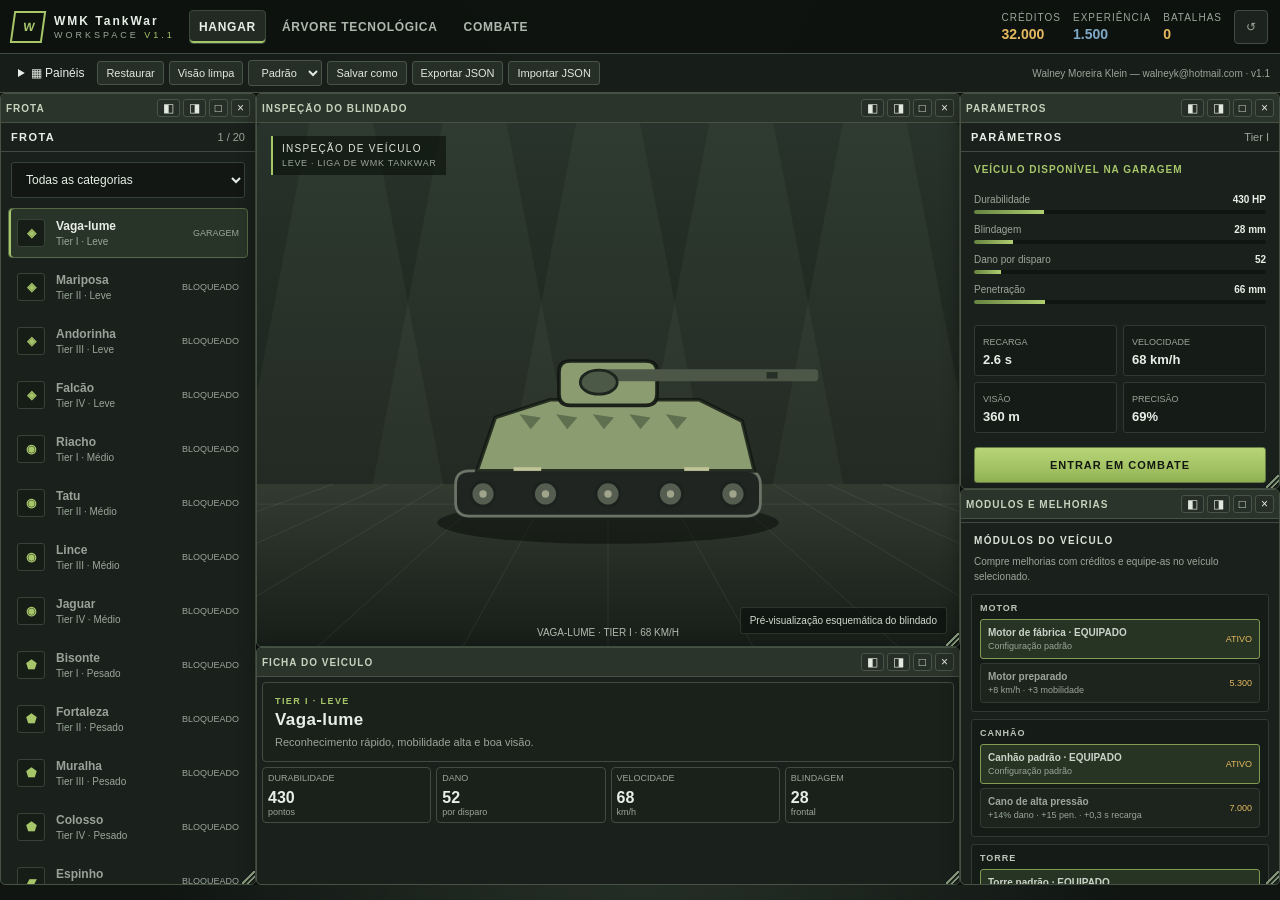
==== index.html @ 03ed795f "feat: publica protótipo Workspace v1.1" ====
<!DOCTYPE html>
<html lang="pt-BR">
<head>
  <meta charset="UTF-8">
  <meta name="viewport" content="width=device-width, initial-scale=1.0">
  <title>WMK TankWar — Blindados</title>

  <style>
    :root {
      --bg: #101512;
      --panel: #191f1b;
      --panel-2: #202823;
      --line: #303a33;
      --text: #e7ede7;
      --muted: #9aa69a;
      --green: #a7c66a;
      --green-dark: #6d8840;
      --gold: #e5b95f;
      --red: #d87565;
      --blue: #7da9c7;
    }

    * { box-sizing: border-box; }

    body {
      margin: 0;
      color: var(--text);
      background:
        radial-gradient(ellipse at 50% -25%, #29342b 0%, transparent 55%),
        var(--bg);
      font-family: Inter, "Segoe UI", Arial, sans-serif;
    }

    button, select { font: inherit; }
    button { color: inherit; }

    .topbar {
      min-height: 66px;
      padding: 0 18px;
      display: flex;
      align-items: center;
      gap: 26px;
      background: rgba(14, 18, 15, .96);
      border-bottom: 1px solid var(--line);
      position: relative;
      z-index: 5;
    }

    .brand {
      display: flex;
      align-items: center;
      gap: 10px;
      min-width: 190px;
    }

    .brand-mark {
      width: 38px;
      height: 38px;
      border: 2px solid var(--green);
      color: var(--green);
      display: grid;
      place-items: center;
      font-weight: 900;
      transform: skew(-8deg);
      letter-spacing: -2px;
    }

    .brand-name { font-weight: 900; letter-spacing: 2px; }
    .brand-sub {
      display: block;
      margin-top: 2px;
      color: var(--muted);
      font-size: 9px;
      letter-spacing: 3px;
    }

    .nav {
      display: flex;
      align-items: center;
      gap: 6px;
    }

    .nav button {
      padding: 11px 14px;
      border: 1px solid transparent;
      border-radius: 4px;
      color: #aeb8ae;
      background: transparent;
      cursor: pointer;
      font-weight: 700;
      font-size: 12px;
      letter-spacing: .7px;
      text-transform: uppercase;
    }

    .nav button:hover,
    .nav button.active {
      color: var(--text);
      background: #222a23;
      border-color: #3b493b;
    }

    .nav button.active { box-shadow: inset 0 -2px var(--green); }

    .wallet {
      display: flex;
      gap: 18px;
      margin-left: auto;
      align-items: center;
    }

    .wallet-item {
      color: var(--muted);
      font-size: 10px;
      letter-spacing: 1px;
      text-transform: uppercase;
    }

    .wallet-item strong {
      display: block;
      margin-top: 3px;
      color: var(--gold);
      font-size: 14px;
      letter-spacing: 0;
    }

    .wallet-item.xp strong { color: var(--blue); }

    .icon-button {
      width: 34px;
      height: 34px;
      border: 1px solid var(--line);
      border-radius: 4px;
      color: var(--muted);
      background: #1c231e;
      cursor: pointer;
    }

    .icon-button:hover { color: var(--text); border-color: var(--green-dark); }

    .page { display: none; }
    .page.active { display: block; }

    .garage-layout {
      display: grid;
      grid-template-columns: 224px minmax(350px, 1fr) 296px;
      gap: 13px;
      padding: 13px;
      min-height: calc(100vh - 66px);
    }

    .panel {
      background: linear-gradient(150deg, rgba(30, 37, 31, .97), rgba(22, 27, 23, .98));
      border: 1px solid var(--line);
      border-radius: 5px;
    }

    .fleet {
      display: flex;
      flex-direction: column;
      min-height: 570px;
      overflow: hidden;
    }

    .panel-heading {
      padding: 14px 14px 12px;
      border-bottom: 1px solid var(--line);
      display: flex;
      align-items: center;
      justify-content: space-between;
    }

    .panel-heading h2,
    .panel-heading h3 {
      margin: 0;
      font-size: 11px;
      letter-spacing: 1.4px;
      text-transform: uppercase;
    }

    .subtle-count { color: var(--muted); font-size: 11px; }

    .filter-wrap { padding: 10px; }

    select {
      width: 100%;
      padding: 9px 10px;
      color: var(--text);
      background: #121713;
      border: 1px solid #39433b;
      border-radius: 3px;
      outline: none;
    }

    .tank-list {
      padding: 0 7px 9px;
      overflow-y: auto;
      flex: 1;
    }

    .vehicle-row {
      width: 100%;
      display: grid;
      grid-template-columns: 31px 1fr auto;
      gap: 8px;
      align-items: center;
      padding: 10px 8px;
      margin-bottom: 4px;
      border: 1px solid transparent;
      border-radius: 4px;
      color: var(--text);
      background: transparent;
      text-align: left;
      cursor: pointer;
    }

    .vehicle-row:hover { background: #232c24; }
    .vehicle-row.selected {
      background: #293428;
      border-color: #566946;
      box-shadow: inset 2px 0 var(--green);
    }

    .vehicle-row.is-locked { color: #9aa199; }

    .vehicle-icon {
      width: 28px;
      height: 28px;
      display: grid;
      place-items: center;
      color: var(--green);
      background: #161d17;
      border: 1px solid #384238;
      border-radius: 3px;
      font-weight: 900;
    }

    .vehicle-row-name { font-size: 12px; font-weight: 800; }
    .vehicle-row-meta { display: block; margin-top: 3px; color: var(--muted); font-size: 10px; }
    .vehicle-row-status { color: var(--muted); font-size: 9px; text-align: right; }

    .hangar-main {
      display: flex;
      flex-direction: column;
      min-width: 0;
      min-height: 650px;
    }

    .page-heading {
      min-height: 39px;
      display: flex;
      align-items: center;
      justify-content: space-between;
      gap: 10px;
      margin-bottom: 8px;
    }

    .page-heading h1 {
      margin: 0;
      font-size: 13px;
      letter-spacing: 1.7px;
      text-transform: uppercase;
    }

    .eyebrow {
      color: var(--muted);
      font-size: 10px;
      letter-spacing: 1.2px;
      text-transform: uppercase;
    }

    .hangar-stage {
      position: relative;
      flex: 1;
      min-height: 385px;
      overflow: hidden;
      border: 1px solid #3a443b;
      border-radius: 5px;
      background:
        radial-gradient(ellipse at 50% 68%, rgba(159, 181, 135, .18), transparent 46%),
        linear-gradient(180deg, #263029, #141a16 78%);
    }

    #hangarCanvas {
      width: 100%;
      height: 100%;
      display: block;
    }

    .stage-label {
      position: absolute;
      left: 14px;
      top: 13px;
      padding: 7px 9px;
      border-left: 2px solid var(--green);
      color: #e1e8de;
      background: rgba(13, 18, 14, .68);
      font-size: 10px;
      letter-spacing: 1.3px;
      text-transform: uppercase;
      pointer-events: none;
    }

    .stage-label span {
      display: block;
      margin-top: 4px;
      color: var(--muted);
      font-size: 9px;
      letter-spacing: .7px;
    }

    .stage-controls {
      position: absolute;
      right: 12px;
      bottom: 12px;
      padding: 7px 9px;
      color: #d2d9d1;
      background: rgba(13, 18, 14, .72);
      border: 1px solid rgba(180, 198, 177, .17);
      border-radius: 3px;
      font-size: 10px;
    }

    .vehicle-summary {
      display: grid;
      grid-template-columns: minmax(190px, 1fr) repeat(4, minmax(75px, 105px));
      gap: 8px;
      align-items: stretch;
      margin-top: 10px;
    }

    .vehicle-title-box {
      padding: 10px 12px;
      background: #1a211b;
      border: 1px solid var(--line);
      border-radius: 4px;
    }

    .vehicle-title-box h2 {
      margin: 3px 0 5px;
      font-size: 22px;
      letter-spacing: .4px;
    }

    .vehicle-title-box p {
      margin: 0;
      color: var(--muted);
      font-size: 11px;
      line-height: 1.4;
    }

    .class-tag {
      color: var(--green);
      font-size: 9px;
      font-weight: 800;
      letter-spacing: 1.4px;
      text-transform: uppercase;
    }

    .quick-stat {
      display: flex;
      flex-direction: column;
      justify-content: center;
      padding: 9px;
      background: #1a211b;
      border: 1px solid var(--line);
      border-radius: 4px;
    }

    .quick-stat span { color: var(--muted); font-size: 9px; text-transform: uppercase; }
    .quick-stat strong { margin-top: 6px; font-size: 16px; }
    .quick-stat em { color: var(--muted); font-size: 9px; font-style: normal; }

    .details-panel {
      min-height: 650px;
      padding-bottom: 12px;
      overflow-y: auto;
    }

    .availability {
      margin: 12px 13px 5px;
      color: var(--green);
      font-size: 10px;
      font-weight: 800;
      letter-spacing: 1px;
      text-transform: uppercase;
    }

    .availability.locked { color: var(--gold); }

    .vehicle-stats { padding: 4px 13px 11px; }

    .stat-row { margin: 10px 0; }
    .stat-row-head {
      display: flex;
      justify-content: space-between;
      gap: 8px;
      margin-bottom: 5px;
      font-size: 10px;
    }

    .stat-row-head span { color: var(--muted); }
    .stat-row-head strong { color: #e8eee7; }

    .stat-track {
      height: 4px;
      background: #101512;
      border-radius: 5px;
      overflow: hidden;
    }

    .stat-track i {
      display: block;
      height: 100%;
      background: linear-gradient(90deg, #668341, #b0ce6f);
    }

    .detail-grid {
      display: grid;
      grid-template-columns: 1fr 1fr;
      gap: 6px;
      padding: 0 13px 14px;
    }

    .detail-chip {
      padding: 8px;
      background: #151b16;
      border: 1px solid #303a32;
      border-radius: 3px;
    }

    .detail-chip span { color: var(--muted); font-size: 9px; text-transform: uppercase; }
    .detail-chip strong { display: block; margin-top: 4px; font-size: 13px; }

    .primary-button, .secondary-button {
      padding: 11px 13px;
      border: 1px solid #687e48;
      border-radius: 3px;
      color: #131810;
      background: linear-gradient(180deg, #b7d577, #93b455);
      cursor: pointer;
      font-weight: 900;
      font-size: 11px;
      letter-spacing: 1px;
      text-transform: uppercase;
    }

    .primary-button:hover { filter: brightness(1.08); }
    .primary-button:disabled {
      border-color: #454c45;
      color: #858d85;
      background: #333a34;
      cursor: not-allowed;
      filter: none;
    }

    .battle-button {
      display: block;
      width: calc(100% - 26px);
      margin: 0 13px 13px;
    }

    .module-heading {
      margin-top: 3px;
      padding: 12px 13px 9px;
      border-top: 1px solid var(--line);
      color: #d9e1d8;
      font-size: 10px;
      font-weight: 900;
      letter-spacing: 1.3px;
      text-transform: uppercase;
    }

    .module-help {
      margin: 0 13px 10px;
      color: var(--muted);
      font-size: 10px;
      line-height: 1.45;
    }

    .module-list { padding: 0 10px; }

    .module-slot {
      padding: 8px;
      margin-bottom: 7px;
      background: #151b16;
      border: 1px solid #303a32;
      border-radius: 3px;
    }

    .module-slot-title {
      margin: 0 0 6px;
      color: #bac6b9;
      font-size: 9px;
      letter-spacing: 1px;
      text-transform: uppercase;
    }

    .module-option {
      width: 100%;
      display: flex;
      align-items: center;
      justify-content: space-between;
      gap: 8px;
      padding: 7px;
      margin-top: 4px;
      color: #cbd4ca;
      background: #1c241d;
      border: 1px solid #313a32;
      border-radius: 3px;
      cursor: pointer;
      text-align: left;
    }

    .module-option:hover { border-color: #697e4e; }
    .module-option.equipped { border-color: #819b53; background: #273323; }
    .module-option.locked { color: #9da69d; }

    .module-option strong { display: block; font-size: 10px; }
    .module-option small { display: block; margin-top: 3px; color: var(--muted); font-size: 9px; }
    .module-price { color: var(--gold); white-space: nowrap; font-size: 9px; }

    .locked-module-note {
      padding: 12px;
      color: var(--muted);
      font-size: 11px;
      line-height: 1.5;
    }

    .tree-page { padding: 18px; }

    .tree-title-row {
      display: flex;
      justify-content: space-between;
      align-items: center;
      gap: 16px;
      margin-bottom: 12px;
    }

    .tree-title-row h1 {
      margin: 0 0 5px;
      font-size: 20px;
      letter-spacing: 1px;
      text-transform: uppercase;
    }

    .tree-title-row p {
      margin: 0;
      color: var(--muted);
      font-size: 11px;
    }

    .tree-filter { width: 205px; }

    .tree-note {
      padding: 10px 12px;
      margin-bottom: 12px;
      color: #bfc9bd;
      background: #1a211b;
      border: 1px solid var(--line);
      border-radius: 4px;
      font-size: 11px;
      line-height: 1.5;
    }

    .tree-scroll { overflow-x: auto; padding-bottom: 10px; }

    .tree-row {
      display: grid;
      grid-template-columns: 145px repeat(4, minmax(170px, 1fr));
      gap: 9px;
      min-width: 900px;
      margin-bottom: 11px;
      align-items: stretch;
    }

    .tree-line-label {
      display: flex;
      flex-direction: column;
      justify-content: center;
      gap: 5px;
      padding: 10px;
      color: var(--green);
      background: #1a211b;
      border: 1px solid var(--line);
      border-radius: 4px;
      font-weight: 900;
      font-size: 11px;
      text-transform: uppercase;
    }

    .tree-line-label small {
      color: var(--muted);
      font-size: 9px;
      font-weight: 500;
      text-transform: none;
    }

    .tree-node {
      min-height: 155px;
      padding: 9px;
      background: linear-gradient(150deg, #202820, #171d18);
      border: 1px solid #39443a;
      border-radius: 4px;
      position: relative;
    }

    .tree-node.owned { border-color: #68844c; }
    .tree-node.researched { border-color: #a0834c; }
    .tree-node.locked { opacity: .77; }

    .node-top {
      display: flex;
      justify-content: space-between;
      color: var(--muted);
      font-size: 9px;
      text-transform: uppercase;
    }

    .node-tier { color: var(--gold); font-weight: 900; }

    .node-preview {
      display: block;
      width: 100%;
      padding: 9px 0 6px;
      border: 0;
      color: var(--text);
      background: transparent;
      text-align: left;
      font-size: 13px;
      font-weight: 900;
      cursor: pointer;
    }

    .node-preview:hover { color: var(--green); }

    .node-stats { color: var(--muted); font-size: 9px; line-height: 1.5; }
    .node-status { margin: 7px 0 5px; color: #b9c1b7; font-size: 9px; }

    .node-action {
      width: 100%;
      padding: 7px 5px;
      color: #d5dfd3;
      background: #293329;
      border: 1px solid #465440;
      border-radius: 3px;
      cursor: pointer;
      font-size: 9px;
      font-weight: 900;
      letter-spacing: .5px;
    }

    .node-action:hover { border-color: var(--green); }
    .node-action:disabled { color: #899188; background: #242a25; border-color: #363d37; cursor: not-allowed; }

    .battle-shell {
      position: relative;
      height: calc(100vh - 66px);
      min-height: 540px;
      overflow: hidden;
      background: #202a22;
    }

    #battleCanvas {
      position: absolute;
      inset: 0;
      width: 100%;
      height: 100%;
      display: block;
      cursor: none;
    }

    .battle-top, .battle-bottom, .mode-selector, .aim-label, .battle-message {
      position: absolute;
      z-index: 2;
      pointer-events: none;
    }

    .battle-top {
      top: 13px;
      left: 13px;
      right: 13px;
      display: flex;
      justify-content: space-between;
      align-items: flex-start;
      gap: 12px;
    }

    .battle-card {
      padding: 10px 12px;
      background: rgba(14, 19, 15, .86);
      border: 1px solid rgba(179, 197, 174, .25);
      border-radius: 4px;
      box-shadow: 0 5px 20px rgba(0,0,0,.2);
    }

    .battle-vehicle-name { font-size: 12px; font-weight: 900; letter-spacing: .8px; }
    .battle-vehicle-meta { margin-top: 4px; color: var(--muted); font-size: 9px; }

    .objective-card {
      color: #e7eee5;
      font-size: 11px;
      font-weight: 800;
    }

    .objective-card span { display: block; margin-top: 4px; color: var(--muted); font-size: 9px; font-weight: 500; }

    .mode-selector {
      top: 14px;
      left: 50%;
      display: flex;
      gap: 4px;
      padding: 4px;
      transform: translateX(-50%);
      background: rgba(14, 19, 15, .86);
      border: 1px solid rgba(179, 197, 174, .25);
      border-radius: 4px;
      pointer-events: auto;
    }

    .mode-button {
      padding: 8px 10px;
      color: #aab4a9;
      background: transparent;
      border: 1px solid transparent;
      border-radius: 3px;
      cursor: pointer;
      font-size: 9px;
      font-weight: 900;
      letter-spacing: .7px;
      text-transform: uppercase;
    }

    .mode-button:hover, .mode-button.active {
      color: var(--text);
      background: #2b352b;
      border-color: #667d4d;
    }

    .mode-button:disabled { opacity: .35; cursor: not-allowed; }

    .leave-button {
      padding: 9px 10px;
      color: #d8dfd7;
      background: rgba(14, 19, 15, .86);
      border: 1px solid rgba(179, 197, 174, .25);
      border-radius: 3px;
      cursor: pointer;
      font-size: 9px;
      font-weight: 900;
      letter-spacing: .6px;
      pointer-events: auto;
    }

    .leave-button:hover { border-color: var(--red); }

    .battle-bottom {
      left: 13px;
      right: 13px;
      bottom: 13px;
      display: grid;
      grid-template-columns: minmax(185px, 270px) minmax(175px, 230px) 1fr;
      gap: 8px;
      align-items: end;
    }

    .hud-box {
      padding: 10px 12px;
      background: rgba(14, 19, 15, .88);
      border: 1px solid rgba(179, 197, 174, .25);
      border-radius: 4px;
    }

    .hud-label {
      display: flex;
      justify-content: space-between;
      margin-bottom: 7px;
      color: #b7c1b5;
      font-size: 9px;
      font-weight: 800;
      letter-spacing: .9px;
      text-transform: uppercase;
    }

    .hud-label strong { color: var(--text); }
    .hud-bar { height: 8px; overflow: hidden; background: #2d352e; border-radius: 5px; }
    .hud-bar i { display: block; height: 100%; width: 100%; background: linear-gradient(90deg, #718f45, #b1d46b); }
    .hud-bar.reload i { background: linear-gradient(90deg, #98733c, #e7bd62); }

    .controls-help {
      justify-self: end;
      max-width: 440px;
      color: #e0e7df;
      background: rgba(14, 19, 15, .72);
      border: 1px solid rgba(179, 197, 174, .2);
      border-radius: 4px;
      padding: 9px 11px;
      font-size: 9px;
      line-height: 1.6;
      text-align: right;
    }

    .controls-help b { color: var(--green); }

    .aim-label {
      left: 50%;
      bottom: 105px;
      transform: translateX(-50%);
      padding: 7px 10px;
      color: #e5ece3;
      background: rgba(14, 19, 15, .68);
      border-radius: 3px;
      font-size: 9px;
      letter-spacing: .6px;
      white-space: nowrap;
    }

    .battle-message {
      top: 82px;
      left: 50%;
      transform: translateX(-50%);
      padding: 8px 12px;
      color: #fff0cf;
      background: rgba(72, 46, 24, .86);
      border: 1px solid rgba(238, 184, 93, .5);
      border-radius: 3px;
      font-size: 11px;
      font-weight: 900;
      opacity: 0;
      transition: opacity .15s;
    }

    .battle-message.visible { opacity: 1; }

    .battle-result {
      position: absolute;
      z-index: 4;
      inset: 0;
      display: none;
      place-items: center;
      background: rgba(6, 9, 7, .72);
    }

    .battle-result.show { display: grid; }

    .result-card {
      width: min(420px, calc(100% - 30px));
      padding: 25px;
      background: linear-gradient(150deg, #242d24, #171d18);
      border: 1px solid #647a4a;
      border-radius: 6px;
      text-align: center;
      box-shadow: 0 20px 80px rgba(0,0,0,.4);
    }

    .result-card h2 { margin: 0 0 8px; font-size: 24px; text-transform: uppercase; }
    .result-card p { color: var(--muted); font-size: 12px; line-height: 1.5; }
    .result-rewards { margin: 15px 0; color: var(--gold); font-size: 13px; font-weight: 900; }
    .result-actions { display: flex; gap: 8px; justify-content: center; }

    .secondary-button {
      color: #dce5d9;
      background: #293329;
      border-color: #4b5c45;
    }

    .secondary-button:hover { border-color: var(--green); }

    .toast {
      position: fixed;
      z-index: 20;
      top: 78px;
      left: 50%;
      transform: translate(-50%, -10px);
      padding: 10px 14px;
      color: #edf3eb;
      background: #263228;
      border: 1px solid #6f884e;
      border-radius: 4px;
      opacity: 0;
      pointer-events: none;
      transition: .2s;
      font-size: 11px;
      box-shadow: 0 8px 30px rgba(0,0,0,.35);
    }

    .toast.show { opacity: 1; transform: translate(-50%, 0); }

    @media (max-width: 1120px) {
      .garage-layout { grid-template-columns: 200px minmax(300px, 1fr) 260px; }
      .vehicle-summary { grid-template-columns: minmax(170px, 1fr) repeat(4, minmax(60px, 78px)); }
    }

    @media (max-width: 900px) {
      .garage-layout { grid-template-columns: 210px minmax(0, 1fr); }
      .details-panel { grid-column: 1 / -1; min-height: auto; }
      .module-list { display: grid; grid-template-columns: repeat(2, minmax(0,1fr)); gap: 5px; }
      .module-slot { margin: 0 0 7px; }
      .hangar-main { min-height: 570px; }
    }

    @media (max-width: 640px) {
      .topbar { flex-wrap: wrap; gap: 8px; padding: 9px 11px; }
      .brand { min-width: 0; margin-right: auto; }
      .wallet { order: 2; width: 100%; justify-content: flex-start; margin: 0; }
      .nav { order: 1; }
      .nav button { padding: 8px; font-size: 9px; }
      .garage-layout { display: flex; flex-direction: column; padding: 8px; }
      .fleet { min-height: 230px; max-height: 275px; }
      .hangar-main { min-height: 520px; }
      .hangar-stage { min-height: 330px; }
      .vehicle-summary { grid-template-columns: repeat(4, 1fr); }
      .vehicle-title-box { grid-column: 1 / -1; }
      .details-panel { min-height: auto; }
      .tree-page { padding: 12px; }
      .tree-title-row { align-items: flex-start; flex-direction: column; }
      .tree-filter { width: 100%; }
      .battle-shell { height: calc(100vh - 112px); min-height: 500px; }
      .battle-top { top: 8px; left: 8px; right: 8px; }
      .battle-card { padding: 7px; }
      .mode-selector { top: 68px; }
      .mode-button { padding: 7px 6px; font-size: 8px; }
      .battle-bottom { left: 8px; right: 8px; bottom: 8px; grid-template-columns: 1fr 1fr; }
      .controls-help { grid-column: 1 / -1; justify-self: stretch; text-align: center; max-width: none; }
      .aim-label { bottom: 132px; font-size: 8px; }
      .objective-card { display: none; }
      .battle-message { top: 112px; }
    }
  
/* WMK Workspace 1.1 */
body{--panel:#202724;--line:#414b43;font-size:12px} .topbar{min-height:54px;gap:12px;padding:0 12px}.brand{min-width:165px}.brand-mark{width:32px;height:32px}.nav button{padding:9px}.wallet{gap:12px}.wmk-tools{display:flex;gap:5px;align-items:center;flex-wrap:wrap;padding:6px 10px;background:#171d19;border-bottom:1px solid #465144;position:relative;z-index:12}.wmk-tools button,.wmk-tools select,.wmk-head button{background:#252e27;color:#e1e8de;border:1px solid #485447;border-radius:3px;padding:5px 8px;font-size:11px;cursor:pointer;width:auto}.wmk-tools button:hover,.wmk-head button:hover{border-color:#a7c66a}.wmk-tools details{position:relative}.wmk-menu{position:absolute;top:100%;left:0;min-width:210px;background:#202822;border:1px solid #56634f;padding:8px;box-shadow:0 8px 25px #0008;z-index:40}.wmk-menu label{display:block;padding:5px;white-space:nowrap}.wmk-tools summary{cursor:pointer;padding:5px 8px}.wmk-credit{margin-left:auto;color:#9aa69a;font-size:10px}.wmk-workspace{position:relative!important;display:block!important;height:calc(100dvh - 108px)!important;min-height:360px!important;padding:0!important;overflow:hidden!important;background:#121814}.wmk-window{position:absolute!important;display:flex!important;flex-direction:column!important;min-width:0!important;min-height:0!important;max-height:none!important;margin:0!important;padding:0!important;transform:none!important;border:1px solid #465344!important;border-radius:5px;background:#1a211c;box-shadow:0 5px 18px #0006;overflow:hidden!important;pointer-events:auto!important;box-sizing:border-box}.wmk-window[hidden]{display:none!important}.wmk-head{flex:0 0 29px;display:flex;align-items:center;gap:3px;padding:3px 5px;background:#2a342b;border-bottom:1px solid #465344;cursor:grab;touch-action:none;user-select:none}.wmk-head strong{flex:1;font-size:10px;letter-spacing:1px;overflow:hidden;white-space:nowrap;text-overflow:ellipsis;color:#c5d3bd}.wmk-head button{padding:1px 5px;font-size:12px}.wmk-content{flex:1;min-height:0;overflow:auto;position:relative}.wmk-content .panel-heading{padding:8px 10px}.wmk-window .hangar-stage{height:100%;min-height:0;border:0}.wmk-window .vehicle-summary{display:flex;flex-wrap:wrap;margin:0;padding:5px;gap:5px}.wmk-window .vehicle-title-box{flex:1 1 100%}.wmk-window .quick-stat{flex:1 1 65px;padding:5px}.wmk-window .vehicle-title-box h2{font-size:17px}.wmk-window .mode-selector{position:static;display:flex;flex-wrap:wrap;transform:none;border:0;padding:4px}.wmk-window .controls-help{text-align:left;max-width:none;border:0}.wmk-window .hud-box,.wmk-window .battle-card{border:0;box-shadow:none}.wmk-grip{position:absolute;right:0;bottom:0;width:13px;height:13px;cursor:nwse-resize;touch-action:none;background:linear-gradient(135deg,transparent 45%,#829477 46%,#829477 55%,transparent 56%,transparent 65%,#829477 66%,#829477 75%,transparent 76%);z-index:2}.wmk-window[data-id=viewport] .wmk-content{overflow:hidden}.battle-shell.wmk-workspace #battleCanvas{z-index:0}.battle-shell .wmk-window{background:#171f19ee}.battle-shell .battle-result{z-index:1000}.battle-shell .battle-message,.battle-shell .aim-label{z-index:900}.wmk-tree-head{padding:8px 12px}.tree-page{padding:10px}.tree-node{min-height:140px}.tree-row{position:relative}.tree-node:not(:last-child):after{content:'›';position:absolute;right:-9px;top:48%;color:#b1cc80;font-weight:bold;z-index:1}.wmk-version{color:#a7c66a;font-size:9px}.wmk-tools input[type=file]{display:none}.wmk-workspace:focus{outline:none}
</style>
</head>

<body>
  <header class="topbar">
    <div class="brand">
      <div class="brand-mark">W</div>
      <div>
        <div class="brand-name">WMK TankWar</div>
        <span class="brand-sub">WORKSPACE <span class="wmk-version">V1.1</span></span>
      </div>
    </div>

    <nav class="nav">
      <button class="active" data-page="garage">Hangar</button>
      <button data-page="tree">Árvore tecnológica</button>
      <button data-page="battle">Combate</button>
    </nav>

    <div class="wallet">
      <div class="wallet-item">Créditos<strong id="creditsValue">0</strong></div>
      <div class="wallet-item xp">Experiência<strong id="xpValue">0</strong></div>
      <div class="wallet-item">Batalhas<strong id="battlesValue">0</strong></div>
      <button class="icon-button" id="resetButton" title="Apagar progresso">↺</button>
    </div>
  </header>

  <div id="toast" class="toast"></div>

  <main>
    <section id="garagePage" class="page active">
      <div class="garage-layout">
        <aside class="panel fleet">
          <div class="panel-heading">
            <h2>Frota</h2>
            <span id="fleetCount" class="subtle-count">0 / 20</span>
          </div>
          <div class="filter-wrap">
            <select id="classFilter">
              <option value="all">Todas as categorias</option>
              <option value="light">Leves</option>
              <option value="medium">Médios</option>
              <option value="heavy">Pesados</option>
              <option value="td">Caça-tanques</option>
              <option value="spg">AAP</option>
            </select>
          </div>
          <div id="tankList" class="tank-list"></div>
        </aside>

        <section class="hangar-main">
          <div class="page-heading">
            <h1>Hangar principal</h1>
            <span class="eyebrow">Base de operações · Liga de WMK TankWar</span>
          </div>

          <div class="hangar-stage">
            <canvas id="hangarCanvas"></canvas>
            <div class="stage-label">
              Inspeção de veículo
              <span id="stageMeta">Modelo de demonstração</span>
            </div>
            <div class="stage-controls">Pré-visualização esquemática do blindado</div>
          </div>

          <div class="vehicle-summary">
            <div class="vehicle-title-box">
              <span id="tankClassTag" class="class-tag">Categoria</span>
              <h2 id="tankName">Veículo</h2>
              <p id="tankDescription"></p>
            </div>
            <div class="quick-stat"><span>Durabilidade</span><strong id="quickHp">—</strong><em>pontos</em></div>
            <div class="quick-stat"><span>Dano</span><strong id="quickDamage">—</strong><em>por disparo</em></div>
            <div class="quick-stat"><span>Velocidade</span><strong id="quickSpeed">—</strong><em>km/h</em></div>
            <div class="quick-stat"><span>Blindagem</span><strong id="quickArmor">—</strong><em>frontal</em></div>
          </div>
        </section>

        <aside class="panel details-panel">
          <div class="panel-heading">
            <h2>Parâmetros</h2>
            <span id="tierBadge" class="subtle-count">Tier I</span>
          </div>

          <div id="availability" class="availability">Na garagem</div>
          <div id="vehicleStats" class="vehicle-stats"></div>
          <div id="detailGrid" class="detail-grid"></div>

          <button id="battleButton" class="primary-button battle-button">Entrar em combate</button>

          <div class="module-heading">Módulos do veículo</div>
          <p class="module-help">Compre melhorias com créditos e equipe-as no veículo selecionado.</p>
          <div id="moduleList" class="module-list"></div>
        </aside>
      </div>
    </section>

    <section id="treePage" class="page">
      <div class="tree-page">
        <div class="tree-title-row">
          <div>
            <h1>Árvore tecnológica</h1>
            <p>Pesquise veículos, compre-os e avance por cada linha de blindados.</p>
          </div>
          <select id="treeFilter" class="tree-filter">
            <option value="all">Todas as categorias</option>
            <option value="light">Leves</option>
            <option value="medium">Médios</option>
            <option value="heavy">Pesados</option>
            <option value="td">Caça-tanques</option>
            <option value="spg">AAP</option>
          </select>
        </div>

        <div class="tree-note">
          Para avançar numa linha, o veículo anterior precisa estar na sua garagem.
          Pesquise com experiência e compre o veículo com créditos. Clique no nome de um tanque para vê-lo no hangar.
        </div>

        <div id="treeGrid" class="tree-scroll"></div>
      </div>
    </section>

    <section id="battlePage" class="page">
      <div class="battle-shell">
        <canvas id="battleCanvas"></canvas>

        <div class="battle-top">
          <div class="battle-card">
            <div id="battleVehicleName" class="battle-vehicle-name">VEÍCULO</div>
            <div id="battleVehicleMeta" class="battle-vehicle-meta">Preparando missão</div>
          </div>

          <div class="mode-selector">
            <button class="mode-button" data-mode="arcade">Arcade</button>
            <button class="mode-button" data-mode="sniper">Telescópica</button>
            <button class="mode-button" data-mode="arty">AAP</button>
          </div>

          <div style="display:flex; gap:8px; align-items:flex-start;">
            <div class="battle-card objective-card">
              <div id="objectiveText">Alvos: 0 / 0</div>
              <span>Destrua os veículos inimigos</span>
            </div>
            <button id="leaveBattle" class="leave-button">Sair da missão</button>
          </div>
        </div>

        <div id="battleMessage" class="battle-message"></div>

        <div id="aimLabel" class="aim-label">Mira arcade</div>

        <div class="battle-bottom">
          <div class="hud-box">
            <div class="hud-label"><span>Integridade do casco</span><strong id="hpText">—</strong></div>
            <div class="hud-bar"><i id="hpFill"></i></div>
          </div>
          <div class="hud-box">
            <div class="hud-label"><span>Recarga</span><strong id="reloadText">PRONTO</strong></div>
            <div class="hud-bar reload"><i id="reloadFill"></i></div>
          </div>
          <div class="controls-help">
            <b>WASD</b> mover · <b>Mouse</b> apontar · <b>Clique / Espaço</b> disparar ·
            <b>1 / 2 / 3</b> alternar mira
          </div>
        </div>

        <div id="battleResult" class="battle-result">
          <div class="result-card">
            <h2 id="resultTitle">Missão concluída</h2>
            <p id="resultText"></p>
            <div id="resultRewards" class="result-rewards"></div>
            <div class="result-actions">
              <button id="resultGarage" class="secondary-button">Voltar ao hangar</button>
              <button id="resultAgain" class="primary-button">Combater novamente</button>
            </div>
          </div>
        </div>
      </div>
    </section>
  </main>

  <script>
    // Dados dos veículos: a lista abaixo é um array JSON válido.
    const TANKS = [
      {"id":"l1","name":"Vaga-lume","nation":"Liga de WMK TankWar","class":"light","tier":1,"prev":null,"price":0,"research":0,"color":"#8b9d70","stats":{"hp":430,"armor":28,"speed":68,"damage":52,"reload":2.6,"pen":66,"view":360,"accuracy":0.31,"turn":62}},
      {"id":"l2","name":"Mariposa","nation":"Liga de WMK TankWar","class":"light","tier":2,"prev":"l1","price":25000,"research":800,"color":"#93a56e","stats":{"hp":560,"armor":39,"speed":70,"damage":78,"reload":3.2,"pen":91,"view":375,"accuracy":0.30,"turn":64}},
      {"id":"l3","name":"Andorinha","nation":"Liga de WMK TankWar","class":"light","tier":3,"prev":"l2","price":61000,"research":2000,"color":"#a1a66d","stats":{"hp":760,"armor":52,"speed":72,"damage":118,"reload":4.0,"pen":128,"view":395,"accuracy":0.29,"turn":65}},
      {"id":"l4","name":"Falcão","nation":"Liga de WMK TankWar","class":"light","tier":4,"prev":"l3","price":116000,"research":4500,"color":"#9caa71","stats":{"hp":980,"armor":68,"speed":74,"damage":165,"reload":4.8,"pen":166,"view":415,"accuracy":0.28,"turn":67}},

      {"id":"m1","name":"Riacho","nation":"Liga de WMK TankWar","class":"medium","tier":1,"prev":null,"price":8500,"research":0,"color":"#82936b","stats":{"hp":500,"armor":42,"speed":55,"damage":68,"reload":3.2,"pen":78,"view":340,"accuracy":0.35,"turn":50}},
      {"id":"m2","name":"Tatu","nation":"Liga de WMK TankWar","class":"medium","tier":2,"prev":"m1","price":27000,"research":800,"color":"#88986c","stats":{"hp":680,"armor":59,"speed":58,"damage":102,"reload":3.9,"pen":112,"view":360,"accuracy":0.33,"turn":49}},
      {"id":"m3","name":"Lince","nation":"Liga de WMK TankWar","class":"medium","tier":3,"prev":"m2","price":64000,"research":2000,"color":"#899b70","stats":{"hp":920,"armor":82,"speed":56,"damage":152,"reload":4.8,"pen":151,"view":382,"accuracy":0.31,"turn":47}},
      {"id":"m4","name":"Jaguar","nation":"Liga de WMK TankWar","class":"medium","tier":4,"prev":"m3","price":121000,"research":4500,"color":"#a09968","stats":{"hp":1190,"armor":108,"speed":58,"damage":208,"reload":5.4,"pen":194,"view":405,"accuracy":0.30,"turn":48}},

      {"id":"h1","name":"Bisonte","nation":"Liga de WMK TankWar","class":"heavy","tier":1,"prev":null,"price":10500,"research":0,"color":"#777d60","stats":{"hp":650,"armor":78,"speed":39,"damage":88,"reload":4.3,"pen":82,"view":315,"accuracy":0.39,"turn":31}},
      {"id":"h2","name":"Fortaleza","nation":"Liga de WMK TankWar","class":"heavy","tier":2,"prev":"h1","price":29000,"research":800,"color":"#737a5e","stats":{"hp":890,"armor":112,"speed":37,"damage":132,"reload":5.1,"pen":119,"view":334,"accuracy":0.38,"turn":29}},
      {"id":"h3","name":"Muralha","nation":"Liga de WMK TankWar","class":"heavy","tier":3,"prev":"h2","price":68000,"research":2000,"color":"#777a5b","stats":{"hp":1230,"armor":151,"speed":34,"damage":190,"reload":6.2,"pen":164,"view":350,"accuracy":0.36,"turn":27}},
      {"id":"h4","name":"Colosso","nation":"Liga de WMK TankWar","class":"heavy","tier":4,"prev":"h3","price":128000,"research":4500,"color":"#777a60","stats":{"hp":1640,"armor":190,"speed":32,"damage":252,"reload":7.0,"pen":215,"view":370,"accuracy":0.35,"turn":26}},

      {"id":"d1","name":"Espinho","nation":"Liga de WMK TankWar","class":"td","tier":1,"prev":null,"price":8000,"research":0,"color":"#73836b","stats":{"hp":470,"armor":48,"speed":49,"damage":112,"reload":5.0,"pen":108,"view":325,"accuracy":0.29,"turn":36}},
      {"id":"d2","name":"Lança","nation":"Liga de WMK TankWar","class":"td","tier":2,"prev":"d1","price":26500,"research":800,"color":"#748267","stats":{"hp":680,"armor":74,"speed":46,"damage":166,"reload":6.2,"pen":151,"view":347,"accuracy":0.27,"turn":33}},
      {"id":"d3","name":"Carrasco","nation":"Liga de WMK TankWar","class":"td","tier":3,"prev":"d2","price":63000,"research":2000,"color":"#6d7b61","stats":{"hp":960,"armor":104,"speed":43,"damage":230,"reload":7.5,"pen":197,"view":367,"accuracy":0.25,"turn":31}},
      {"id":"d4","name":"Sentinela","nation":"Liga de WMK TankWar","class":"td","tier":4,"prev":"d3","price":119000,"research":4500,"color":"#71806a","stats":{"hp":1280,"armor":137,"speed":40,"damage":315,"reload":8.8,"pen":251,"view":390,"accuracy":0.23,"turn":30}},

      {"id":"a1","name":"Gralha","nation":"Liga de WMK TankWar","class":"spg","tier":1,"prev":null,"price":9000,"research":0,"color":"#8b8164","stats":{"hp":440,"armor":18,"speed":43,"damage":215,"reload":11.5,"pen":91,"view":305,"accuracy":0.52,"turn":23}},
      {"id":"a2","name":"Corvo","nation":"Liga de WMK TankWar","class":"spg","tier":2,"prev":"a1","price":27500,"research":800,"color":"#8c8060","stats":{"hp":650,"armor":25,"speed":41,"damage":300,"reload":13.7,"pen":128,"view":324,"accuracy":0.49,"turn":21}},
      {"id":"a3","name":"Trovão","nation":"Liga de WMK TankWar","class":"spg","tier":3,"prev":"a2","price":66000,"research":2000,"color":"#91805d","stats":{"hp":910,"armor":36,"speed":39,"damage":410,"reload":16.0,"pen":174,"view":345,"accuracy":0.46,"turn":19}},
      {"id":"a4","name":"Estrondo","nation":"Liga de WMK TankWar","class":"spg","tier":4,"prev":"a3","price":124000,"research":4500,"color":"#927d58","stats":{"hp":1170,"armor":48,"speed":36,"damage":535,"reload":18.0,"pen":218,"view":365,"accuracy":0.43,"turn":17}}
    ];

    const CLASS_LABELS = {
      light: "Leve",
      medium: "Médio",
      heavy: "Pesado",
      td: "Caça-tanques",
      spg: "AAP · Artilharia autopropulsada"
    };

    const CLASS_ICONS = {
      light: "◈",
      medium: "◉",
      heavy: "⬟",
      td: "▰",
      spg: "⌖"
    };

    const ROLE_TEXT = {
      light: "Reconhecimento rápido, mobilidade alta e boa visão.",
      medium: "Versátil: equilibra mobilidade, blindagem e poder de fogo.",
      heavy: "Blindagem e durabilidade para enfrentar a linha de frente.",
      td: "Caça-tanques: canhão potente e boa precisão à distância.",
      spg: "AAP: use a mira estratégica para atingir alvos pelo mapa."
    };

    const ROMAN = ["","I","II","III","IV","V","VI","VII","VIII","IX","X"];
    const WORLD_W = 2200;
    const WORLD_H = 1500;
    const SAVE_KEY = "WMK TankWar-blindados-save-v1";

    const DEFAULT_STATE = {
      credits: 32000,
      xp: 1500,
      battles: 0,
      wins: 0,
      selectedTank: "l1",
      owned: { l1: true },
      researched: {},
      modulesOwned: {},
      modulesEquipped: {}
    };

    function loadState() {
      try {
        const saved = JSON.parse(localStorage.getItem(SAVE_KEY) || "{}");
        return {
          ...DEFAULT_STATE,
          ...saved,
          owned: { ...DEFAULT_STATE.owned, ...(saved.owned || {}) },
          researched: saved.researched || {},
          modulesOwned: saved.modulesOwned || {},
          modulesEquipped: saved.modulesEquipped || {}
        };
      } catch {
        return { ...DEFAULT_STATE };
      }
    }

    let state = loadState();
    if (!TANKS.some(t => t.id === state.selectedTank)) state.selectedTank = "l1";
    if (!state.owned.l1) state.owned.l1 = true;

    let currentPage = "garage";
    let game = null;
    let loopRunning = false;
    let lastFrame = 0;
    let pressedKeys = {};
    let toastTimer = null;
    let battleMessageTimer = null;

    const $ = id => document.getElementById(id);
    const formatNumber = n => new Intl.NumberFormat("pt-BR").format(Math.round(n));
    const getTank = id => TANKS.find(t => t.id === id);
    const isOwned = id => !!state.owned[id];
    const isResearched = id => !!state.researched[id];

    function saveState() {
      try { localStorage.setItem(SAVE_KEY, JSON.stringify(state)); } catch {}
      renderWallet();
    }

    function notify(message) {
      const el = $("toast");
      el.textContent = message;
      el.classList.add("show");
      clearTimeout(toastTimer);
      toastTimer = setTimeout(() => el.classList.remove("show"), 2300);
    }

    function renderWallet() {
      $("creditsValue").textContent = formatNumber(state.credits);
      $("xpValue").textContent = formatNumber(state.xp);
      $("battlesValue").textContent = formatNumber(state.battles);
    }

    function moduleConfig(tank) {
      const tier = tank.tier;
      return [
        {
          slot: "motor",
          title: "Motor",
          options: [
            { id: "motor-stock", name: "Motor de fábrica", price: 0, detail: "Configuração padrão", effects: {} },
            { id: "motor-tuned", name: "Motor preparado", price: 3500 + tier * 1800, detail: "+8 km/h · +3 mobilidade", effects: { speed: 8, turn: 3 } }
          ]
        },
        {
          slot: "gun",
          title: "Canhão",
          options: [
            { id: "gun-stock", name: "Canhão padrão", price: 0, detail: "Configuração padrão", effects: {} },
            { id: "gun-pressure", name: "Cano de alta pressão", price: 4800 + tier * 2200, detail: "+14% dano · +15 pen. · +0,3 s recarga", effects: { damage: Math.round(tank.stats.damage * .14), pen: 15, reload: .3 } }
          ]
        },
        {
          slot: "turret",
          title: "Torre",
          options: [
            { id: "turret-stock", name: "Torre padrão", price: 0, detail: "Configuração padrão", effects: {} },
            { id: "turret-reinforced", name: "Torre reforçada", price: 4200 + tier * 2300, detail: "+8% HP · +14 blindagem · +15 visão", effects: { hp: Math.round(tank.stats.hp * .08), armor: 14, view: 15 } }
          ]
        },
        {
          slot: "tracks",
          title: "Suspensão",
          options: [
            { id: "tracks-stock", name: "Suspensão padrão", price: 0, detail: "Configuração padrão", effects: {} },
            { id: "tracks-wide", name: "Lagartas reforçadas", price: 3000 + tier * 1600, detail: "+2 km/h · +8 mobilidade", effects: { speed: 2, turn: 8 } }
          ]
        },
        {
          slot: "radio",
          title: "Rádio",
          options: [
            { id: "radio-stock", name: "Rádio padrão", price: 0, detail: "Configuração padrão", effects: {} },
            { id: "radio-long", name: "Rádio de longo alcance", price: 2600 + tier * 1400, detail: "+60 m de visão", effects: { view: 60 } }
          ]
        }
      ];
    }

    function effectiveStats(tank) {
      const result = { ...tank.stats };
      const equipped = state.modulesEquipped[tank.id] || {};

      for (const group of moduleConfig(tank)) {
        const selectedId = equipped[group.slot] || group.options[0].id;
        const option = group.options.find(o => o.id === selectedId) || group.options[0];
        for (const [key, value] of Object.entries(option.effects)) {
          result[key] = (result[key] || 0) + value;
        }
      }

      result.reload = Math.max(1, result.reload);
      return result;
    }

    function renderFleet() {
      const filter = $("classFilter").value;
      const list = TANKS.filter(t => filter === "all" || t.class === filter);
      $("fleetCount").textContent = `${TANKS.filter(t => isOwned(t.id)).length} / ${TANKS.length}`;

      $("tankList").innerHTML = list.map(t => {
        const owned = isOwned(t.id);
        return `
          <button class="vehicle-row ${state.selectedTank === t.id ? "selected" : ""} ${owned ? "" : "is-locked"}" data-tank="${t.id}">
            <span class="vehicle-icon">${CLASS_ICONS[t.class]}</span>
            <span>
              <span class="vehicle-row-name">${t.name}</span>
              <span class="vehicle-row-meta">Tier ${ROMAN[t.tier]} · ${CLASS_LABELS[t.class]}</span>
            </span>
            <span class="vehicle-row-status">${owned ? "GARAGEM" : "BLOQUEADO"}</span>
          </button>
        `;
      }).join("");
    }

    function renderStats(tank, stats) {
      const bars = [
        { label: "Durabilidade", value: `${stats.hp} HP`, pct: stats.hp / 1800 * 100 },
        { label: "Blindagem", value: `${stats.armor} mm`, pct: stats.armor / 210 * 100 },
        { label: "Dano por disparo", value: `${stats.damage}`, pct: stats.damage / 560 * 100 },
        { label: "Penetração", value: `${stats.pen} mm`, pct: stats.pen / 270 * 100 }
      ];

      $("vehicleStats").innerHTML = bars.map(item => `
        <div class="stat-row">
          <div class="stat-row-head"><span>${item.label}</span><strong>${item.value}</strong></div>
          <div class="stat-track"><i style="width:${Math.max(5, Math.min(100, item.pct))}%"></i></div>
        </div>
      `).join("");

      $("detailGrid").innerHTML = `
        <div class="detail-chip"><span>Recarga</span><strong>${stats.reload.toFixed(1)} s</strong></div>
        <div class="detail-chip"><span>Velocidade</span><strong>${stats.speed} km/h</strong></div>
        <div class="detail-chip"><span>Visão</span><strong>${stats.view} m</strong></div>
        <div class="detail-chip"><span>Precisão</span><strong>${Math.round((1 - stats.accuracy) * 100)}%</strong></div>
      `;
    }

    function renderModules(tank) {
      const container = $("moduleList");

      if (!isOwned(tank.id)) {
        container.innerHTML = `<div class="locked-module-note">Pesquise e compre este veículo na árvore tecnológica para instalar módulos.</div>`;
        return;
      }

      const equipped = state.modulesEquipped[tank.id] || {};
      const ownedModules = state.modulesOwned[tank.id] || [];

      container.innerHTML = moduleConfig(tank).map(group => {
        const selected = equipped[group.slot] || group.options[0].id;

        return `
          <div class="module-slot">
            <h4 class="module-slot-title">${group.title}</h4>
            ${group.options.map(option => {
              const owned = option.price === 0 || ownedModules.includes(option.id);
              const isEquipped = selected === option.id;
              return `
                <button class="module-option ${isEquipped ? "equipped" : ""} ${owned ? "" : "locked"}"
                  data-module-slot="${group.slot}" data-module-id="${option.id}">
                  <span>
                    <strong>${option.name}${isEquipped ? " · EQUIPADO" : ""}</strong>
                    <small>${option.detail}</small>
                  </span>
                  <span class="module-price">${owned ? (isEquipped ? "ATIVO" : "EQUIPAR") : formatNumber(option.price)}</span>
                </button>
              `;
            }).join("")}
          </div>
        `;
      }).join("");
    }

    function renderGarage() {
      const tank = getTank(state.selectedTank) || getTank("l1");
      const stats = effectiveStats(tank);
      const owned = isOwned(tank.id);

      $("tankName").textContent = tank.name;
      $("tankClassTag").textContent = `Tier ${ROMAN[tank.tier]} · ${CLASS_LABELS[tank.class]}`;
      $("tankDescription").textContent = ROLE_TEXT[tank.class];
      $("tierBadge").textContent = `Tier ${ROMAN[tank.tier]}`;
      $("stageMeta").textContent = `${CLASS_LABELS[tank.class]} · ${tank.nation}`;

      $("quickHp").textContent = formatNumber(stats.hp);
      $("quickDamage").textContent = formatNumber(stats.damage);
      $("quickSpeed").textContent = stats.speed;
      $("quickArmor").textContent = stats.armor;

      const availability = $("availability");
      availability.textContent = owned ? "Veículo disponível na garagem" : "Pré-visualização · veículo bloqueado";
      availability.classList.toggle("locked", !owned);

      $("battleButton").disabled = !owned;
      $("battleButton").textContent = owned ? "Entrar em combate" : "Veículo não disponível";

      renderStats(tank, stats);
      renderModules(tank);

      if (currentPage === "garage") requestAnimationFrame(drawHangar);
    }

    function canResearch(tank) {
      return !tank.prev || isOwned(tank.prev);
    }

    function renderTree() {
      const filter = $("treeFilter").value;
      const order = ["light", "medium", "heavy", "td", "spg"];
      const groups = order.filter(type => filter === "all" || type === filter);

      $("treeGrid").innerHTML = groups.map(type => {
        const vehicles = TANKS.filter(t => t.class === type).sort((a, b) => a.tier - b.tier);

        return `
          <div class="tree-row">
            <div class="tree-line-label">
              ${CLASS_ICONS[type]} ${CLASS_LABELS[type]}
              <small>Linha da Liga de WMK TankWar</small>
            </div>
            ${vehicles.map(tank => {
              const owned = isOwned(tank.id);
              const researched = isResearched(tank.id);
              const available = canResearch(tank);
              let status = "";
              let action = "";

              if (owned) {
                status = "Já está na sua garagem.";
                action = `<button class="node-action" disabled>NA GARAGEM</button>`;
              } else if (researched) {
                status = "Projeto pesquisado. Pronto para compra.";
                action = `<button class="node-action" data-action="buy" data-id="${tank.id}">COMPRAR · ${formatNumber(tank.price)} CR</button>`;
              } else if (available) {
                status = "Disponível para pesquisa.";
                action = `<button class="node-action" data-action="research" data-id="${tank.id}">PESQUISAR · ${formatNumber(tank.research)} XP</button>`;
              } else {
                const previous = getTank(tank.prev);
                status = `Requer ${previous ? previous.name : "veículo anterior"} na garagem.`;
                action = `<button class="node-action" disabled>BLOQUEADO</button>`;
              }

              return `
                <article class="tree-node ${owned ? "owned" : researched ? "researched" : available ? "" : "locked"}">
                  <div class="node-top"><span class="node-tier">TIER ${ROMAN[tank.tier]}</span><span>${CLASS_ICONS[tank.class]} ${CLASS_LABELS[tank.class]}</span></div>
                  <button class="node-preview" data-preview="${tank.id}">${tank.name}</button>
                  <div class="node-stats">${tank.stats.hp} HP · ${tank.stats.damage} dano · ${tank.stats.speed} km/h</div>
                  <div class="node-status">${status}</div>
                  ${action}
                </article>
              `;
            }).join("")}
          </div>
        `;
      }).join("");
    }

    function renderAll() {
      renderWallet();
      renderFleet();
      renderGarage();
      renderTree();
    }

    function showPage(page) {
      if (page === "battle" && !game) {
        startBattle();
        return;
      }

      currentPage = page;
      document.querySelectorAll(".page").forEach(el => el.classList.remove("active"));
      const pageId = page === "garage" ? "garagePage" : page === "tree" ? "treePage" : "battlePage";
      $(pageId).classList.add("active");

      document.querySelectorAll(".nav button").forEach(button => {
        button.classList.toggle("active", button.dataset.page === page);
      });

      if (page === "garage") renderGarage();
      if (page === "tree") renderTree();
      if (page === "battle" && game) {
        renderBattle();
        startBattleLoop();
      }
    }

    function researchTank(tank) {
      if (isOwned(tank.id) || isResearched(tank.id)) return;
      if (!canResearch(tank)) {
        notify("Compre primeiro o veículo anterior desta linha.");
        return;
      }
      if (state.xp < tank.research) {
        notify(`Experiência insuficiente. Necessário: ${formatNumber(tank.research)} XP.`);
        return;
      }

      state.xp -= tank.research;
      state.researched[tank.id] = true;
      saveState();
      renderAll();
      notify(`${tank.name} pesquisado.`);
    }

    function buyTank(tank) {
      if (!isResearched(tank.id)) {
        notify("Pesquise o veículo antes de comprá-lo.");
        return;
      }
      if (state.credits < tank.price) {
        notify(`Créditos insuficientes. Necessário: ${formatNumber(tank.price)}.`);
        return;
      }

      state.credits -= tank.price;
      state.owned[tank.id] = true;
      state.selectedTank = tank.id;
      saveState();
      renderAll();
      notify(`${tank.name} adicionado à garagem.`);
    }

    function buyOrEquipModule(slot, moduleId) {
      const tank = getTank(state.selectedTank);
      if (!tank || !isOwned(tank.id)) return;

      const group = moduleConfig(tank).find(item => item.slot === slot);
      const option = group && group.options.find(item => item.id === moduleId);
      if (!option) return;

      const owned = state.modulesOwned[tank.id] || [];
      const alreadyOwned = option.price === 0 || owned.includes(option.id);

      if (!alreadyOwned) {
        if (state.credits < option.price) {
          notify("Créditos insuficientes para este módulo.");
          return;
        }
        state.credits -= option.price;
        state.modulesOwned[tank.id] = [...owned, option.id];
        notify(`${option.name} comprado e equipado.`);
      } else {
        notify(`${option.name} equipado.`);
      }

      state.modulesEquipped[tank.id] = {
        ...(state.modulesEquipped[tank.id] || {}),
        [slot]: option.id
      };

      saveState();
      renderGarage();
    }

    function fitCanvas(canvas) {
      const rect = canvas.getBoundingClientRect();
      const dpr = Math.max(1, window.devicePixelRatio || 1);
      const width = Math.max(1, Math.round(rect.width * dpr));
      const height = Math.max(1, Math.round(rect.height * dpr));

      if (canvas.width !== width || canvas.height !== height) {
        canvas.width = width;
        canvas.height = height;
      }

      const ctx = canvas.getContext("2d");
      ctx.setTransform(dpr, 0, 0, dpr, 0, 0);
      return { ctx, w: rect.width, h: rect.height };
    }

    function roundedRect(ctx, x, y, w, h, r) {
      const radius = Math.min(r, Math.abs(w) / 2, Math.abs(h) / 2);
      ctx.beginPath();
      ctx.moveTo(x + radius, y);
      ctx.lineTo(x + w - radius, y);
      ctx.quadraticCurveTo(x + w, y, x + w, y + radius);
      ctx.lineTo(x + w, y + h - radius);
      ctx.quadraticCurveTo(x + w, y + h, x + w - radius, y + h);
      ctx.lineTo(x + radius, y + h);
      ctx.quadraticCurveTo(x, y + h, x, y + h - radius);
      ctx.lineTo(x, y + radius);
      ctx.quadraticCurveTo(x, y, x + radius, y);
      ctx.closePath();
    }

    function drawHangar() {
      const canvas = $("hangarCanvas");
      const { ctx, w, h } = fitCanvas(canvas);
      const tank = getTank(state.selectedTank);
      if (!tank || !w || !h) return;

      const stats = effectiveStats(tank);
      const bg = ctx.createLinearGradient(0, 0, 0, h);
      bg.addColorStop(0, "#28332b");
      bg.addColorStop(.65, "#1b231d");
      bg.addColorStop(1, "#111713");
      ctx.fillStyle = bg;
      ctx.fillRect(0, 0, w, h);

      for (let i = 0; i < 5; i++) {
        const x = w * (.12 + i * .19);
        ctx.fillStyle = "rgba(208, 222, 191, .045)";
        ctx.beginPath();
        ctx.moveTo(x - 32, 0);
        ctx.lineTo(x + 32, 0);
        ctx.lineTo(x + 105, h * .72);
        ctx.lineTo(x - 105, h * .72);
        ctx.closePath();
        ctx.fill();
      }

      const floorY = h * .69;
      const floor = ctx.createLinearGradient(0, floorY, 0, h);
      floor.addColorStop(0, "#333b31");
      floor.addColorStop(1, "#171d18");
      ctx.fillStyle = floor;
      ctx.fillRect(0, floorY, w, h - floorY);

      ctx.strokeStyle = "rgba(201, 211, 192, .09)";
      ctx.lineWidth = 1;
      for (let i = -5; i <= 5; i++) {
        ctx.beginPath();
        ctx.moveTo(w / 2 + i * 55, floorY);
        ctx.lineTo(w / 2 + i * 145, h);
        ctx.stroke();
      }
      ctx.beginPath();
      ctx.moveTo(0, floorY + 20);
      ctx.lineTo(w, floorY + 20);
      ctx.stroke();

      const scale = Math.min(w / 760, h / 390);
      const y = h * .76;

      ctx.save();
      ctx.translate(w / 2, y);
      ctx.scale(scale, scale);

      const length = tank.class === "spg" ? 430 : tank.class === "heavy" ? 420 : tank.class === "light" ? 330 : 380;
      const hullHeight = tank.class === "spg" ? 83 : tank.class === "td" ? 68 : 77;
      const turretWidth = tank.class === "heavy" ? 142 : tank.class === "spg" ? 105 : 118;

      ctx.fillStyle = "rgba(0,0,0,.42)";
      ctx.beginPath();
      ctx.ellipse(0, 2, length * .56, 23, 0, 0, Math.PI * 2);
      ctx.fill();

      // Lagartas
      ctx.fillStyle = "#202522";
      roundedRect(ctx, -length / 2, -54, length, 49, 15);
      ctx.fill();
      ctx.strokeStyle = "#6c7467";
      ctx.lineWidth = 3;
      ctx.stroke();

      // Rodas
      const wheelCount = tank.class === "light" ? 5 : 7;
      for (let i = 0; i < wheelCount; i++) {
        const x = -length * .41 + i * (length * .82 / (wheelCount - 1));
        ctx.fillStyle = "#555d50";
        ctx.beginPath();
        ctx.arc(x, -29, 13, 0, Math.PI * 2);
        ctx.fill();
        ctx.strokeStyle = "#1c211d";
        ctx.lineWidth = 3;
        ctx.stroke();
        ctx.fillStyle = "#a0a48a";
        ctx.beginPath();
        ctx.arc(x, -29, 4, 0, Math.PI * 2);
        ctx.fill();
      }

      // Casco
      ctx.fillStyle = tank.color;
      ctx.beginPath();
      ctx.moveTo(-length * .43, -54);
      ctx.lineTo(-length * .37, -54 - hullHeight * .75);
      ctx.lineTo(-length * .19, -54 - hullHeight);
      ctx.lineTo(length * .30, -54 - hullHeight);
      ctx.lineTo(length * .44, -54 - hullHeight * .70);
      ctx.lineTo(length * .48, -54);
      ctx.closePath();
      ctx.fill();
      ctx.strokeStyle = "rgba(16,22,17,.8)";
      ctx.lineWidth = 4;
      ctx.stroke();

      // Painéis de camuflagem
      ctx.fillStyle = "rgba(34,49,34,.42)";
      for (let i = 0; i < 5; i++) {
        const x = -length * .29 + i * length * .12;
        ctx.beginPath();
        ctx.moveTo(x, -60 - hullHeight * .72);
        ctx.lineTo(x + 23, -61 - hullHeight * .66);
        ctx.lineTo(x + 12, -66 - hullHeight * .43);
        ctx.closePath();
        ctx.fill();
      }

      // Torre e canhão
      ctx.fillStyle = tank.color;
      roundedRect(ctx, -turretWidth * .45, -54 - hullHeight - 42, turretWidth * .9, 48, 12);
      ctx.fill();
      ctx.strokeStyle = "rgba(16,22,17,.9)";
      ctx.lineWidth = 4;
      ctx.stroke();

      ctx.fillStyle = "#4c5748";
      roundedRect(ctx, -10, -54 - hullHeight - 33, length * .72, 13, 4);
      ctx.fill();
      ctx.fillStyle = "#273027";
      ctx.fillRect(length * .52, -54 - hullHeight - 30, 12, 7);

      // Escotilha e detalhes
      ctx.fillStyle = "#4d5947";
      ctx.beginPath();
      ctx.ellipse(-10, -54 - hullHeight - 19, 20, 13, 0, 0, Math.PI * 2);
      ctx.fill();
      ctx.strokeStyle = "#1d251e";
      ctx.lineWidth = 3;
      ctx.stroke();

      ctx.fillStyle = "#c1c398";
      ctx.fillRect(-length * .31, -58, 30, 4);
      ctx.fillRect(length * .25, -58, 27, 4);

      ctx.restore();

      // Indicador visual do veículo
      ctx.fillStyle = "rgba(232, 238, 225, .75)";
      ctx.font = "10px Segoe UI, sans-serif";
      ctx.textAlign = "center";
      ctx.fillText(`${tank.name.toUpperCase()} · TIER ${ROMAN[tank.tier]} · ${stats.speed} KM/H`, w / 2, h - 10);
    }

    // Cenário de batalha: decoração e obstáculos determinísticos.
    function seededRandom(seed) {
      let value = seed >>> 0;
      return () => {
        value = (value * 1664525 + 1013904223) >>> 0;
        return value / 4294967296;
      };
    }

    const mapRandom = seededRandom(1947);
    const decorations = Array.from({ length: 260 }, () => ({
      x: 30 + mapRandom() * (WORLD_W - 60),
      y: 30 + mapRandom() * (WORLD_H - 60),
      size: 2 + mapRandom() * 5,
      alpha: .04 + mapRandom() * .10
    }));

    const obstacles = [];
    for (let i = 0; i < 28; i++) {
      const x = 100 + mapRandom() * (WORLD_W - 200);
      const y = 100 + mapRandom() * (WORLD_H - 200);
      if (Math.hypot(x - WORLD_W / 2, y - WORLD_H / 2) < 250) continue;

      if (i % 3 === 0) {
        obstacles.push({ kind: "building", x, y, w: 85 + mapRandom() * 65, h: 60 + mapRandom() * 55 });
      } else {
        obstacles.push({ kind: "rock", x, y, r: 22 + mapRandom() * 22 });
      }
    }

    function drawMap(ctx) {
      ctx.fillStyle = "#68764f";
      ctx.fillRect(0, 0, WORLD_W, WORLD_H);

      for (const d of decorations) {
        ctx.fillStyle = `rgba(28, 42, 25, ${d.alpha})`;
        ctx.beginPath();
        ctx.arc(d.x, d.y, d.size, 0, Math.PI * 2);
        ctx.fill();
      }

      // Estradas
      ctx.lineCap = "round";
      ctx.strokeStyle = "#444b3d";
      ctx.lineWidth = 118;
      ctx.beginPath();
      ctx.moveTo(-60, WORLD_H * .70);
      ctx.lineTo(WORLD_W + 80, WORLD_H * .34);
      ctx.stroke();

      ctx.beginPath();
      ctx.moveTo(WORLD_W * .48, -80);
      ctx.lineTo(WORLD_W * .61, WORLD_H + 90);
      ctx.stroke();

      ctx.strokeStyle = "#8a8568";
      ctx.lineWidth = 86;
      ctx.beginPath();
      ctx.moveTo(-60, WORLD_H * .70);
      ctx.lineTo(WORLD_W + 80, WORLD_H * .34);
      ctx.stroke();

      ctx.beginPath();
      ctx.moveTo(WORLD_W * .48, -80);
      ctx.lineTo(WORLD_W * .61, WORLD_H + 90);
      ctx.stroke();

      ctx.strokeStyle = "rgba(216, 204, 154, .42)";
      ctx.lineWidth = 3;
      ctx.setLineDash([25, 25]);
      ctx.beginPath();
      ctx.moveTo(-60, WORLD_H * .70);
      ctx.lineTo(WORLD_W + 80, WORLD_H * .34);
      ctx.stroke();
      ctx.setLineDash([]);

      for (const o of obstacles) {
        if (o.kind === "building") {
          ctx.fillStyle = "rgba(0,0,0,.20)";
          ctx.fillRect(o.x + 8, o.y + 9, o.w, o.h);
          ctx.fillStyle = "#615f4d";
          ctx.fillRect(o.x, o.y, o.w, o.h);
          ctx.fillStyle = "#77725a";
          ctx.fillRect(o.x + 7, o.y + 7, o.w - 14, o.h - 14);
          ctx.strokeStyle = "#353a31";
          ctx.lineWidth = 5;
          ctx.strokeRect(o.x, o.y, o.w, o.h);
          ctx.fillStyle = "#34392f";
          for (let wx = o.x + 17; wx < o.x + o.w - 8; wx += 29) {
            ctx.fillRect(wx, o.y + 18, 11, 8);
          }
        } else {
          ctx.fillStyle = "rgba(0,0,0,.18)";
          ctx.beginPath();
          ctx.ellipse(o.x + 5, o.y + 8, o.r * 1.2, o.r * .82, .3, 0, Math.PI * 2);
          ctx.fill();
          ctx.fillStyle = "#626656";
          ctx.beginPath();
          ctx.arc(o.x, o.y, o.r, 0, Math.PI * 2);
          ctx.fill();
          ctx.fillStyle = "#81826d";
          ctx.beginPath();
          ctx.arc(o.x - o.r * .25, o.y - o.r * .25, o.r * .42, 0, Math.PI * 2);
          ctx.fill();
        }
      }

      ctx.strokeStyle = "#b0b78d";
      ctx.lineWidth = 9;
      ctx.strokeRect(0, 0, WORLD_W, WORLD_H);
      ctx.strokeStyle = "#303a2c";
      ctx.lineWidth = 3;
      ctx.strokeRect(0, 0, WORLD_W, WORLD_H);
    }

    function tankSize(tankClass) {
      if (tankClass === "heavy") return { length: 67, width: 39 };
      if (tankClass === "spg") return { length: 64, width: 35 };
      if (tankClass === "td") return { length: 60, width: 35 };
      if (tankClass === "light") return { length: 49, width: 29 };
      return { length: 56, width: 33 };
    }

    function drawWorldTank(ctx, entity, tankClass, color, isPlayer) {
      const { length, width } = tankSize(tankClass);

      ctx.save();
      ctx.translate(entity.x, entity.y);
      ctx.rotate(entity.angle);

      ctx.fillStyle = "#222823";
      roundedRect(ctx, -length * .49, -width * .53, length * .98, width * 1.06, 7);
      ctx.fill();

      ctx.fillStyle = color;
      ctx.beginPath();
      ctx.moveTo(-length * .40, -width * .39);
      ctx.lineTo(-length * .31, -width * .47);
      ctx.lineTo(length * .34, -width * .43);
      ctx.lineTo(length * .45, -width * .20);
      ctx.lineTo(length * .45, width * .20);
      ctx.lineTo(length * .34, width * .43);
      ctx.lineTo(-length * .31, width * .47);
      ctx.lineTo(-length * .40, width * .39);
      ctx.closePath();
      ctx.fill();
      ctx.strokeStyle = isPlayer ? "#d6e6b1" : "#342b27";
      ctx.lineWidth = isPlayer ? 2.5 : 1.5;
      ctx.stroke();

      ctx.fillStyle = "rgba(29,38,29,.55)";
      roundedRect(ctx, -length * .15, -width * .27, length * .47, width * .54, 5);
      ctx.fill();
      ctx.restore();

      ctx.save();
      ctx.translate(entity.x, entity.y);
      ctx.rotate(entity.turretAngle);

      ctx.fillStyle = "#3a4037";
      roundedRect(ctx, 2, -3.5, length * .56, 7, 2);
      ctx.fill();

      ctx.fillStyle = color;
      ctx.beginPath();
      ctx.arc(0, 0, width * .32, 0, Math.PI * 2);
      ctx.fill();
      ctx.strokeStyle = isPlayer ? "#e0edc5" : "#382d29";
      ctx.lineWidth = isPlayer ? 2 : 1.5;
      ctx.stroke();

      ctx.restore();

      if (!isPlayer) {
        const barW = 42;
        const ratio = Math.max(0, entity.hp / entity.maxHp);
        ctx.fillStyle = "rgba(0,0,0,.6)";
        ctx.fillRect(entity.x - barW / 2, entity.y - 34, barW, 5);
        ctx.fillStyle = ratio > .35 ? "#93bb5c" : "#d36b5d";
        ctx.fillRect(entity.x - barW / 2, entity.y - 34, barW * ratio, 5);
      }
    }

    function cameraFor(width, height) {
      if (game && game.mode === "arty") {
        const scale = Math.min((width - 24) / WORLD_W, (height - 40) / WORLD_H);
        return { x: WORLD_W / 2, y: WORLD_H / 2, scale: scale * .98 };
      }

      const scale = game && game.mode === "sniper" ? 1.75 : 1.0;
      return { x: game.player.x, y: game.player.y, scale };
    }

    function mouseWorld(width, height) {
      const cam = cameraFor(width, height);
      const mx = game.mouse.x;
      const my = game.mouse.y;
      return {
        x: Math.max(0, Math.min(WORLD_W, cam.x + (mx - width / 2) / cam.scale)),
        y: Math.max(0, Math.min(WORLD_H, cam.y + (my - height / 2) / cam.scale))
      };
    }

    function dispersionRadius() {
      return (70 + game.stats.accuracy * 85) * (game.aimBloom || 1);
    }

    function drawCrosshair(ctx, width, height, cam) {
      const mx = Math.max(0, Math.min(width, game.mouse.x));
      const my = Math.max(0, Math.min(height, game.mouse.y));
      const color = game.mode === "arty" ? "#f0c46b" : "#e9eee4";

      ctx.save();
      ctx.strokeStyle = color;
      ctx.fillStyle = color;
      ctx.lineWidth = 1.4;

      if (game.mode === "arty") {
        const radius = Math.max(8, dispersionRadius() * cam.scale);
        ctx.beginPath();
        ctx.ellipse(mx, my, radius, radius * .72, 0, 0, Math.PI * 2);
        ctx.stroke();

        ctx.beginPath();
        ctx.moveTo(mx - radius - 8, my);
        ctx.lineTo(mx + radius + 8, my);
        ctx.moveTo(mx, my - radius - 8);
        ctx.lineTo(mx, my + radius + 8);
        ctx.stroke();

        ctx.beginPath();
        ctx.arc(mx, my, 3, 0, Math.PI * 2);
        ctx.fill();
      } else {
        const radius = (10 + game.stats.accuracy * 22) * (game.aimBloom || 1);
        ctx.beginPath();
        ctx.arc(mx, my, radius, 0, Math.PI * 2);
        ctx.stroke();

        ctx.beginPath();
        ctx.moveTo(mx - radius - 12, my);
        ctx.lineTo(mx - 4, my);
        ctx.moveTo(mx + 4, my);
        ctx.lineTo(mx + radius + 12, my);
        ctx.moveTo(mx, my - radius - 12);
        ctx.lineTo(mx, my - 4);
        ctx.moveTo(mx, my + 4);
        ctx.lineTo(mx, my + radius + 12);
        ctx.stroke();

        if (game.mode === "sniper") {
          const scopeR = Math.min(width, height) * .48;
          const gradient = ctx.createRadialGradient(width / 2, height / 2, scopeR * .62, width / 2, height / 2, scopeR);
          gradient.addColorStop(0, "rgba(0,0,0,0)");
          gradient.addColorStop(.72, "rgba(0,0,0,.08)");
          gradient.addColorStop(1, "rgba(0,0,0,.76)");
          ctx.fillStyle = gradient;
          ctx.fillRect(0, 0, width, height);

          ctx.strokeStyle = "rgba(220,230,214,.58)";
          ctx.beginPath();
          ctx.arc(width / 2, height / 2, scopeR, 0, Math.PI * 2);
          ctx.stroke();

          ctx.strokeStyle = "rgba(230,238,225,.46)";
          ctx.beginPath();
          ctx.moveTo(width / 2, 0);
          ctx.lineTo(width / 2, height);
          ctx.moveTo(0, height / 2);
          ctx.lineTo(width, height / 2);
          ctx.stroke();
        }
      }

      ctx.restore();
    }

    function updateBattleHud() {
      if (!game) return;

      const alive = game.enemies.filter(enemy => enemy.alive).length;
      $("battleVehicleName").textContent = `${game.tank.name.toUpperCase()} · TIER ${ROMAN[game.tank.tier]}`;
      $("battleVehicleMeta").textContent = `${CLASS_LABELS[game.tank.class]} · ${game.mode === "arty" ? "Mira estratégica" : game.mode === "sniper" ? "Mira telescópica" : "Mira arcade"}`;
      $("objectiveText").textContent = `Alvos: ${game.kills} / ${game.enemies.length}`;

      const hpRatio = Math.max(0, game.player.hp / game.player.maxHp);
      $("hpFill").style.width = `${hpRatio * 100}%`;
      $("hpFill").style.background = hpRatio < .28
        ? "linear-gradient(90deg,#a73f39,#e77c64)"
        : "linear-gradient(90deg,#718f45,#b1d46b)";
      $("hpText").textContent = `${Math.max(0, Math.ceil(game.player.hp))} / ${game.player.maxHp}`;

      const reloadRatio = Math.max(0, Math.min(1, 1 - game.reload / game.stats.reload));
      $("reloadFill").style.width = `${reloadRatio * 100}%`;
      $("reloadText").textContent = game.reload > 0 ? `${game.reload.toFixed(1)} s` : "PRONTO";

      const aimText = game.mode === "arty"
        ? "AAP · clique no mapa para disparar · elipse = dispersão"
        : game.mode === "sniper"
          ? "MIRA TELESCÓPICA · zoom · clique para disparar"
          : "MIRA ARCADE · WASD move · mouse aponta · clique dispara";

      $("aimLabel").textContent = aimText;

      document.querySelectorAll(".mode-button").forEach(button => {
        button.classList.toggle("active", button.dataset.mode === game.mode);
        button.disabled = button.dataset.mode === "arty" && game.tank.class !== "spg";
      });
    }

    function renderBattle() {
      if (!game) return;

      const canvas = $("battleCanvas");
      const { ctx, w, h } = fitCanvas(canvas);
      if (!w || !h) return;

      const cam = cameraFor(w, h);

      ctx.clearRect(0, 0, w, h);
      ctx.fillStyle = "#273329";
      ctx.fillRect(0, 0, w, h);

      ctx.save();
      ctx.translate(w / 2 - cam.x * cam.scale, h / 2 - cam.y * cam.scale);
      ctx.scale(cam.scale, cam.scale);

      drawMap(ctx);

      if (game.mode === "arty") {
        const aim = mouseWorld(w, h);
        ctx.save();
        ctx.strokeStyle = "rgba(239,196,108,.55)";
        ctx.lineWidth = 2;
        ctx.setLineDash([18, 12]);
        ctx.beginPath();
        ctx.moveTo(game.player.x, game.player.y);
        ctx.lineTo(aim.x, aim.y);
        ctx.stroke();
        ctx.setLineDash([]);
        ctx.restore();
      }

      for (const shell of game.artyShells) {
        const progress = 1 - shell.timer / shell.duration;
        const x = shell.startX + (shell.targetX - shell.startX) * progress;
        const y = shell.startY + (shell.targetY - shell.startY) * progress;
        const height = Math.sin(progress * Math.PI) * 150;

        ctx.fillStyle = "rgba(0,0,0,.28)";
        ctx.beginPath();
        ctx.ellipse(shell.targetX, shell.targetY, 13, 7, 0, 0, Math.PI * 2);
        ctx.fill();

        ctx.fillStyle = "#ffd379";
        ctx.beginPath();
        ctx.arc(x, y - height, 7, 0, Math.PI * 2);
        ctx.fill();
      }

      for (const shell of game.shots) {
        ctx.fillStyle = shell.owner === "player" ? "#ffe299" : "#ee7764";
        ctx.beginPath();
        ctx.arc(shell.x, shell.y, shell.owner === "player" ? 4 : 3.5, 0, Math.PI * 2);
        ctx.fill();
      }

      for (const effect of game.effects) {
        const p = 1 - effect.life / effect.maxLife;
        ctx.save();
        ctx.globalAlpha = Math.max(0, effect.life / effect.maxLife);
        ctx.strokeStyle = effect.color;
        ctx.lineWidth = 3;
        ctx.beginPath();
        ctx.arc(effect.x, effect.y, 10 + p * 34, 0, Math.PI * 2);
        ctx.stroke();
        if (effect.label) {
          ctx.fillStyle = effect.color;
          ctx.font = "bold 14px Segoe UI, sans-serif";
          ctx.textAlign = "center";
          ctx.fillText(effect.label, effect.x, effect.y - 23 - p * 20);
        }
        ctx.restore();
      }

      for (const enemy of game.enemies) {
        if (enemy.alive) drawWorldTank(ctx, enemy, enemy.class, "#aa6154", false);
      }

      drawWorldTank(ctx, game.player, game.tank.class, game.tank.color, true);

      ctx.restore();
      drawCrosshair(ctx, w, h, cam);
      updateBattleHud();
    }

    function isBlocked(x, y, radius = 22) {
      if (x < 35 || y < 35 || x > WORLD_W - 35 || y > WORLD_H - 35) return true;

      for (const o of obstacles) {
        if (o.kind === "building") {
          const closestX = Math.max(o.x, Math.min(x, o.x + o.w));
          const closestY = Math.max(o.y, Math.min(y, o.y + o.h));
          if (Math.hypot(x - closestX, y - closestY) < radius) return true;
        } else if (Math.hypot(x - o.x, y - o.y) < radius + o.r * .7) {
          return true;
        }
      }
      return false;
    }

    function addEffect(x, y, color, label = "") {
      game.effects.push({ x, y, color, label, life: .7, maxLife: .7 });
    }

    function showBattleMessage(message) {
      const el = $("battleMessage");
      el.textContent = message;
      el.classList.add("visible");
      clearTimeout(battleMessageTimer);
      battleMessageTimer = setTimeout(() => el.classList.remove("visible"), 950);
    }

    function firePlayer() {
      if (!game || !game.active || game.reload > 0) return;

      const rect = $("battleCanvas").getBoundingClientRect();
      const width = rect.width;
      const height = rect.height;
      const p = game.player;
      const aim = mouseWorld(width, height);
      const aimAngle = Math.atan2(aim.y - p.y, aim.x - p.x);

      p.turretAngle = aimAngle;
      game.reload = game.stats.reload;

      if (game.tank.class === "spg" && game.mode === "arty") {
        const radius = dispersionRadius();
        const theta = Math.random() * Math.PI * 2;
        const distance = Math.sqrt(Math.random()) * radius;

        game.artyShells.push({
          startX: p.x,
          startY: p.y,
          targetX: Math.max(15, Math.min(WORLD_W - 15, aim.x + Math.cos(theta) * distance)),
          targetY: Math.max(15, Math.min(WORLD_H - 15, aim.y + Math.sin(theta) * distance)),
          timer: 1.25,
          duration: 1.25,
          damage: game.stats.damage,
          pen: game.stats.pen,
          splash: 145
        });
        showBattleMessage("Projétil AAP em trajetória.");
        return;
      }

      const spread = (8 + game.stats.accuracy * 34) * (game.aimBloom || 1);
      const randomAngle = (Math.random() - .5) * spread * .006;
      const angle = aimAngle + randomAngle;
      const startX = p.x + Math.cos(angle) * 28;
      const startY = p.y + Math.sin(angle) * 28;
      const damageScale = game.tank.class === "spg" ? .55 : 1;

      game.shots.push({
        x: startX,
        y: startY,
        vx: Math.cos(angle) * 800,
        vy: Math.sin(angle) * 800,
        owner: "player",
        damage: game.stats.damage * damageScale,
        pen: game.stats.pen,
        life: 2.8
      });
    }

    function damageEnemy(enemy, damage, pen, splashDistance = null, splashRadius = 0) {
      const armor = enemy.armor + Math.random() * 22;
      if (pen >= armor) {
        const dealt = Math.max(1, Math.round(damage * (.82 + Math.random() * .30)));
        enemy.hp -= dealt;
        addEffect(enemy.x, enemy.y, "#f4d081", `-${dealt}`);
        showBattleMessage(`Penetração · ${dealt} de dano`);
      } else if (splashDistance !== null && splashRadius > 0) {
        const factor = Math.max(.12, 1 - splashDistance / splashRadius);
        const dealt = Math.max(8, Math.round(damage * .23 * factor));
        enemy.hp -= dealt;
        addEffect(enemy.x, enemy.y, "#e5a765", `-${dealt}`);
        showBattleMessage(`Dano de explosão · ${dealt}`);
      } else {
        addEffect(enemy.x, enemy.y, "#c9c9ad", "RICOCHETE");
        showBattleMessage("Ricochete · blindagem não penetrada");
      }

      if (enemy.hp <= 0 && enemy.alive) {
        enemy.hp = 0;
        enemy.alive = false;
        game.kills++;
        addEffect(enemy.x, enemy.y, "#f0ad68", "ALVO DESTRUÍDO");
      }
    }

    function damagePlayer(shell) {
      const p = game.player;
      const incomingFrom = Math.atan2(shell.y - p.y, shell.x - p.x);
      let difference = Math.atan2(Math.sin(incomingFrom - p.angle), Math.cos(incomingFrom - p.angle));
      difference = Math.abs(difference);

      let effectiveArmor = game.stats.armor;
      if (difference < Math.PI / 4) effectiveArmor *= 1.28;
      else if (difference > Math.PI * .72) effectiveArmor *= .78;

      if (shell.pen >= effectiveArmor + Math.random() * 24) {
        const dealt = Math.max(8, Math.round(shell.damage * (.8 + Math.random() * .28)));
        p.hp -= dealt;
        addEffect(p.x, p.y, "#e47861", `-${dealt}`);
        showBattleMessage(`Impacto recebido · ${dealt} de dano`);
      } else {
        addEffect(p.x, p.y, "#c9c9ad", "BLINDAGEM");
        showBattleMessage("Seu blindado resistiu ao impacto.");
      }
    }

    function resolveArtyShell(shell) {
      let hits = 0;

      for (const enemy of game.enemies) {
        if (!enemy.alive) continue;
        const distance = Math.hypot(enemy.x - shell.targetX, enemy.y - shell.targetY);
        if (distance <= shell.splash) {
          damageEnemy(enemy, shell.damage, shell.pen, distance, shell.splash);
          hits++;
        }
      }

      addEffect(shell.targetX, shell.targetY, "#ffb760", "IMPACTO");
      if (hits === 0) showBattleMessage("Projétil explodiu. Nenhum inimigo na área.");
    }

    function finishBattle(victory) {
      if (!game || game.finished) return;

      game.finished = true;
      game.active = false;

      const tier = game.tank.tier;
      const creditReward = Math.round((650 + game.kills * 420 + (victory ? 2100 : 0)) * (1 + tier * .12));
      const xpReward = Math.round((100 + game.kills * 75 + (victory ? 380 : 0)) * (1 + tier * .10));

      state.credits += creditReward;
      state.xp += xpReward;
      state.battles++;
      if (victory) state.wins++;

      saveState();
      renderAll();

      $("resultTitle").textContent = victory ? "Vitória" : "Missão encerrada";
      $("resultText").textContent = victory
        ? `Todos os alvos foram destruídos. Veículos eliminados: ${game.kills}.`
        : `O combate terminou. Veículos eliminados: ${game.kills}.`;
      $("resultRewards").textContent = `+${formatNumber(creditReward)} créditos  ·  +${formatNumber(xpReward)} XP`;
      $("battleResult").classList.add("show");
      updateBattleHud();
    }

    function updateGame(dt) {
      if (!game || !game.active) return;

      const p = game.player;
      const keys = pressedKeys;

      game.reload = Math.max(0, game.reload - dt);

      const turn = (keys.d || keys.arrowright ? 1 : 0) - (keys.a || keys.arrowleft ? 1 : 0);
      const forward = (keys.w || keys.arrowup ? 1 : 0) - (keys.s || keys.arrowdown ? 1 : 0);

      if (turn) p.angle += turn * game.stats.turn * .006 * dt;

      const moving = !!(turn || forward);
      if (moving) {
        game.aimBloom = Math.min(1.8, game.aimBloom + dt * .44);
      } else {
        game.aimBloom = Math.max(.72, game.aimBloom - dt * .30);
      }

      if (forward) {
        const reverseScale = forward < 0 ? .48 : 1;
        const distance = game.stats.speed * 1.75 * forward * reverseScale * dt;
        const nx = p.x + Math.cos(p.angle) * distance;
        const ny = p.y + Math.sin(p.angle) * distance;

        if (!isBlocked(nx, ny, 25)) {
          p.x = nx;
          p.y = ny;
        }
      }

      const rect = $("battleCanvas").getBoundingClientRect();
      const aim = mouseWorld(rect.width, rect.height);
      p.turretAngle = Math.atan2(aim.y - p.y, aim.x - p.x);

      for (const enemy of game.enemies) {
        if (!enemy.alive) continue;

        const dx = p.x - enemy.x;
        const dy = p.y - enemy.y;
        const distance = Math.hypot(dx, dy);
        const angle = Math.atan2(dy, dx);
        enemy.turretAngle = angle;

        if (distance > 320) {
          const speed = 25;
          const nx = enemy.x + Math.cos(angle) * speed * dt;
          const ny = enemy.y + Math.sin(angle) * speed * dt;
          if (!isBlocked(nx, ny, 24)) {
            enemy.x = nx;
            enemy.y = ny;
            enemy.angle = angle;
          }
        }

        enemy.cooldown -= dt;
        if (distance < 820 && enemy.cooldown <= 0) {
          const accuracyOffset = (Math.random() - .5) * .12;
          const fireAngle = angle + accuracyOffset;
          game.shots.push({
            x: enemy.x + Math.cos(fireAngle) * 24,
            y: enemy.y + Math.sin(fireAngle) * 24,
            vx: Math.cos(fireAngle) * 400,
            vy: Math.sin(fireAngle) * 400,
            owner: "enemy",
            damage: enemy.damage,
            pen: enemy.pen,
            life: 3.2
          });
          enemy.cooldown = 4.0 + Math.random() * 2.0;
        }
      }

      for (let i = game.shots.length - 1; i >= 0; i--) {
        const shell = game.shots[i];
        shell.x += shell.vx * dt;
        shell.y += shell.vy * dt;
        shell.life -= dt;

        if (shell.owner === "player") {
          const target = game.enemies.find(enemy => enemy.alive && Math.hypot(enemy.x - shell.x, enemy.y - shell.y) < 25);
          if (target) {
            damageEnemy(target, shell.damage, shell.pen);
            shell.life = 0;
          }
        } else if (Math.hypot(p.x - shell.x, p.y - shell.y) < 25) {
          damagePlayer(shell);
          shell.life = 0;
        }

        if (shell.life <= 0 || shell.x < 0 || shell.y < 0 || shell.x > WORLD_W || shell.y > WORLD_H) {
          game.shots.splice(i, 1);
        }
      }

      for (let i = game.artyShells.length - 1; i >= 0; i--) {
        const shell = game.artyShells[i];
        shell.timer -= dt;
        if (shell.timer <= 0) {
          resolveArtyShell(shell);
          game.artyShells.splice(i, 1);
        }
      }

      for (let i = game.effects.length - 1; i >= 0; i--) {
        game.effects[i].life -= dt;
        if (game.effects[i].life <= 0) game.effects.splice(i, 1);
      }

      if (p.hp <= 0) {
        p.hp = 0;
        finishBattle(false);
      } else if (game.enemies.every(enemy => !enemy.alive)) {
        finishBattle(true);
      }
    }

    function startBattleLoop() {
      if (loopRunning) return;
      loopRunning = true;
      lastFrame = performance.now();

      function frame(now) {
        if (!game || !game.active) {
          loopRunning = false;
          return;
        }

        const dt = Math.min(.05, Math.max(0, (now - lastFrame) / 1000));
        lastFrame = now;

        if (currentPage === "battle") {
          updateGame(dt);
          renderBattle();
        }

        requestAnimationFrame(frame);
      }

      requestAnimationFrame(frame);
    }

    function startBattle() {
      const tank = getTank(state.selectedTank);
      if (!tank || !isOwned(tank.id)) {
        notify("Selecione um veículo que esteja na sua garagem.");
        return;
      }

      const stats = effectiveStats(tank);
      const centerX = WORLD_W / 2;
      const centerY = WORLD_H / 2;
      const offsets = [
        { x: 550, y: -230 },
        { x: 620, y: 220 },
        { x: -570, y: 40 },
        { x: -260, y: -560 },
        { x: 190, y: 610 }
      ];

      const enemies = offsets.map((offset, index) => {
        const x = centerX + offset.x;
        const y = centerY + offset.y;
        const angle = Math.atan2(centerY - y, centerX - x);
        const maxHp = Math.round(185 + tank.tier * 48);

        return {
          x, y,
          angle,
          turretAngle: angle,
          hp: maxHp,
          maxHp,
          armor: 25 + tank.tier * 11,
          damage: 20 + tank.tier * 4,
          pen: 56 + tank.tier * 8,
          class: ["light", "medium", "heavy", "td", "light"][index],
          alive: true,
          cooldown: 2 + Math.random() * 2
        };
      });

      const rect = $("battleCanvas").getBoundingClientRect();
      game = {
        tank,
        stats,
        mode: tank.class === "spg" ? "arty" : "arcade",
        active: true,
        finished: false,
        kills: 0,
        player: {
          x: centerX,
          y: centerY,
          angle: -Math.PI / 2,
          turretAngle: -Math.PI / 2,
          hp: stats.hp,
          maxHp: stats.hp
        },
        enemies,
        shots: [],
        artyShells: [],
        effects: [],
        reload: 0,
        aimBloom: 1,
        mouse: { x: rect.width / 2, y: rect.height / 2 }
      };

      pressedKeys = {};
      $("battleResult").classList.remove("show");
      showPage("battle");
      startBattleLoop();
      updateBattleHud();
    }

    function exitBattle() {
      if (game) game.active = false;
      game = null;
      pressedKeys = {};
      $("battleResult").classList.remove("show");
      showPage("garage");
      notify("Você saiu da missão.");
    }

    // Eventos da interface
    document.querySelectorAll(".nav button").forEach(button => {
      button.addEventListener("click", () => showPage(button.dataset.page));
    });

    $("classFilter").addEventListener("change", renderFleet);
    $("treeFilter").addEventListener("change", renderTree);

    $("tankList").addEventListener("click", event => {
      const button = event.target.closest("[data-tank]");
      if (!button) return;
      state.selectedTank = button.dataset.tank;
      saveState();
      renderAll();
    });

    $("treeGrid").addEventListener("click", event => {
      const actionButton = event.target.closest("[data-action]");
      if (actionButton) {
        const tank = getTank(actionButton.dataset.id);
        if (!tank) return;
        if (actionButton.dataset.action === "research") researchTank(tank);
        if (actionButton.dataset.action === "buy") buyTank(tank);
        return;
      }

      const previewButton = event.target.closest("[data-preview]");
      if (previewButton) {
        state.selectedTank = previewButton.dataset.preview;
        saveState();
        renderAll();
        showPage("garage");
      }
    });

    $("moduleList").addEventListener("click", event => {
      const button = event.target.closest("[data-module-id]");
      if (!button) return;
      buyOrEquipModule(button.dataset.moduleSlot, button.dataset.moduleId);
    });

    $("battleButton").addEventListener("click", startBattle);
    $("leaveBattle").addEventListener("click", exitBattle);

    document.querySelectorAll(".mode-button").forEach(button => {
      button.addEventListener("click", () => {
        if (!game || !game.active) return;
        if (button.dataset.mode === "arty" && game.tank.class !== "spg") {
          notify("A mira AAP só está disponível para artilharia autopropulsada.");
          return;
        }
        game.mode = button.dataset.mode;
        renderBattle();
      });
    });

    $("resultGarage").addEventListener("click", exitBattle);
    $("resultAgain").addEventListener("click", startBattle);

    $("resetButton").addEventListener("click", () => {
      if (!confirm("Apagar o progresso salvo e reiniciar a garagem?")) return;
      localStorage.removeItem(SAVE_KEY);
      state = {
        ...DEFAULT_STATE,
        owned: { l1: true },
        researched: {},
        modulesOwned: {},
        modulesEquipped: {}
      };
      game = null;
      renderAll();
      showPage("garage");
      notify("Progresso reiniciado.");
    });

    const battleCanvas = $("battleCanvas");

    battleCanvas.addEventListener("mousemove", event => {
      if (!game) return;
      const rect = battleCanvas.getBoundingClientRect();
      game.mouse.x = event.clientX - rect.left;
      game.mouse.y = event.clientY - rect.top;
    });

    battleCanvas.addEventListener("mousedown", event => {
      if (event.button === 0 && currentPage === "battle") firePlayer();
    });

    battleCanvas.addEventListener("contextmenu", event => event.preventDefault());

    window.addEventListener("keydown", event => {
      if (currentPage !== "battle" || !game || !game.active) return;

      const key = event.key.toLowerCase();
      const controlled = ["w","a","s","d","arrowup","arrowdown","arrowleft","arrowright"," "];

      if (controlled.includes(key)) event.preventDefault();
      pressedKeys[key] = true;

      if (event.repeat) return;
      if (key === " ") firePlayer();
      if (key === "1") game.mode = "arcade";
      if (key === "2") game.mode = "sniper";
      if (key === "3" && game.tank.class === "spg") game.mode = "arty";
      renderBattle();
    });

    window.addEventListener("keyup", event => {
      pressedKeys[event.key.toLowerCase()] = false;
    });

    window.addEventListener("blur", () => { pressedKeys = {}; });

    window.addEventListener("resize", () => {
      requestAnimationFrame(() => {
        if (currentPage === "garage") drawHangar();
        if (currentPage === "battle" && game) renderBattle();
      });
    });

    renderAll();
    requestAnimationFrame(drawHangar);

(() => {
const key='wmk-tankwar-layout-v1'; const work={garage:document.querySelector('.garage-layout'),battle:document.querySelector('.battle-shell')};
const panels={garage:{},battle:{}}; let z=10; let saved={}; try{saved=JSON.parse(localStorage.getItem(key)||'{}')||{}}catch{}; let layouts=saved.layouts||{}; let active=saved.active||'Padrão';
const presets={garage:{fleet:[0,0,.20,1],viewport:[.20,0,.55,.70],summary:[.20,.70,.55,.30],stats:[.75,0,.25,.50],modules:[.75,.50,.25,.50]},battle:{vehicle:[0,0,.22,.13],modes:[.34,0,.32,.13],objective:[.78,0,.22,.18],hp:[0,.85,.23,.15],reload:[.24,.85,.23,.15],help:[.68,.80,.32,.20]}};
const toolbar=document.createElement('div');toolbar.className='wmk-tools';toolbar.innerHTML=`<details><summary>▦ Painéis</summary><div class="wmk-menu" id="wmkPanelMenu"></div></details><button id="wmkDefault">Restaurar</button><button id="wmkClean">Visão limpa</button><select id="wmkLayouts" aria-label="Layouts salvos"></select><button id="wmkSave">Salvar como</button><button id="wmkExport">Exportar JSON</button><button id="wmkImport">Importar JSON</button><input id="wmkFile" type="file" accept=".json"><span class="wmk-credit">Walney Moreira Klein — walneyk@hotmail.com · v1.1</span>`;document.querySelector('.topbar').after(toolbar);
function persist(){try{localStorage.setItem(key,JSON.stringify({active,layouts,current:collect()}))}catch{}}
function repaint(){if(currentPage==='garage')drawHangar();else if(currentPage==='battle'&&game)renderBattle()}
function rect(p,r){p.style.left=(r[0]*100)+'%';p.style.top=(r[1]*100)+'%';p.style.width=(r[2]*100)+'%';p.style.height=(r[3]*100)+'%'}
function collect(){let out={};for(const [page,group] of Object.entries(panels)){out[page]={};for(const [id,p] of Object.entries(group)){out[page][id]={r:['left','top','width','height'].map(k=>parseFloat(p.style[k])/100),hidden:p.hidden}}}return out}
function defaults(){let o={};for(const [page,group] of Object.entries(presets)){o[page]={};for(const [id,r] of Object.entries(group))o[page][id]={r,hidden:false}}return o}
function valid(r){return Array.isArray(r)&&r.length===4&&r.every(Number.isFinite)&&r[0]>=0&&r[1]>=0&&r[2]>0&&r[3]>0&&r[0]+r[2]<=1.001&&r[1]+r[3]<=1.001}
function apply(o){const d=defaults();for(const [page,group] of Object.entries(panels))for(const [id,p] of Object.entries(group)){let v=o?.[page]?.[id];if(!valid(v?.r))v=d[page][id];rect(p,v.r);p.hidden=v.hidden===true;p._restore=null}menu();repaint();persist()}
function add(page,id,title,nodes){let host=work[page],p=document.createElement('section');p.className='wmk-window';p.dataset.id=id;p.innerHTML=`<div class="wmk-head"><strong>${title}</strong><button title="Encaixar à esquerda">◧</button><button title="Encaixar à direita">◨</button><button title="Maximizar ou restaurar">□</button><button title="Fechar painel">×</button></div><div class="wmk-content"></div><div class="wmk-grip" title="Redimensionar"></div>`;for(const n of nodes)if(n)p.querySelector('.wmk-content').append(n);host.append(p);panels[page][id]=p;rect(p,presets[page][id]);let [l,r,m,c]=p.querySelectorAll('button'); // only header buttons come first
const raise=()=>p.style.zIndex=++z;p.addEventListener('pointerdown',raise);l.onclick=()=>{rect(p,[0,0,.35,1]);p._restore=null;repaint();persist()};r.onclick=()=>{rect(p,[.65,0,.35,1]);p._restore=null;repaint();persist()};m.onclick=()=>{if(p._restore){rect(p,p._restore);p._restore=null}else{p._restore=collect()[page][id].r;rect(p,[0,0,1,1]);raise()}repaint();persist()};c.onclick=()=>{p.hidden=true;menu();persist()};
function drag(e,resize){if(e.button!==0||e.target.closest('button'))return;e.preventDefault();raise();let start=collect()[page][id].r;let b=host.getBoundingClientRect(),x=e.clientX,y=e.clientY;let target=e.currentTarget;target.setPointerCapture(e.pointerId);const move=ev=>{let dx=(ev.clientX-x)/b.width,dy=(ev.clientY-y)/b.height;let a=start.slice();if(resize){a[2]=Math.max(Math.min(.12,1-a[0]),Math.min(1-a[0],a[2]+dx));a[3]=Math.max(Math.min(.10,1-a[1]),Math.min(1-a[1],a[3]+dy))}else{a[0]=Math.max(0,Math.min(1-a[2],a[0]+dx));a[1]=Math.max(0,Math.min(1-a[3],a[1]+dy))}rect(p,a);p._restore=null;repaint()};const end=()=>{target.removeEventListener('pointermove',move);target.removeEventListener('pointerup',end);target.removeEventListener('pointercancel',end);persist()};target.addEventListener('pointermove',move);target.addEventListener('pointerup',end);target.addEventListener('pointercancel',end)}p.querySelector('.wmk-head').addEventListener('pointerdown',e=>drag(e,false));p.querySelector('.wmk-grip').addEventListener('pointerdown',e=>drag(e,true));
}
const q=s=>document.querySelector(s);const g=work.garage,b=work.battle;g.classList.add('wmk-workspace');b.classList.add('wmk-workspace');
let fleet=q('.fleet'),hangar=q('.hangar-main'),stats=q('.details-panel');add('garage','fleet','FROTA',[...fleet.children]);add('garage','viewport','INSPEÇÃO DO BLINDADO',[q('.hangar-stage')]);add('garage','summary','FICHA DO VEÍCULO',[q('.vehicle-summary')]);add('garage','stats','PARÂMETROS',[...stats.children].slice(0,5));add('garage','modules','MÓDULOS E MELHORIAS',[...stats.children]);fleet.remove();hangar.remove();stats.remove();
add('battle','vehicle','VEÍCULO',[q('.battle-top .battle-card')]);add('battle','modes','MODOS DE MIRA',[q('.mode-selector')]);add('battle','objective','MISSÃO',[q('.objective-card'),q('#leaveBattle')]);add('battle','hp','INTEGRIDADE',[q('.battle-bottom .hud-box')]);add('battle','reload','RECARGA',[q('.battle-bottom .hud-box')]);add('battle','help','CONTROLES',[q('.controls-help')]);q('.battle-top').remove();q('.battle-bottom').remove();
function menu(){let el=q('#wmkPanelMenu');el.replaceChildren();for(const [id,p] of Object.entries(panels[currentPage]||{})){let l=document.createElement('label'),i=document.createElement('input');i.type='checkbox';i.checked=!p.hidden;i.onchange=()=>{p.hidden=!i.checked;repaint();persist()};l.append(i,' '+p.querySelector('.wmk-head strong').textContent);el.append(l)}if(currentPage==='tree')el.textContent='Árvore tecnológica: área de trabalho integral.'}
function options(){let el=q('#wmkLayouts');el.replaceChildren();for(const name of ['Padrão',...Object.keys(layouts).filter(n=>n!=='Padrão')]){let o=document.createElement('option');o.value=name;o.textContent=name;el.append(o)}el.value=active}
q('#wmkDefault').onclick=()=>{active='Padrão';options();apply(defaults())};q('#wmkClean').onclick=()=>{for(const [id,p] of Object.entries(panels[currentPage]||{}))p.hidden=currentPage==='garage'?id!=='viewport':true;if(currentPage==='garage')rect(panels.garage.viewport,[0,0,1,1]);menu();repaint();persist()};q('#wmkSave').onclick=()=>{let n=prompt('Nome do layout personalizado:');if(!n||!n.trim()||n.trim()==='Padrão')return;active=n.trim().slice(0,60);layouts[active]=collect();options();persist()};q('#wmkLayouts').onchange=e=>{active=e.target.value;apply(active==='Padrão'?defaults():layouts[active])};q('#wmkExport').onclick=()=>{let a=document.createElement('a');let url=URL.createObjectURL(new Blob([JSON.stringify({version:1,layout:collect()},null,2)],{type:'application/json'}));a.href=url;a.download='wmk-tankwar-layout.json';a.click();setTimeout(()=>URL.revokeObjectURL(url),1000)};q('#wmkImport').onclick=()=>q('#wmkFile').click();q('#wmkFile').onchange=async e=>{try{let v=JSON.parse(await e.target.files[0].text());if(v.version!==1||!v.layout||!Object.values(v.layout).length)throw Error();for(const [page,group] of Object.entries(v.layout))for(const [id,x] of Object.entries(group))if(!panels[page]?.[id]||!valid(x.r))throw Error();apply(v.layout);notify('Layout importado.')}catch{notify('Arquivo de layout inválido.')}e.target.value=''};
const original=showPage;showPage=function(page){original(page);menu()};options();apply(saved.current||defaults());
new ResizeObserver(()=>{if(currentPage==='garage'&&!panels.garage.viewport.hidden)drawHangar()}).observe(panels.garage.viewport);
})();

  </script>
</body>
</html>
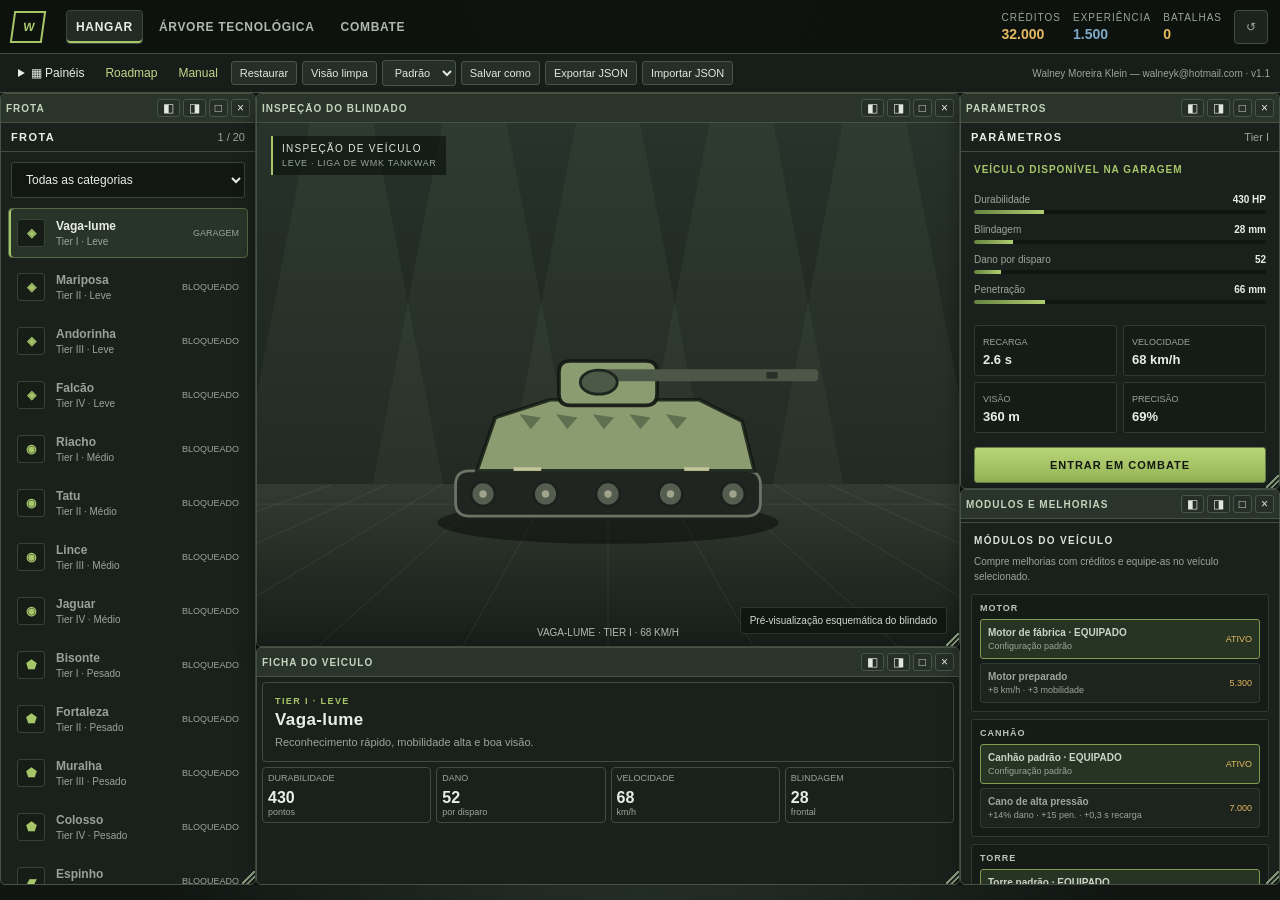
==== commit 338b9e6e: "feat: aplica identidade visual oficial WMK TankWar" ====
--- a/index.html
+++ b/index.html
@@ -929,6 +929,7 @@
   
 /* WMK Workspace 1.1 */
 body{--panel:#202724;--line:#414b43;font-size:12px} .topbar{min-height:54px;gap:12px;padding:0 12px}.brand{min-width:165px}.brand-mark{width:32px;height:32px}.nav button{padding:9px}.wallet{gap:12px}.wmk-tools{display:flex;gap:5px;align-items:center;flex-wrap:wrap;padding:6px 10px;background:#171d19;border-bottom:1px solid #465144;position:relative;z-index:12}.wmk-tools button,.wmk-tools select,.wmk-head button{background:#252e27;color:#e1e8de;border:1px solid #485447;border-radius:3px;padding:5px 8px;font-size:11px;cursor:pointer;width:auto}.wmk-tools button:hover,.wmk-head button:hover{border-color:#a7c66a}.wmk-tools details{position:relative}.wmk-menu{position:absolute;top:100%;left:0;min-width:210px;background:#202822;border:1px solid #56634f;padding:8px;box-shadow:0 8px 25px #0008;z-index:40}.wmk-menu label{display:block;padding:5px;white-space:nowrap}.wmk-tools summary{cursor:pointer;padding:5px 8px}.wmk-credit{margin-left:auto;color:#9aa69a;font-size:10px}.wmk-workspace{position:relative!important;display:block!important;height:calc(100dvh - 108px)!important;min-height:360px!important;padding:0!important;overflow:hidden!important;background:#121814}.wmk-window{position:absolute!important;display:flex!important;flex-direction:column!important;min-width:0!important;min-height:0!important;max-height:none!important;margin:0!important;padding:0!important;transform:none!important;border:1px solid #465344!important;border-radius:5px;background:#1a211c;box-shadow:0 5px 18px #0006;overflow:hidden!important;pointer-events:auto!important;box-sizing:border-box}.wmk-window[hidden]{display:none!important}.wmk-head{flex:0 0 29px;display:flex;align-items:center;gap:3px;padding:3px 5px;background:#2a342b;border-bottom:1px solid #465344;cursor:grab;touch-action:none;user-select:none}.wmk-head strong{flex:1;font-size:10px;letter-spacing:1px;overflow:hidden;white-space:nowrap;text-overflow:ellipsis;color:#c5d3bd}.wmk-head button{padding:1px 5px;font-size:12px}.wmk-content{flex:1;min-height:0;overflow:auto;position:relative}.wmk-content .panel-heading{padding:8px 10px}.wmk-window .hangar-stage{height:100%;min-height:0;border:0}.wmk-window .vehicle-summary{display:flex;flex-wrap:wrap;margin:0;padding:5px;gap:5px}.wmk-window .vehicle-title-box{flex:1 1 100%}.wmk-window .quick-stat{flex:1 1 65px;padding:5px}.wmk-window .vehicle-title-box h2{font-size:17px}.wmk-window .mode-selector{position:static;display:flex;flex-wrap:wrap;transform:none;border:0;padding:4px}.wmk-window .controls-help{text-align:left;max-width:none;border:0}.wmk-window .hud-box,.wmk-window .battle-card{border:0;box-shadow:none}.wmk-grip{position:absolute;right:0;bottom:0;width:13px;height:13px;cursor:nwse-resize;touch-action:none;background:linear-gradient(135deg,transparent 45%,#829477 46%,#829477 55%,transparent 56%,transparent 65%,#829477 66%,#829477 75%,transparent 76%);z-index:2}.wmk-window[data-id=viewport] .wmk-content{overflow:hidden}.battle-shell.wmk-workspace #battleCanvas{z-index:0}.battle-shell .wmk-window{background:#171f19ee}.battle-shell .battle-result{z-index:1000}.battle-shell .battle-message,.battle-shell .aim-label{z-index:900}.wmk-tree-head{padding:8px 12px}.tree-page{padding:10px}.tree-node{min-height:140px}.tree-row{position:relative}.tree-node:not(:last-child):after{content:'›';position:absolute;right:-9px;top:48%;color:#b1cc80;font-weight:bold;z-index:1}.wmk-version{color:#a7c66a;font-size:9px}.wmk-tools input[type=file]{display:none}.wmk-workspace:focus{outline:none}
+.wmk-logo{width:164px;height:46px;object-fit:contain;display:block}.brand{min-width:0!important}.brand-name,.brand-sub{display:none}.wmk-docs{color:#c6d58a;text-decoration:none;padding:4px 8px}
 </style>
 </head>
 
@@ -2653,7 +2654,7 @@
 const key='wmk-tankwar-layout-v1'; const work={garage:document.querySelector('.garage-layout'),battle:document.querySelector('.battle-shell')};
 const panels={garage:{},battle:{}}; let z=10; let saved={}; try{saved=JSON.parse(localStorage.getItem(key)||'{}')||{}}catch{}; let layouts=saved.layouts||{}; let active=saved.active||'Padrão';
 const presets={garage:{fleet:[0,0,.20,1],viewport:[.20,0,.55,.70],summary:[.20,.70,.55,.30],stats:[.75,0,.25,.50],modules:[.75,.50,.25,.50]},battle:{vehicle:[0,0,.22,.13],modes:[.34,0,.32,.13],objective:[.78,0,.22,.18],hp:[0,.85,.23,.15],reload:[.24,.85,.23,.15],help:[.68,.80,.32,.20]}};
-const toolbar=document.createElement('div');toolbar.className='wmk-tools';toolbar.innerHTML=`<details><summary>▦ Painéis</summary><div class="wmk-menu" id="wmkPanelMenu"></div></details><button id="wmkDefault">Restaurar</button><button id="wmkClean">Visão limpa</button><select id="wmkLayouts" aria-label="Layouts salvos"></select><button id="wmkSave">Salvar como</button><button id="wmkExport">Exportar JSON</button><button id="wmkImport">Importar JSON</button><input id="wmkFile" type="file" accept=".json"><span class="wmk-credit">Walney Moreira Klein — walneyk@hotmail.com · v1.1</span>`;document.querySelector('.topbar').after(toolbar);
+const toolbar=document.createElement('div');toolbar.className='wmk-tools';toolbar.innerHTML=`<details><summary>▦ Painéis</summary><div class="wmk-menu" id="wmkPanelMenu"></div></details><a class="wmk-docs" href="roadmap.html" target="_blank" rel="noopener">Roadmap</a><a class="wmk-docs" href="manuais/manual.html" target="_blank" rel="noopener">Manual</a><button id="wmkDefault">Restaurar</button><button id="wmkClean">Visão limpa</button><select id="wmkLayouts" aria-label="Layouts salvos"></select><button id="wmkSave">Salvar como</button><button id="wmkExport">Exportar JSON</button><button id="wmkImport">Importar JSON</button><input id="wmkFile" type="file" accept=".json"><span class="wmk-credit">Walney Moreira Klein — walneyk@hotmail.com · v1.1</span>`;document.querySelector('.topbar').after(toolbar);
 function persist(){try{localStorage.setItem(key,JSON.stringify({active,layouts,current:collect()}))}catch{}}
 function repaint(){if(currentPage==='garage')drawHangar();else if(currentPage==='battle'&&game)renderBattle()}
 function rect(p,r){p.style.left=(r[0]*100)+'%';p.style.top=(r[1]*100)+'%';p.style.width=(r[2]*100)+'%';p.style.height=(r[3]*100)+'%'}
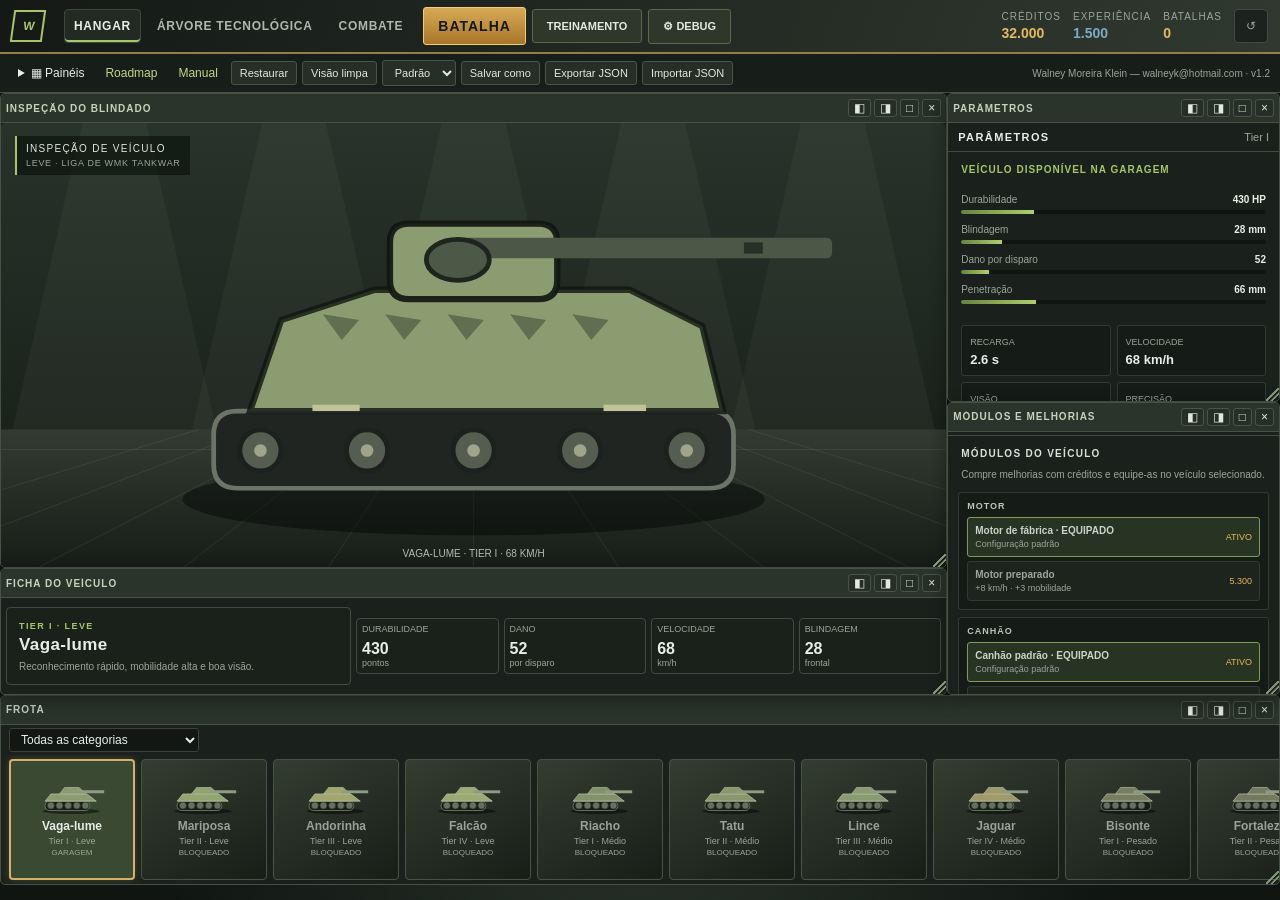
==== commit f8e543bf: "feat: v1.2 hangar com carrossel, árvore visual, debug e campo de treinamento" ====
--- a/index.html
+++ b/index.html
@@ -930,6 +930,9 @@
 /* WMK Workspace 1.1 */
 body{--panel:#202724;--line:#414b43;font-size:12px} .topbar{min-height:54px;gap:12px;padding:0 12px}.brand{min-width:165px}.brand-mark{width:32px;height:32px}.nav button{padding:9px}.wallet{gap:12px}.wmk-tools{display:flex;gap:5px;align-items:center;flex-wrap:wrap;padding:6px 10px;background:#171d19;border-bottom:1px solid #465144;position:relative;z-index:12}.wmk-tools button,.wmk-tools select,.wmk-head button{background:#252e27;color:#e1e8de;border:1px solid #485447;border-radius:3px;padding:5px 8px;font-size:11px;cursor:pointer;width:auto}.wmk-tools button:hover,.wmk-head button:hover{border-color:#a7c66a}.wmk-tools details{position:relative}.wmk-menu{position:absolute;top:100%;left:0;min-width:210px;background:#202822;border:1px solid #56634f;padding:8px;box-shadow:0 8px 25px #0008;z-index:40}.wmk-menu label{display:block;padding:5px;white-space:nowrap}.wmk-tools summary{cursor:pointer;padding:5px 8px}.wmk-credit{margin-left:auto;color:#9aa69a;font-size:10px}.wmk-workspace{position:relative!important;display:block!important;height:calc(100dvh - 108px)!important;min-height:360px!important;padding:0!important;overflow:hidden!important;background:#121814}.wmk-window{position:absolute!important;display:flex!important;flex-direction:column!important;min-width:0!important;min-height:0!important;max-height:none!important;margin:0!important;padding:0!important;transform:none!important;border:1px solid #465344!important;border-radius:5px;background:#1a211c;box-shadow:0 5px 18px #0006;overflow:hidden!important;pointer-events:auto!important;box-sizing:border-box}.wmk-window[hidden]{display:none!important}.wmk-head{flex:0 0 29px;display:flex;align-items:center;gap:3px;padding:3px 5px;background:#2a342b;border-bottom:1px solid #465344;cursor:grab;touch-action:none;user-select:none}.wmk-head strong{flex:1;font-size:10px;letter-spacing:1px;overflow:hidden;white-space:nowrap;text-overflow:ellipsis;color:#c5d3bd}.wmk-head button{padding:1px 5px;font-size:12px}.wmk-content{flex:1;min-height:0;overflow:auto;position:relative}.wmk-content .panel-heading{padding:8px 10px}.wmk-window .hangar-stage{height:100%;min-height:0;border:0}.wmk-window .vehicle-summary{display:flex;flex-wrap:wrap;margin:0;padding:5px;gap:5px}.wmk-window .vehicle-title-box{flex:1 1 100%}.wmk-window .quick-stat{flex:1 1 65px;padding:5px}.wmk-window .vehicle-title-box h2{font-size:17px}.wmk-window .mode-selector{position:static;display:flex;flex-wrap:wrap;transform:none;border:0;padding:4px}.wmk-window .controls-help{text-align:left;max-width:none;border:0}.wmk-window .hud-box,.wmk-window .battle-card{border:0;box-shadow:none}.wmk-grip{position:absolute;right:0;bottom:0;width:13px;height:13px;cursor:nwse-resize;touch-action:none;background:linear-gradient(135deg,transparent 45%,#829477 46%,#829477 55%,transparent 56%,transparent 65%,#829477 66%,#829477 75%,transparent 76%);z-index:2}.wmk-window[data-id=viewport] .wmk-content{overflow:hidden}.battle-shell.wmk-workspace #battleCanvas{z-index:0}.battle-shell .wmk-window{background:#171f19ee}.battle-shell .battle-result{z-index:1000}.battle-shell .battle-message,.battle-shell .aim-label{z-index:900}.wmk-tree-head{padding:8px 12px}.tree-page{padding:10px}.tree-node{min-height:140px}.tree-row{position:relative}.tree-node:not(:last-child):after{content:'›';position:absolute;right:-9px;top:48%;color:#b1cc80;font-weight:bold;z-index:1}.wmk-version{color:#a7c66a;font-size:9px}.wmk-tools input[type=file]{display:none}.wmk-workspace:focus{outline:none}
 .wmk-logo{width:164px;height:46px;object-fit:contain;display:block}.brand{min-width:0!important}.brand-name,.brand-sub{display:none}.wmk-docs{color:#c6d58a;text-decoration:none;padding:4px 8px}
+
+.topbar{background:linear-gradient(110deg,#141916,#30392f);border-bottom:2px solid #917e49;flex-wrap:wrap;gap:10px}.wmk-command{display:flex;gap:6px;align-items:center}.wmk-command button{padding:10px 14px;background:#2d382b;color:#e5e9de;border:1px solid #58694e;border-radius:3px;font-weight:800;font-size:11px;cursor:pointer}.wmk-command #wmkBattleTop{background:linear-gradient(#d7aa55,#a87528);color:#151810;border-color:#f1cd79;font-size:14px;letter-spacing:1px}.wmk-command button:disabled{opacity:.45;cursor:not-allowed}.wmk-window[data-id=fleet] .wmk-content{display:flex;flex-direction:column;overflow:hidden}.wmk-window[data-id=fleet] .panel-heading{display:none}.wmk-window[data-id=fleet] .filter-wrap{padding:3px 8px}.wmk-window[data-id=fleet] select{width:190px;padding:3px 7px}.wmk-window[data-id=fleet] .tank-list{display:flex;gap:6px;overflow-x:auto;overflow-y:hidden;min-height:0;padding:4px 8px}.wmk-window[data-id=fleet] .vehicle-row{display:flex;flex-direction:column;justify-content:center;gap:2px;flex:0 0 126px;min-height:80px;background:linear-gradient(150deg,#343d31,#171e18);border:1px solid #455542;text-align:center;padding:3px;margin:0}.wmk-window[data-id=fleet] .vehicle-row.selected{border:2px solid #d4b16b;background:#3a4932;box-shadow:0 0 10px #bfa25d44}.wmk-window[data-id=fleet] .vehicle-icon{width:85px;height:36px;background:none;border:none}.vehicle-icon svg,.node-preview svg{width:100%;height:100%;display:block}.wmk-window[data-id=fleet] .vehicle-row-meta{font-size:9px}.wmk-window[data-id=fleet] .vehicle-row-status{font-size:8px}.wmk-window[data-id=summary] .vehicle-summary{flex-wrap:nowrap;align-items:center;height:100%}.wmk-window[data-id=summary] .vehicle-title-box{flex:2 1 200px}.wmk-window[data-id=summary] .quick-stat{flex:1 1 70px}.wmk-window[data-id=summary] .vehicle-title-box p{font-size:10px}.wmk-window[data-id=viewport] .stage-controls{display:none}.tree-page{background:radial-gradient(ellipse at top,#30382b,#111713);min-height:70vh}.nation-strip{display:flex;gap:12px;align-items:center;margin:10px 0;color:#aeb8a5}.nation-strip button{background:#3e4c34;border:1px solid #9ba86c;padding:8px 14px;color:#e5ebdc}.tree-tiers{color:#e7c47b;font-weight:800;text-align:center;align-items:center;padding:10px 0}.tree-node{min-height:155px}.node-preview{display:flex;align-items:center;gap:8px;padding:2px 0}.node-preview svg{width:80px;height:42px;flex:none}.node-preview span{font-size:12px}.tree-node:not(:last-child):after{content:"➜";right:-12px;z-index:2;color:#d5b56a}.tree-node.owned{background:linear-gradient(130deg,#34452e,#1b261a)}.tree-node.researched{background:linear-gradient(130deg,#493c24,#24271e)}.wmk-debug{width:min(580px,94vw);background:#1d261e;color:#e6eddf;border:1px solid #ac9560;border-radius:6px;padding:20px;box-shadow:0 20px 70px #000a}.wmk-debug::backdrop{background:#000a}.wmk-debug header{display:flex;justify-content:space-between;align-items:center;color:#e7c47c}.wmk-debug p{font-size:12px;color:#b6c2b2}.wmk-debug label{display:flex;justify-content:space-between;margin:10px 0;align-items:center}.wmk-debug input{background:#101611;color:#eee;padding:7px;border:1px solid #53614d}.wmk-debug button{background:#34432e;border:1px solid #677a54;color:#e7eddf;padding:9px;cursor:pointer}.dbg-actions{display:grid;grid-template-columns:1fr 1fr;gap:6px}.wmk-debug output{display:block;padding-top:10px;color:#e6c781}
+
 </style>
 </head>
 
@@ -1044,7 +1047,7 @@
           </select>
         </div>
 
-        <div class="tree-note">
+        <div class="nation-strip"><strong>NAÇÕES</strong><button type="button" class="nation-active">Liga WMK · 20 veículos</button><span>Outras nações em desenvolvimento</span></div><div class="tree-note">
           Para avançar numa linha, o veículo anterior precisa estar na sua garagem.
           Pesquise com experiência e compre o veículo com créditos. Clique no nome de um tanque para vê-lo no hangar.
         </div>
@@ -1297,6 +1300,10 @@
       return result;
     }
 
+    function tankThumb(t) {
+      const long=t.class==="spg"?52:t.class==="heavy"?49:42;
+      return '<svg viewBox="0 0 100 50" aria-hidden="true"><ellipse cx="48" cy="42" rx="40" ry="4" fill="#0007"/><rect x="12" y="28" width="'+(long+20)+'" height="13" rx="6" fill="#161c17" stroke="#829078"/>'+Array.from({length:5},(_,i)=>'<circle cx="'+(20+i*12)+'" cy="34" r="5" fill="#65715e" stroke="#252c25"/>').join("")+'<path d="M12 28 L20 18 H70 L83 28 Z" fill="'+t.color+'" stroke="#bbc4aa"/><path d="M32 18 L39 9 H59 L69 18 Z" fill="'+t.color+'" stroke="#aab69a"/><path d="M57 13 H94 V17 H57Z" fill="#8f9c84"/></svg>';
+    }
     function renderFleet() {
       const filter = $("classFilter").value;
       const list = TANKS.filter(t => filter === "all" || t.class === filter);
@@ -1306,7 +1313,7 @@
         const owned = isOwned(t.id);
         return `
           <button class="vehicle-row ${state.selectedTank === t.id ? "selected" : ""} ${owned ? "" : "is-locked"}" data-tank="${t.id}">
-            <span class="vehicle-icon">${CLASS_ICONS[t.class]}</span>
+            <span class="vehicle-icon">${tankThumb(t)}</span>
             <span>
               <span class="vehicle-row-name">${t.name}</span>
               <span class="vehicle-row-meta">Tier ${ROMAN[t.tier]} · ${CLASS_LABELS[t.class]}</span>
@@ -1398,6 +1405,8 @@
 
       $("battleButton").disabled = !owned;
       $("battleButton").textContent = owned ? "Entrar em combate" : "Veículo não disponível";
+      if ($("wmkBattleTop")) $("wmkBattleTop").disabled = !owned;
+      if ($("wmkTrainTop")) $("wmkTrainTop").disabled = !owned;
 
       renderStats(tank, stats);
       renderModules(tank);
@@ -1414,14 +1423,14 @@
       const order = ["light", "medium", "heavy", "td", "spg"];
       const groups = order.filter(type => filter === "all" || type === filter);
 
-      $("treeGrid").innerHTML = groups.map(type => {
+      $("treeGrid").innerHTML = `<div class="tree-row tree-tiers"><div>CLASSE</div>${[1,2,3,4].map(i=>`<div>TIER ${ROMAN[i]}</div>`).join("")}</div>` + groups.map(type => {
         const vehicles = TANKS.filter(t => t.class === type).sort((a, b) => a.tier - b.tier);
 
         return `
           <div class="tree-row">
             <div class="tree-line-label">
               ${CLASS_ICONS[type]} ${CLASS_LABELS[type]}
-              <small>Linha da Liga de WMK TankWar</small>
+              <small>Linha da Liga WMK</small>
             </div>
             ${vehicles.map(tank => {
               const owned = isOwned(tank.id);
@@ -1448,7 +1457,7 @@
               return `
                 <article class="tree-node ${owned ? "owned" : researched ? "researched" : available ? "" : "locked"}">
                   <div class="node-top"><span class="node-tier">TIER ${ROMAN[tank.tier]}</span><span>${CLASS_ICONS[tank.class]} ${CLASS_LABELS[tank.class]}</span></div>
-                  <button class="node-preview" data-preview="${tank.id}">${tank.name}</button>
+                  <button class="node-preview" data-preview="${tank.id}">${tankThumb(tank)}<span>${tank.name}</span></button>
                   <div class="node-stats">${tank.stats.hp} HP · ${tank.stats.damage} dano · ${tank.stats.speed} km/h</div>
                   <div class="node-status">${status}</div>
                   ${action}
@@ -1635,8 +1644,8 @@
       ctx.lineTo(w, floorY + 20);
       ctx.stroke();
 
-      const scale = Math.min(w / 760, h / 390);
-      const y = h * .76;
+      const scale = Math.min(w / 600, h / 235);
+      const y = h * .84;
 
       ctx.save();
       ctx.translate(w / 2, y);
@@ -1769,7 +1778,26 @@
       }
     }
 
+    const trainingObstacles = [
+      {kind:"building",x:330,y:940,w:170,h:90},{kind:"building",x:590,y:1130,w:130,h:90},
+      {kind:"building",x:1500,y:940,w:170,h:90},{kind:"building",x:1750,y:1130,w:130,h:90},
+      {kind:"rock",x:410,y:700,r:35},{kind:"rock",x:1780,y:700,r:35}
+    ];
+    function makeTrainingTargets(){
+      return [25,45,75,110,160].map((armor,i)=>({x:700+i*200,y:480,angle:Math.PI/2,turretAngle:Math.PI/2,hp:300,maxHp:300,armor,damage:0,pen:0,class:["light","medium","heavy","td","spg"][i],alive:true,cooldown:999,passive:true}));
+    }
     function drawMap(ctx) {
+      if(game?.training){
+        ctx.fillStyle="#646e50";ctx.fillRect(0,0,WORLD_W,WORLD_H);
+        ctx.fillStyle="#777b64";ctx.fillRect(580,320,1040,820);
+        ctx.strokeStyle="#c2bc8a";ctx.lineWidth=3;
+        for(let x=600;x<=1600;x+=200){ctx.beginPath();ctx.moveTo(x,330);ctx.lineTo(x,1130);ctx.stroke()}
+        for(let y=350;y<=1150;y+=100){ctx.setLineDash([16,15]);ctx.beginPath();ctx.moveTo(590,y);ctx.lineTo(1610,y);ctx.stroke()}ctx.setLineDash([]);
+        ctx.font="bold 24px Segoe UI";ctx.textAlign="center";ctx.fillStyle="#e9e4ba";ctx.fillText("CAMPO DE TREINAMENTO WMK",1100,280);ctx.fillText("LINHA DE ALVOS",1100,410);ctx.fillText("ÁREA DE MANOBRAS",1100,1240);
+        for(const o of trainingObstacles){ctx.fillStyle="#414b3c";if(o.kind==="building"){ctx.fillRect(o.x,o.y,o.w,o.h);ctx.strokeRect(o.x,o.y,o.w,o.h)}else{ctx.beginPath();ctx.arc(o.x,o.y,o.r,0,Math.PI*2);ctx.fill()}}
+        ctx.strokeStyle="#d6ce96";ctx.lineWidth=7;ctx.strokeRect(4,4,WORLD_W-8,WORLD_H-8);
+        return;
+      }
       ctx.fillStyle = "#68764f";
       ctx.fillRect(0, 0, WORLD_W, WORLD_H);
 
@@ -1815,7 +1843,7 @@
       ctx.stroke();
       ctx.setLineDash([]);
 
-      for (const o of obstacles) {
+      for (const o of (game?.training ? trainingObstacles : obstacles)) {
         if (o.kind === "building") {
           ctx.fillStyle = "rgba(0,0,0,.20)";
           ctx.fillRect(o.x + 8, o.y + 9, o.w, o.h);
@@ -2022,7 +2050,7 @@
       const alive = game.enemies.filter(enemy => enemy.alive).length;
       $("battleVehicleName").textContent = `${game.tank.name.toUpperCase()} · TIER ${ROMAN[game.tank.tier]}`;
       $("battleVehicleMeta").textContent = `${CLASS_LABELS[game.tank.class]} · ${game.mode === "arty" ? "Mira estratégica" : game.mode === "sniper" ? "Mira telescópica" : "Mira arcade"}`;
-      $("objectiveText").textContent = `Alvos: ${game.kills} / ${game.enemies.length}`;
+      $("objectiveText").textContent = `${game.training ? "Treino · " : ""}Alvos: ${game.kills} / ${game.enemies.length}`;
 
       const hpRatio = Math.max(0, game.player.hp / game.player.maxHp);
       $("hpFill").style.width = `${hpRatio * 100}%`;
@@ -2138,7 +2166,7 @@
     function isBlocked(x, y, radius = 22) {
       if (x < 35 || y < 35 || x > WORLD_W - 35 || y > WORLD_H - 35) return true;
 
-      for (const o of obstacles) {
+      for (const o of (game?.training ? trainingObstacles : obstacles)) {
         if (o.kind === "building") {
           const closestX = Math.max(o.x, Math.min(x, o.x + o.w));
           const closestY = Math.max(o.y, Math.min(y, o.y + o.h));
@@ -2341,7 +2369,7 @@
       p.turretAngle = Math.atan2(aim.y - p.y, aim.x - p.x);
 
       for (const enemy of game.enemies) {
-        if (!enemy.alive) continue;
+        if (!enemy.alive || enemy.passive) continue;
 
         const dx = p.x - enemy.x;
         const dy = p.y - enemy.y;
@@ -2414,6 +2442,7 @@
         if (game.effects[i].life <= 0) game.effects.splice(i, 1);
       }
 
+      if (game.training) return;
       if (p.hp <= 0) {
         p.hp = 0;
         finishBattle(false);
@@ -2447,7 +2476,8 @@
       requestAnimationFrame(frame);
     }
 
-    function startBattle() {
+    function startBattle(training = false) {
+      training = training === true;
       const tank = getTank(state.selectedTank);
       if (!tank || !isOwned(tank.id)) {
         notify("Selecione um veículo que esteja na sua garagem.");
@@ -2488,6 +2518,7 @@
 
       const rect = $("battleCanvas").getBoundingClientRect();
       game = {
+        training,
         tank,
         stats,
         mode: tank.class === "spg" ? "arty" : "arcade",
@@ -2496,13 +2527,13 @@
         kills: 0,
         player: {
           x: centerX,
-          y: centerY,
+          y: training ? 1050 : centerY,
           angle: -Math.PI / 2,
           turretAngle: -Math.PI / 2,
           hp: stats.hp,
           maxHp: stats.hp
         },
-        enemies,
+        enemies: training ? makeTrainingTargets() : enemies,
         shots: [],
         artyShells: [],
         effects: [],
@@ -2620,6 +2651,7 @@
     window.addEventListener("keydown", event => {
       if (currentPage !== "battle" || !game || !game.active) return;
 
+      if (event.target.closest("input,select,textarea,button,dialog,[contenteditable]")) return;
       const key = event.key.toLowerCase();
       const controlled = ["w","a","s","d","arrowup","arrowdown","arrowleft","arrowright"," "];
 
@@ -2651,10 +2683,10 @@
     requestAnimationFrame(drawHangar);
 
 (() => {
-const key='wmk-tankwar-layout-v1'; const work={garage:document.querySelector('.garage-layout'),battle:document.querySelector('.battle-shell')};
+const key='wmk-tankwar-layout-v2'; const work={garage:document.querySelector('.garage-layout'),battle:document.querySelector('.battle-shell')};
 const panels={garage:{},battle:{}}; let z=10; let saved={}; try{saved=JSON.parse(localStorage.getItem(key)||'{}')||{}}catch{}; let layouts=saved.layouts||{}; let active=saved.active||'Padrão';
-const presets={garage:{fleet:[0,0,.20,1],viewport:[.20,0,.55,.70],summary:[.20,.70,.55,.30],stats:[.75,0,.25,.50],modules:[.75,.50,.25,.50]},battle:{vehicle:[0,0,.22,.13],modes:[.34,0,.32,.13],objective:[.78,0,.22,.18],hp:[0,.85,.23,.15],reload:[.24,.85,.23,.15],help:[.68,.80,.32,.20]}};
-const toolbar=document.createElement('div');toolbar.className='wmk-tools';toolbar.innerHTML=`<details><summary>▦ Painéis</summary><div class="wmk-menu" id="wmkPanelMenu"></div></details><a class="wmk-docs" href="roadmap.html" target="_blank" rel="noopener">Roadmap</a><a class="wmk-docs" href="manuais/manual.html" target="_blank" rel="noopener">Manual</a><button id="wmkDefault">Restaurar</button><button id="wmkClean">Visão limpa</button><select id="wmkLayouts" aria-label="Layouts salvos"></select><button id="wmkSave">Salvar como</button><button id="wmkExport">Exportar JSON</button><button id="wmkImport">Importar JSON</button><input id="wmkFile" type="file" accept=".json"><span class="wmk-credit">Walney Moreira Klein — walneyk@hotmail.com · v1.1</span>`;document.querySelector('.topbar').after(toolbar);
+const presets={garage:{fleet:[0,.76,1,.24],viewport:[0,0,.74,.60],summary:[0,.60,.74,.16],stats:[.74,0,.26,.39],modules:[.74,.39,.26,.37]},battle:{vehicle:[0,0,.22,.13],modes:[.34,0,.32,.13],objective:[.78,0,.22,.18],hp:[0,.85,.23,.15],reload:[.24,.85,.23,.15],help:[.68,.80,.32,.20]}};
+const toolbar=document.createElement('div');toolbar.className='wmk-tools';toolbar.innerHTML=`<details><summary>▦ Painéis</summary><div class="wmk-menu" id="wmkPanelMenu"></div></details><a class="wmk-docs" href="roadmap.html" target="_blank" rel="noopener">Roadmap</a><a class="wmk-docs" href="manuais/manual.html" target="_blank" rel="noopener">Manual</a><button id="wmkDefault">Restaurar</button><button id="wmkClean">Visão limpa</button><select id="wmkLayouts" aria-label="Layouts salvos"></select><button id="wmkSave">Salvar como</button><button id="wmkExport">Exportar JSON</button><button id="wmkImport">Importar JSON</button><input id="wmkFile" type="file" accept=".json"><span class="wmk-credit">Walney Moreira Klein — walneyk@hotmail.com · v1.2</span>`;document.querySelector('.topbar').after(toolbar);
 function persist(){try{localStorage.setItem(key,JSON.stringify({active,layouts,current:collect()}))}catch{}}
 function repaint(){if(currentPage==='garage')drawHangar();else if(currentPage==='battle'&&game)renderBattle()}
 function rect(p,r){p.style.left=(r[0]*100)+'%';p.style.top=(r[1]*100)+'%';p.style.width=(r[2]*100)+'%';p.style.height=(r[3]*100)+'%'}
@@ -2676,6 +2708,36 @@
 new ResizeObserver(()=>{if(currentPage==='garage'&&!panels.garage.viewport.hidden)drawHangar()}).observe(panels.garage.viewport);
 })();
 
+
+(() => {
+ const top=document.querySelector(".topbar"), nav=document.querySelector(".nav");
+ const actions=document.createElement("div");actions.className="wmk-command";
+ actions.innerHTML='<button id="wmkBattleTop">BATALHA</button><button id="wmkTrainTop">TREINAMENTO</button><button id="wmkDebugTop" title="Ferramentas de desenvolvimento">⚙ DEBUG</button>';
+ nav.after(actions);
+ const d=document.createElement("dialog");d.className="wmk-debug";d.innerHTML='<form method="dialog"><header><strong>WMK · DEBUG / SANDBOX</strong><button value="close" aria-label="Fechar">×</button></header></form><p>Ferramentas locais de desenvolvimento. Alterações econômicas são salvas no perfil atual. Treinamento não concede recompensas.</p><label>Créditos W$ <input id="dbgCredits" type="number" min="0" max="1000000000" value="100000"></label><label>Experiência XP <input id="dbgXp" type="number" min="0" max="1000000000" value="10000"></label><div class="dbg-actions"><button id="dbgAdd">Adicionar recursos</button><button id="dbgSet">Definir saldo</button><button id="dbgSelected">Desbloquear selecionado e predecessores</button><button id="dbgAll">Desbloquear os 20 veículos</button><button id="dbgModules">Liberar módulos do selecionado</button><button id="dbgRepair">Treino: reparar e recarregar</button><button id="dbgTargets">Treino: restaurar alvos</button><button id="dbgRestart">Reiniciar treinamento</button></div><output id="dbgStatus"></output>';
+ document.body.append(d);
+ const say=m=>{$("dbgStatus").textContent=m;notify(m)};
+ const commit=m=>{saveState();renderAll();say(m)};
+ const amount=id=>{const n=$(id).valueAsNumber;return Number.isSafeInteger(n)&&n>=0&&n<=1e9?n:null};
+ function funds(set){let c=amount("dbgCredits"),x=amount("dbgXp");if(c===null||x===null)return say("Informe valores inteiros entre 0 e 1 bilhão.");state.credits=set?c:Math.min(1e9,state.credits+c);state.xp=set?x:Math.min(1e9,state.xp+x);commit("Recursos atualizados.")}
+ function unlock(t){const visited=new Set();while(t&&!visited.has(t.id)){visited.add(t.id);state.owned[t.id]=true;state.researched[t.id]=true;t=getTank(t.prev)}}
+ $("dbgAdd").onclick=()=>funds(false);$("dbgSet").onclick=()=>funds(true);
+ $("dbgSelected").onclick=()=>{unlock(getTank(state.selectedTank));commit("Veículo e predecessores liberados.")};
+ $("dbgAll").onclick=()=>{if(!confirm("Liberar todos os veículos neste perfil?"))return;TANKS.forEach(unlock);commit("Todos os blindados liberados.")};
+ $("dbgModules").onclick=()=>{const t=getTank(state.selectedTank);if(!t)return;unlock(t);state.modulesOwned[t.id]=moduleConfig(t).flatMap(g=>g.options.map(o=>o.id));commit("Módulos liberados para "+t.name+".")};
+ $("dbgRepair").onclick=()=>{if(!game?.training)return say("Entre no campo de treinamento.");game.player.hp=game.player.maxHp;game.reload=0;updateBattleHud();say("Reparado e recarregado.")};
+ $("dbgTargets").onclick=()=>{if(!game?.training)return say("Entre no campo de treinamento.");game.enemies=makeTrainingTargets();game.kills=0;game.shots=[];game.artyShells=[];updateBattleHud();say("Alvos restaurados.")};
+ function launch(train){if(game?.active&&!confirm("Encerrar a sessão atual e iniciar outra?"))return;startBattle(train)}
+ $("dbgRestart").onclick=()=>{d.close();launch(true)};
+ $("wmkBattleTop").onclick=()=>launch(false);$("wmkTrainTop").onclick=()=>launch(true);
+ $("wmkDebugTop").onclick=()=>{pressedKeys={};d.showModal()};
+ d.addEventListener("close",()=>{pressedKeys={}});
+ const origUpdate=updateGame;updateGame=function(dt){if(d.open)return;origUpdate(dt)};
+ const origFire=firePlayer;firePlayer=function(){if(!d.open)origFire()};
+ const origRender=renderGarage;renderGarage=function(){origRender();const t=getTank(state.selectedTank);$("wmkBattleTop").disabled=!isOwned(t.id);$("wmkTrainTop").disabled=!isOwned(t.id)};
+ renderGarage();
+})();
+
   </script>
 </body>
 </html>
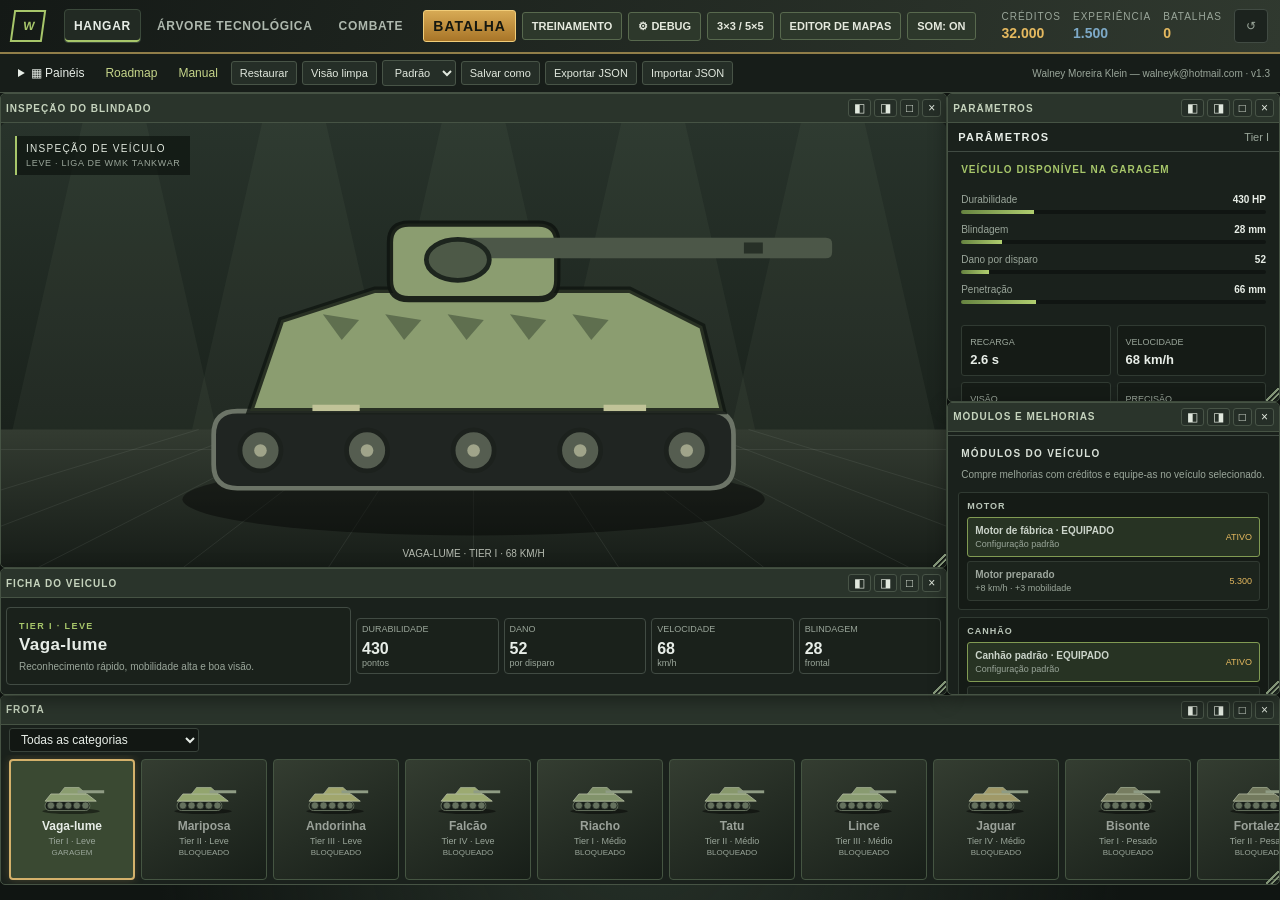
==== commit df206946: "feat: ativa versão modular v1.3" ====
--- a/index.html
+++ b/index.html
@@ -5,935 +5,7 @@
   <meta name="viewport" content="width=device-width, initial-scale=1.0">
   <title>WMK TankWar — Blindados</title>
 
-  <style>
-    :root {
-      --bg: #101512;
-      --panel: #191f1b;
-      --panel-2: #202823;
-      --line: #303a33;
-      --text: #e7ede7;
-      --muted: #9aa69a;
-      --green: #a7c66a;
-      --green-dark: #6d8840;
-      --gold: #e5b95f;
-      --red: #d87565;
-      --blue: #7da9c7;
-    }
-
-    * { box-sizing: border-box; }
-
-    body {
-      margin: 0;
-      color: var(--text);
-      background:
-        radial-gradient(ellipse at 50% -25%, #29342b 0%, transparent 55%),
-        var(--bg);
-      font-family: Inter, "Segoe UI", Arial, sans-serif;
-    }
-
-    button, select { font: inherit; }
-    button { color: inherit; }
-
-    .topbar {
-      min-height: 66px;
-      padding: 0 18px;
-      display: flex;
-      align-items: center;
-      gap: 26px;
-      background: rgba(14, 18, 15, .96);
-      border-bottom: 1px solid var(--line);
-      position: relative;
-      z-index: 5;
-    }
-
-    .brand {
-      display: flex;
-      align-items: center;
-      gap: 10px;
-      min-width: 190px;
-    }
-
-    .brand-mark {
-      width: 38px;
-      height: 38px;
-      border: 2px solid var(--green);
-      color: var(--green);
-      display: grid;
-      place-items: center;
-      font-weight: 900;
-      transform: skew(-8deg);
-      letter-spacing: -2px;
-    }
-
-    .brand-name { font-weight: 900; letter-spacing: 2px; }
-    .brand-sub {
-      display: block;
-      margin-top: 2px;
-      color: var(--muted);
-      font-size: 9px;
-      letter-spacing: 3px;
-    }
-
-    .nav {
-      display: flex;
-      align-items: center;
-      gap: 6px;
-    }
-
-    .nav button {
-      padding: 11px 14px;
-      border: 1px solid transparent;
-      border-radius: 4px;
-      color: #aeb8ae;
-      background: transparent;
-      cursor: pointer;
-      font-weight: 700;
-      font-size: 12px;
-      letter-spacing: .7px;
-      text-transform: uppercase;
-    }
-
-    .nav button:hover,
-    .nav button.active {
-      color: var(--text);
-      background: #222a23;
-      border-color: #3b493b;
-    }
-
-    .nav button.active { box-shadow: inset 0 -2px var(--green); }
-
-    .wallet {
-      display: flex;
-      gap: 18px;
-      margin-left: auto;
-      align-items: center;
-    }
-
-    .wallet-item {
-      color: var(--muted);
-      font-size: 10px;
-      letter-spacing: 1px;
-      text-transform: uppercase;
-    }
-
-    .wallet-item strong {
-      display: block;
-      margin-top: 3px;
-      color: var(--gold);
-      font-size: 14px;
-      letter-spacing: 0;
-    }
-
-    .wallet-item.xp strong { color: var(--blue); }
-
-    .icon-button {
-      width: 34px;
-      height: 34px;
-      border: 1px solid var(--line);
-      border-radius: 4px;
-      color: var(--muted);
-      background: #1c231e;
-      cursor: pointer;
-    }
-
-    .icon-button:hover { color: var(--text); border-color: var(--green-dark); }
-
-    .page { display: none; }
-    .page.active { display: block; }
-
-    .garage-layout {
-      display: grid;
-      grid-template-columns: 224px minmax(350px, 1fr) 296px;
-      gap: 13px;
-      padding: 13px;
-      min-height: calc(100vh - 66px);
-    }
-
-    .panel {
-      background: linear-gradient(150deg, rgba(30, 37, 31, .97), rgba(22, 27, 23, .98));
-      border: 1px solid var(--line);
-      border-radius: 5px;
-    }
-
-    .fleet {
-      display: flex;
-      flex-direction: column;
-      min-height: 570px;
-      overflow: hidden;
-    }
-
-    .panel-heading {
-      padding: 14px 14px 12px;
-      border-bottom: 1px solid var(--line);
-      display: flex;
-      align-items: center;
-      justify-content: space-between;
-    }
-
-    .panel-heading h2,
-    .panel-heading h3 {
-      margin: 0;
-      font-size: 11px;
-      letter-spacing: 1.4px;
-      text-transform: uppercase;
-    }
-
-    .subtle-count { color: var(--muted); font-size: 11px; }
-
-    .filter-wrap { padding: 10px; }
-
-    select {
-      width: 100%;
-      padding: 9px 10px;
-      color: var(--text);
-      background: #121713;
-      border: 1px solid #39433b;
-      border-radius: 3px;
-      outline: none;
-    }
-
-    .tank-list {
-      padding: 0 7px 9px;
-      overflow-y: auto;
-      flex: 1;
-    }
-
-    .vehicle-row {
-      width: 100%;
-      display: grid;
-      grid-template-columns: 31px 1fr auto;
-      gap: 8px;
-      align-items: center;
-      padding: 10px 8px;
-      margin-bottom: 4px;
-      border: 1px solid transparent;
-      border-radius: 4px;
-      color: var(--text);
-      background: transparent;
-      text-align: left;
-      cursor: pointer;
-    }
-
-    .vehicle-row:hover { background: #232c24; }
-    .vehicle-row.selected {
-      background: #293428;
-      border-color: #566946;
-      box-shadow: inset 2px 0 var(--green);
-    }
-
-    .vehicle-row.is-locked { color: #9aa199; }
-
-    .vehicle-icon {
-      width: 28px;
-      height: 28px;
-      display: grid;
-      place-items: center;
-      color: var(--green);
-      background: #161d17;
-      border: 1px solid #384238;
-      border-radius: 3px;
-      font-weight: 900;
-    }
-
-    .vehicle-row-name { font-size: 12px; font-weight: 800; }
-    .vehicle-row-meta { display: block; margin-top: 3px; color: var(--muted); font-size: 10px; }
-    .vehicle-row-status { color: var(--muted); font-size: 9px; text-align: right; }
-
-    .hangar-main {
-      display: flex;
-      flex-direction: column;
-      min-width: 0;
-      min-height: 650px;
-    }
-
-    .page-heading {
-      min-height: 39px;
-      display: flex;
-      align-items: center;
-      justify-content: space-between;
-      gap: 10px;
-      margin-bottom: 8px;
-    }
-
-    .page-heading h1 {
-      margin: 0;
-      font-size: 13px;
-      letter-spacing: 1.7px;
-      text-transform: uppercase;
-    }
-
-    .eyebrow {
-      color: var(--muted);
-      font-size: 10px;
-      letter-spacing: 1.2px;
-      text-transform: uppercase;
-    }
-
-    .hangar-stage {
-      position: relative;
-      flex: 1;
-      min-height: 385px;
-      overflow: hidden;
-      border: 1px solid #3a443b;
-      border-radius: 5px;
-      background:
-        radial-gradient(ellipse at 50% 68%, rgba(159, 181, 135, .18), transparent 46%),
-        linear-gradient(180deg, #263029, #141a16 78%);
-    }
-
-    #hangarCanvas {
-      width: 100%;
-      height: 100%;
-      display: block;
-    }
-
-    .stage-label {
-      position: absolute;
-      left: 14px;
-      top: 13px;
-      padding: 7px 9px;
-      border-left: 2px solid var(--green);
-      color: #e1e8de;
-      background: rgba(13, 18, 14, .68);
-      font-size: 10px;
-      letter-spacing: 1.3px;
-      text-transform: uppercase;
-      pointer-events: none;
-    }
-
-    .stage-label span {
-      display: block;
-      margin-top: 4px;
-      color: var(--muted);
-      font-size: 9px;
-      letter-spacing: .7px;
-    }
-
-    .stage-controls {
-      position: absolute;
-      right: 12px;
-      bottom: 12px;
-      padding: 7px 9px;
-      color: #d2d9d1;
-      background: rgba(13, 18, 14, .72);
-      border: 1px solid rgba(180, 198, 177, .17);
-      border-radius: 3px;
-      font-size: 10px;
-    }
-
-    .vehicle-summary {
-      display: grid;
-      grid-template-columns: minmax(190px, 1fr) repeat(4, minmax(75px, 105px));
-      gap: 8px;
-      align-items: stretch;
-      margin-top: 10px;
-    }
-
-    .vehicle-title-box {
-      padding: 10px 12px;
-      background: #1a211b;
-      border: 1px solid var(--line);
-      border-radius: 4px;
-    }
-
-    .vehicle-title-box h2 {
-      margin: 3px 0 5px;
-      font-size: 22px;
-      letter-spacing: .4px;
-    }
-
-    .vehicle-title-box p {
-      margin: 0;
-      color: var(--muted);
-      font-size: 11px;
-      line-height: 1.4;
-    }
-
-    .class-tag {
-      color: var(--green);
-      font-size: 9px;
-      font-weight: 800;
-      letter-spacing: 1.4px;
-      text-transform: uppercase;
-    }
-
-    .quick-stat {
-      display: flex;
-      flex-direction: column;
-      justify-content: center;
-      padding: 9px;
-      background: #1a211b;
-      border: 1px solid var(--line);
-      border-radius: 4px;
-    }
-
-    .quick-stat span { color: var(--muted); font-size: 9px; text-transform: uppercase; }
-    .quick-stat strong { margin-top: 6px; font-size: 16px; }
-    .quick-stat em { color: var(--muted); font-size: 9px; font-style: normal; }
-
-    .details-panel {
-      min-height: 650px;
-      padding-bottom: 12px;
-      overflow-y: auto;
-    }
-
-    .availability {
-      margin: 12px 13px 5px;
-      color: var(--green);
-      font-size: 10px;
-      font-weight: 800;
-      letter-spacing: 1px;
-      text-transform: uppercase;
-    }
-
-    .availability.locked { color: var(--gold); }
-
-    .vehicle-stats { padding: 4px 13px 11px; }
-
-    .stat-row { margin: 10px 0; }
-    .stat-row-head {
-      display: flex;
-      justify-content: space-between;
-      gap: 8px;
-      margin-bottom: 5px;
-      font-size: 10px;
-    }
-
-    .stat-row-head span { color: var(--muted); }
-    .stat-row-head strong { color: #e8eee7; }
-
-    .stat-track {
-      height: 4px;
-      background: #101512;
-      border-radius: 5px;
-      overflow: hidden;
-    }
-
-    .stat-track i {
-      display: block;
-      height: 100%;
-      background: linear-gradient(90deg, #668341, #b0ce6f);
-    }
-
-    .detail-grid {
-      display: grid;
-      grid-template-columns: 1fr 1fr;
-      gap: 6px;
-      padding: 0 13px 14px;
-    }
-
-    .detail-chip {
-      padding: 8px;
-      background: #151b16;
-      border: 1px solid #303a32;
-      border-radius: 3px;
-    }
-
-    .detail-chip span { color: var(--muted); font-size: 9px; text-transform: uppercase; }
-    .detail-chip strong { display: block; margin-top: 4px; font-size: 13px; }
-
-    .primary-button, .secondary-button {
-      padding: 11px 13px;
-      border: 1px solid #687e48;
-      border-radius: 3px;
-      color: #131810;
-      background: linear-gradient(180deg, #b7d577, #93b455);
-      cursor: pointer;
-      font-weight: 900;
-      font-size: 11px;
-      letter-spacing: 1px;
-      text-transform: uppercase;
-    }
-
-    .primary-button:hover { filter: brightness(1.08); }
-    .primary-button:disabled {
-      border-color: #454c45;
-      color: #858d85;
-      background: #333a34;
-      cursor: not-allowed;
-      filter: none;
-    }
-
-    .battle-button {
-      display: block;
-      width: calc(100% - 26px);
-      margin: 0 13px 13px;
-    }
-
-    .module-heading {
-      margin-top: 3px;
-      padding: 12px 13px 9px;
-      border-top: 1px solid var(--line);
-      color: #d9e1d8;
-      font-size: 10px;
-      font-weight: 900;
-      letter-spacing: 1.3px;
-      text-transform: uppercase;
-    }
-
-    .module-help {
-      margin: 0 13px 10px;
-      color: var(--muted);
-      font-size: 10px;
-      line-height: 1.45;
-    }
-
-    .module-list { padding: 0 10px; }
-
-    .module-slot {
-      padding: 8px;
-      margin-bottom: 7px;
-      background: #151b16;
-      border: 1px solid #303a32;
-      border-radius: 3px;
-    }
-
-    .module-slot-title {
-      margin: 0 0 6px;
-      color: #bac6b9;
-      font-size: 9px;
-      letter-spacing: 1px;
-      text-transform: uppercase;
-    }
-
-    .module-option {
-      width: 100%;
-      display: flex;
-      align-items: center;
-      justify-content: space-between;
-      gap: 8px;
-      padding: 7px;
-      margin-top: 4px;
-      color: #cbd4ca;
-      background: #1c241d;
-      border: 1px solid #313a32;
-      border-radius: 3px;
-      cursor: pointer;
-      text-align: left;
-    }
-
-    .module-option:hover { border-color: #697e4e; }
-    .module-option.equipped { border-color: #819b53; background: #273323; }
-    .module-option.locked { color: #9da69d; }
-
-    .module-option strong { display: block; font-size: 10px; }
-    .module-option small { display: block; margin-top: 3px; color: var(--muted); font-size: 9px; }
-    .module-price { color: var(--gold); white-space: nowrap; font-size: 9px; }
-
-    .locked-module-note {
-      padding: 12px;
-      color: var(--muted);
-      font-size: 11px;
-      line-height: 1.5;
-    }
-
-    .tree-page { padding: 18px; }
-
-    .tree-title-row {
-      display: flex;
-      justify-content: space-between;
-      align-items: center;
-      gap: 16px;
-      margin-bottom: 12px;
-    }
-
-    .tree-title-row h1 {
-      margin: 0 0 5px;
-      font-size: 20px;
-      letter-spacing: 1px;
-      text-transform: uppercase;
-    }
-
-    .tree-title-row p {
-      margin: 0;
-      color: var(--muted);
-      font-size: 11px;
-    }
-
-    .tree-filter { width: 205px; }
-
-    .tree-note {
-      padding: 10px 12px;
-      margin-bottom: 12px;
-      color: #bfc9bd;
-      background: #1a211b;
-      border: 1px solid var(--line);
-      border-radius: 4px;
-      font-size: 11px;
-      line-height: 1.5;
-    }
-
-    .tree-scroll { overflow-x: auto; padding-bottom: 10px; }
-
-    .tree-row {
-      display: grid;
-      grid-template-columns: 145px repeat(4, minmax(170px, 1fr));
-      gap: 9px;
-      min-width: 900px;
-      margin-bottom: 11px;
-      align-items: stretch;
-    }
-
-    .tree-line-label {
-      display: flex;
-      flex-direction: column;
-      justify-content: center;
-      gap: 5px;
-      padding: 10px;
-      color: var(--green);
-      background: #1a211b;
-      border: 1px solid var(--line);
-      border-radius: 4px;
-      font-weight: 900;
-      font-size: 11px;
-      text-transform: uppercase;
-    }
-
-    .tree-line-label small {
-      color: var(--muted);
-      font-size: 9px;
-      font-weight: 500;
-      text-transform: none;
-    }
-
-    .tree-node {
-      min-height: 155px;
-      padding: 9px;
-      background: linear-gradient(150deg, #202820, #171d18);
-      border: 1px solid #39443a;
-      border-radius: 4px;
-      position: relative;
-    }
-
-    .tree-node.owned { border-color: #68844c; }
-    .tree-node.researched { border-color: #a0834c; }
-    .tree-node.locked { opacity: .77; }
-
-    .node-top {
-      display: flex;
-      justify-content: space-between;
-      color: var(--muted);
-      font-size: 9px;
-      text-transform: uppercase;
-    }
-
-    .node-tier { color: var(--gold); font-weight: 900; }
-
-    .node-preview {
-      display: block;
-      width: 100%;
-      padding: 9px 0 6px;
-      border: 0;
-      color: var(--text);
-      background: transparent;
-      text-align: left;
-      font-size: 13px;
-      font-weight: 900;
-      cursor: pointer;
-    }
-
-    .node-preview:hover { color: var(--green); }
-
-    .node-stats { color: var(--muted); font-size: 9px; line-height: 1.5; }
-    .node-status { margin: 7px 0 5px; color: #b9c1b7; font-size: 9px; }
-
-    .node-action {
-      width: 100%;
-      padding: 7px 5px;
-      color: #d5dfd3;
-      background: #293329;
-      border: 1px solid #465440;
-      border-radius: 3px;
-      cursor: pointer;
-      font-size: 9px;
-      font-weight: 900;
-      letter-spacing: .5px;
-    }
-
-    .node-action:hover { border-color: var(--green); }
-    .node-action:disabled { color: #899188; background: #242a25; border-color: #363d37; cursor: not-allowed; }
-
-    .battle-shell {
-      position: relative;
-      height: calc(100vh - 66px);
-      min-height: 540px;
-      overflow: hidden;
-      background: #202a22;
-    }
-
-    #battleCanvas {
-      position: absolute;
-      inset: 0;
-      width: 100%;
-      height: 100%;
-      display: block;
-      cursor: none;
-    }
-
-    .battle-top, .battle-bottom, .mode-selector, .aim-label, .battle-message {
-      position: absolute;
-      z-index: 2;
-      pointer-events: none;
-    }
-
-    .battle-top {
-      top: 13px;
-      left: 13px;
-      right: 13px;
-      display: flex;
-      justify-content: space-between;
-      align-items: flex-start;
-      gap: 12px;
-    }
-
-    .battle-card {
-      padding: 10px 12px;
-      background: rgba(14, 19, 15, .86);
-      border: 1px solid rgba(179, 197, 174, .25);
-      border-radius: 4px;
-      box-shadow: 0 5px 20px rgba(0,0,0,.2);
-    }
-
-    .battle-vehicle-name { font-size: 12px; font-weight: 900; letter-spacing: .8px; }
-    .battle-vehicle-meta { margin-top: 4px; color: var(--muted); font-size: 9px; }
-
-    .objective-card {
-      color: #e7eee5;
-      font-size: 11px;
-      font-weight: 800;
-    }
-
-    .objective-card span { display: block; margin-top: 4px; color: var(--muted); font-size: 9px; font-weight: 500; }
-
-    .mode-selector {
-      top: 14px;
-      left: 50%;
-      display: flex;
-      gap: 4px;
-      padding: 4px;
-      transform: translateX(-50%);
-      background: rgba(14, 19, 15, .86);
-      border: 1px solid rgba(179, 197, 174, .25);
-      border-radius: 4px;
-      pointer-events: auto;
-    }
-
-    .mode-button {
-      padding: 8px 10px;
-      color: #aab4a9;
-      background: transparent;
-      border: 1px solid transparent;
-      border-radius: 3px;
-      cursor: pointer;
-      font-size: 9px;
-      font-weight: 900;
-      letter-spacing: .7px;
-      text-transform: uppercase;
-    }
-
-    .mode-button:hover, .mode-button.active {
-      color: var(--text);
-      background: #2b352b;
-      border-color: #667d4d;
-    }
-
-    .mode-button:disabled { opacity: .35; cursor: not-allowed; }
-
-    .leave-button {
-      padding: 9px 10px;
-      color: #d8dfd7;
-      background: rgba(14, 19, 15, .86);
-      border: 1px solid rgba(179, 197, 174, .25);
-      border-radius: 3px;
-      cursor: pointer;
-      font-size: 9px;
-      font-weight: 900;
-      letter-spacing: .6px;
-      pointer-events: auto;
-    }
-
-    .leave-button:hover { border-color: var(--red); }
-
-    .battle-bottom {
-      left: 13px;
-      right: 13px;
-      bottom: 13px;
-      display: grid;
-      grid-template-columns: minmax(185px, 270px) minmax(175px, 230px) 1fr;
-      gap: 8px;
-      align-items: end;
-    }
-
-    .hud-box {
-      padding: 10px 12px;
-      background: rgba(14, 19, 15, .88);
-      border: 1px solid rgba(179, 197, 174, .25);
-      border-radius: 4px;
-    }
-
-    .hud-label {
-      display: flex;
-      justify-content: space-between;
-      margin-bottom: 7px;
-      color: #b7c1b5;
-      font-size: 9px;
-      font-weight: 800;
-      letter-spacing: .9px;
-      text-transform: uppercase;
-    }
-
-    .hud-label strong { color: var(--text); }
-    .hud-bar { height: 8px; overflow: hidden; background: #2d352e; border-radius: 5px; }
-    .hud-bar i { display: block; height: 100%; width: 100%; background: linear-gradient(90deg, #718f45, #b1d46b); }
-    .hud-bar.reload i { background: linear-gradient(90deg, #98733c, #e7bd62); }
-
-    .controls-help {
-      justify-self: end;
-      max-width: 440px;
-      color: #e0e7df;
-      background: rgba(14, 19, 15, .72);
-      border: 1px solid rgba(179, 197, 174, .2);
-      border-radius: 4px;
-      padding: 9px 11px;
-      font-size: 9px;
-      line-height: 1.6;
-      text-align: right;
-    }
-
-    .controls-help b { color: var(--green); }
-
-    .aim-label {
-      left: 50%;
-      bottom: 105px;
-      transform: translateX(-50%);
-      padding: 7px 10px;
-      color: #e5ece3;
-      background: rgba(14, 19, 15, .68);
-      border-radius: 3px;
-      font-size: 9px;
-      letter-spacing: .6px;
-      white-space: nowrap;
-    }
-
-    .battle-message {
-      top: 82px;
-      left: 50%;
-      transform: translateX(-50%);
-      padding: 8px 12px;
-      color: #fff0cf;
-      background: rgba(72, 46, 24, .86);
-      border: 1px solid rgba(238, 184, 93, .5);
-      border-radius: 3px;
-      font-size: 11px;
-      font-weight: 900;
-      opacity: 0;
-      transition: opacity .15s;
-    }
-
-    .battle-message.visible { opacity: 1; }
-
-    .battle-result {
-      position: absolute;
-      z-index: 4;
-      inset: 0;
-      display: none;
-      place-items: center;
-      background: rgba(6, 9, 7, .72);
-    }
-
-    .battle-result.show { display: grid; }
-
-    .result-card {
-      width: min(420px, calc(100% - 30px));
-      padding: 25px;
-      background: linear-gradient(150deg, #242d24, #171d18);
-      border: 1px solid #647a4a;
-      border-radius: 6px;
-      text-align: center;
-      box-shadow: 0 20px 80px rgba(0,0,0,.4);
-    }
-
-    .result-card h2 { margin: 0 0 8px; font-size: 24px; text-transform: uppercase; }
-    .result-card p { color: var(--muted); font-size: 12px; line-height: 1.5; }
-    .result-rewards { margin: 15px 0; color: var(--gold); font-size: 13px; font-weight: 900; }
-    .result-actions { display: flex; gap: 8px; justify-content: center; }
-
-    .secondary-button {
-      color: #dce5d9;
-      background: #293329;
-      border-color: #4b5c45;
-    }
-
-    .secondary-button:hover { border-color: var(--green); }
-
-    .toast {
-      position: fixed;
-      z-index: 20;
-      top: 78px;
-      left: 50%;
-      transform: translate(-50%, -10px);
-      padding: 10px 14px;
-      color: #edf3eb;
-      background: #263228;
-      border: 1px solid #6f884e;
-      border-radius: 4px;
-      opacity: 0;
-      pointer-events: none;
-      transition: .2s;
-      font-size: 11px;
-      box-shadow: 0 8px 30px rgba(0,0,0,.35);
-    }
-
-    .toast.show { opacity: 1; transform: translate(-50%, 0); }
-
-    @media (max-width: 1120px) {
-      .garage-layout { grid-template-columns: 200px minmax(300px, 1fr) 260px; }
-      .vehicle-summary { grid-template-columns: minmax(170px, 1fr) repeat(4, minmax(60px, 78px)); }
-    }
-
-    @media (max-width: 900px) {
-      .garage-layout { grid-template-columns: 210px minmax(0, 1fr); }
-      .details-panel { grid-column: 1 / -1; min-height: auto; }
-      .module-list { display: grid; grid-template-columns: repeat(2, minmax(0,1fr)); gap: 5px; }
-      .module-slot { margin: 0 0 7px; }
-      .hangar-main { min-height: 570px; }
-    }
-
-    @media (max-width: 640px) {
-      .topbar { flex-wrap: wrap; gap: 8px; padding: 9px 11px; }
-      .brand { min-width: 0; margin-right: auto; }
-      .wallet { order: 2; width: 100%; justify-content: flex-start; margin: 0; }
-      .nav { order: 1; }
-      .nav button { padding: 8px; font-size: 9px; }
-      .garage-layout { display: flex; flex-direction: column; padding: 8px; }
-      .fleet { min-height: 230px; max-height: 275px; }
-      .hangar-main { min-height: 520px; }
-      .hangar-stage { min-height: 330px; }
-      .vehicle-summary { grid-template-columns: repeat(4, 1fr); }
-      .vehicle-title-box { grid-column: 1 / -1; }
-      .details-panel { min-height: auto; }
-      .tree-page { padding: 12px; }
-      .tree-title-row { align-items: flex-start; flex-direction: column; }
-      .tree-filter { width: 100%; }
-      .battle-shell { height: calc(100vh - 112px); min-height: 500px; }
-      .battle-top { top: 8px; left: 8px; right: 8px; }
-      .battle-card { padding: 7px; }
-      .mode-selector { top: 68px; }
-      .mode-button { padding: 7px 6px; font-size: 8px; }
-      .battle-bottom { left: 8px; right: 8px; bottom: 8px; grid-template-columns: 1fr 1fr; }
-      .controls-help { grid-column: 1 / -1; justify-self: stretch; text-align: center; max-width: none; }
-      .aim-label { bottom: 132px; font-size: 8px; }
-      .objective-card { display: none; }
-      .battle-message { top: 112px; }
-    }
-  
-/* WMK Workspace 1.1 */
-body{--panel:#202724;--line:#414b43;font-size:12px} .topbar{min-height:54px;gap:12px;padding:0 12px}.brand{min-width:165px}.brand-mark{width:32px;height:32px}.nav button{padding:9px}.wallet{gap:12px}.wmk-tools{display:flex;gap:5px;align-items:center;flex-wrap:wrap;padding:6px 10px;background:#171d19;border-bottom:1px solid #465144;position:relative;z-index:12}.wmk-tools button,.wmk-tools select,.wmk-head button{background:#252e27;color:#e1e8de;border:1px solid #485447;border-radius:3px;padding:5px 8px;font-size:11px;cursor:pointer;width:auto}.wmk-tools button:hover,.wmk-head button:hover{border-color:#a7c66a}.wmk-tools details{position:relative}.wmk-menu{position:absolute;top:100%;left:0;min-width:210px;background:#202822;border:1px solid #56634f;padding:8px;box-shadow:0 8px 25px #0008;z-index:40}.wmk-menu label{display:block;padding:5px;white-space:nowrap}.wmk-tools summary{cursor:pointer;padding:5px 8px}.wmk-credit{margin-left:auto;color:#9aa69a;font-size:10px}.wmk-workspace{position:relative!important;display:block!important;height:calc(100dvh - 108px)!important;min-height:360px!important;padding:0!important;overflow:hidden!important;background:#121814}.wmk-window{position:absolute!important;display:flex!important;flex-direction:column!important;min-width:0!important;min-height:0!important;max-height:none!important;margin:0!important;padding:0!important;transform:none!important;border:1px solid #465344!important;border-radius:5px;background:#1a211c;box-shadow:0 5px 18px #0006;overflow:hidden!important;pointer-events:auto!important;box-sizing:border-box}.wmk-window[hidden]{display:none!important}.wmk-head{flex:0 0 29px;display:flex;align-items:center;gap:3px;padding:3px 5px;background:#2a342b;border-bottom:1px solid #465344;cursor:grab;touch-action:none;user-select:none}.wmk-head strong{flex:1;font-size:10px;letter-spacing:1px;overflow:hidden;white-space:nowrap;text-overflow:ellipsis;color:#c5d3bd}.wmk-head button{padding:1px 5px;font-size:12px}.wmk-content{flex:1;min-height:0;overflow:auto;position:relative}.wmk-content .panel-heading{padding:8px 10px}.wmk-window .hangar-stage{height:100%;min-height:0;border:0}.wmk-window .vehicle-summary{display:flex;flex-wrap:wrap;margin:0;padding:5px;gap:5px}.wmk-window .vehicle-title-box{flex:1 1 100%}.wmk-window .quick-stat{flex:1 1 65px;padding:5px}.wmk-window .vehicle-title-box h2{font-size:17px}.wmk-window .mode-selector{position:static;display:flex;flex-wrap:wrap;transform:none;border:0;padding:4px}.wmk-window .controls-help{text-align:left;max-width:none;border:0}.wmk-window .hud-box,.wmk-window .battle-card{border:0;box-shadow:none}.wmk-grip{position:absolute;right:0;bottom:0;width:13px;height:13px;cursor:nwse-resize;touch-action:none;background:linear-gradient(135deg,transparent 45%,#829477 46%,#829477 55%,transparent 56%,transparent 65%,#829477 66%,#829477 75%,transparent 76%);z-index:2}.wmk-window[data-id=viewport] .wmk-content{overflow:hidden}.battle-shell.wmk-workspace #battleCanvas{z-index:0}.battle-shell .wmk-window{background:#171f19ee}.battle-shell .battle-result{z-index:1000}.battle-shell .battle-message,.battle-shell .aim-label{z-index:900}.wmk-tree-head{padding:8px 12px}.tree-page{padding:10px}.tree-node{min-height:140px}.tree-row{position:relative}.tree-node:not(:last-child):after{content:'›';position:absolute;right:-9px;top:48%;color:#b1cc80;font-weight:bold;z-index:1}.wmk-version{color:#a7c66a;font-size:9px}.wmk-tools input[type=file]{display:none}.wmk-workspace:focus{outline:none}
-.wmk-logo{width:164px;height:46px;object-fit:contain;display:block}.brand{min-width:0!important}.brand-name,.brand-sub{display:none}.wmk-docs{color:#c6d58a;text-decoration:none;padding:4px 8px}
-
-.topbar{background:linear-gradient(110deg,#141916,#30392f);border-bottom:2px solid #917e49;flex-wrap:wrap;gap:10px}.wmk-command{display:flex;gap:6px;align-items:center}.wmk-command button{padding:10px 14px;background:#2d382b;color:#e5e9de;border:1px solid #58694e;border-radius:3px;font-weight:800;font-size:11px;cursor:pointer}.wmk-command #wmkBattleTop{background:linear-gradient(#d7aa55,#a87528);color:#151810;border-color:#f1cd79;font-size:14px;letter-spacing:1px}.wmk-command button:disabled{opacity:.45;cursor:not-allowed}.wmk-window[data-id=fleet] .wmk-content{display:flex;flex-direction:column;overflow:hidden}.wmk-window[data-id=fleet] .panel-heading{display:none}.wmk-window[data-id=fleet] .filter-wrap{padding:3px 8px}.wmk-window[data-id=fleet] select{width:190px;padding:3px 7px}.wmk-window[data-id=fleet] .tank-list{display:flex;gap:6px;overflow-x:auto;overflow-y:hidden;min-height:0;padding:4px 8px}.wmk-window[data-id=fleet] .vehicle-row{display:flex;flex-direction:column;justify-content:center;gap:2px;flex:0 0 126px;min-height:80px;background:linear-gradient(150deg,#343d31,#171e18);border:1px solid #455542;text-align:center;padding:3px;margin:0}.wmk-window[data-id=fleet] .vehicle-row.selected{border:2px solid #d4b16b;background:#3a4932;box-shadow:0 0 10px #bfa25d44}.wmk-window[data-id=fleet] .vehicle-icon{width:85px;height:36px;background:none;border:none}.vehicle-icon svg,.node-preview svg{width:100%;height:100%;display:block}.wmk-window[data-id=fleet] .vehicle-row-meta{font-size:9px}.wmk-window[data-id=fleet] .vehicle-row-status{font-size:8px}.wmk-window[data-id=summary] .vehicle-summary{flex-wrap:nowrap;align-items:center;height:100%}.wmk-window[data-id=summary] .vehicle-title-box{flex:2 1 200px}.wmk-window[data-id=summary] .quick-stat{flex:1 1 70px}.wmk-window[data-id=summary] .vehicle-title-box p{font-size:10px}.wmk-window[data-id=viewport] .stage-controls{display:none}.tree-page{background:radial-gradient(ellipse at top,#30382b,#111713);min-height:70vh}.nation-strip{display:flex;gap:12px;align-items:center;margin:10px 0;color:#aeb8a5}.nation-strip button{background:#3e4c34;border:1px solid #9ba86c;padding:8px 14px;color:#e5ebdc}.tree-tiers{color:#e7c47b;font-weight:800;text-align:center;align-items:center;padding:10px 0}.tree-node{min-height:155px}.node-preview{display:flex;align-items:center;gap:8px;padding:2px 0}.node-preview svg{width:80px;height:42px;flex:none}.node-preview span{font-size:12px}.tree-node:not(:last-child):after{content:"➜";right:-12px;z-index:2;color:#d5b56a}.tree-node.owned{background:linear-gradient(130deg,#34452e,#1b261a)}.tree-node.researched{background:linear-gradient(130deg,#493c24,#24271e)}.wmk-debug{width:min(580px,94vw);background:#1d261e;color:#e6eddf;border:1px solid #ac9560;border-radius:6px;padding:20px;box-shadow:0 20px 70px #000a}.wmk-debug::backdrop{background:#000a}.wmk-debug header{display:flex;justify-content:space-between;align-items:center;color:#e7c47c}.wmk-debug p{font-size:12px;color:#b6c2b2}.wmk-debug label{display:flex;justify-content:space-between;margin:10px 0;align-items:center}.wmk-debug input{background:#101611;color:#eee;padding:7px;border:1px solid #53614d}.wmk-debug button{background:#34432e;border:1px solid #677a54;color:#e7eddf;padding:9px;cursor:pointer}.dbg-actions{display:grid;grid-template-columns:1fr 1fr;gap:6px}.wmk-debug output{display:block;padding-top:10px;color:#e6c781}
-
-</style>
+  <link rel="stylesheet" href="css/game.css">
 </head>
 
 <body>
@@ -1115,1629 +187,9 @@
     </section>
   </main>
 
-  <script>
-    // Dados dos veículos: a lista abaixo é um array JSON válido.
-    const TANKS = [
-      {"id":"l1","name":"Vaga-lume","nation":"Liga de WMK TankWar","class":"light","tier":1,"prev":null,"price":0,"research":0,"color":"#8b9d70","stats":{"hp":430,"armor":28,"speed":68,"damage":52,"reload":2.6,"pen":66,"view":360,"accuracy":0.31,"turn":62}},
-      {"id":"l2","name":"Mariposa","nation":"Liga de WMK TankWar","class":"light","tier":2,"prev":"l1","price":25000,"research":800,"color":"#93a56e","stats":{"hp":560,"armor":39,"speed":70,"damage":78,"reload":3.2,"pen":91,"view":375,"accuracy":0.30,"turn":64}},
-      {"id":"l3","name":"Andorinha","nation":"Liga de WMK TankWar","class":"light","tier":3,"prev":"l2","price":61000,"research":2000,"color":"#a1a66d","stats":{"hp":760,"armor":52,"speed":72,"damage":118,"reload":4.0,"pen":128,"view":395,"accuracy":0.29,"turn":65}},
-      {"id":"l4","name":"Falcão","nation":"Liga de WMK TankWar","class":"light","tier":4,"prev":"l3","price":116000,"research":4500,"color":"#9caa71","stats":{"hp":980,"armor":68,"speed":74,"damage":165,"reload":4.8,"pen":166,"view":415,"accuracy":0.28,"turn":67}},
-
-      {"id":"m1","name":"Riacho","nation":"Liga de WMK TankWar","class":"medium","tier":1,"prev":null,"price":8500,"research":0,"color":"#82936b","stats":{"hp":500,"armor":42,"speed":55,"damage":68,"reload":3.2,"pen":78,"view":340,"accuracy":0.35,"turn":50}},
-      {"id":"m2","name":"Tatu","nation":"Liga de WMK TankWar","class":"medium","tier":2,"prev":"m1","price":27000,"research":800,"color":"#88986c","stats":{"hp":680,"armor":59,"speed":58,"damage":102,"reload":3.9,"pen":112,"view":360,"accuracy":0.33,"turn":49}},
-      {"id":"m3","name":"Lince","nation":"Liga de WMK TankWar","class":"medium","tier":3,"prev":"m2","price":64000,"research":2000,"color":"#899b70","stats":{"hp":920,"armor":82,"speed":56,"damage":152,"reload":4.8,"pen":151,"view":382,"accuracy":0.31,"turn":47}},
-      {"id":"m4","name":"Jaguar","nation":"Liga de WMK TankWar","class":"medium","tier":4,"prev":"m3","price":121000,"research":4500,"color":"#a09968","stats":{"hp":1190,"armor":108,"speed":58,"damage":208,"reload":5.4,"pen":194,"view":405,"accuracy":0.30,"turn":48}},
-
-      {"id":"h1","name":"Bisonte","nation":"Liga de WMK TankWar","class":"heavy","tier":1,"prev":null,"price":10500,"research":0,"color":"#777d60","stats":{"hp":650,"armor":78,"speed":39,"damage":88,"reload":4.3,"pen":82,"view":315,"accuracy":0.39,"turn":31}},
-      {"id":"h2","name":"Fortaleza","nation":"Liga de WMK TankWar","class":"heavy","tier":2,"prev":"h1","price":29000,"research":800,"color":"#737a5e","stats":{"hp":890,"armor":112,"speed":37,"damage":132,"reload":5.1,"pen":119,"view":334,"accuracy":0.38,"turn":29}},
-      {"id":"h3","name":"Muralha","nation":"Liga de WMK TankWar","class":"heavy","tier":3,"prev":"h2","price":68000,"research":2000,"color":"#777a5b","stats":{"hp":1230,"armor":151,"speed":34,"damage":190,"reload":6.2,"pen":164,"view":350,"accuracy":0.36,"turn":27}},
-      {"id":"h4","name":"Colosso","nation":"Liga de WMK TankWar","class":"heavy","tier":4,"prev":"h3","price":128000,"research":4500,"color":"#777a60","stats":{"hp":1640,"armor":190,"speed":32,"damage":252,"reload":7.0,"pen":215,"view":370,"accuracy":0.35,"turn":26}},
-
-      {"id":"d1","name":"Espinho","nation":"Liga de WMK TankWar","class":"td","tier":1,"prev":null,"price":8000,"research":0,"color":"#73836b","stats":{"hp":470,"armor":48,"speed":49,"damage":112,"reload":5.0,"pen":108,"view":325,"accuracy":0.29,"turn":36}},
-      {"id":"d2","name":"Lança","nation":"Liga de WMK TankWar","class":"td","tier":2,"prev":"d1","price":26500,"research":800,"color":"#748267","stats":{"hp":680,"armor":74,"speed":46,"damage":166,"reload":6.2,"pen":151,"view":347,"accuracy":0.27,"turn":33}},
-      {"id":"d3","name":"Carrasco","nation":"Liga de WMK TankWar","class":"td","tier":3,"prev":"d2","price":63000,"research":2000,"color":"#6d7b61","stats":{"hp":960,"armor":104,"speed":43,"damage":230,"reload":7.5,"pen":197,"view":367,"accuracy":0.25,"turn":31}},
-      {"id":"d4","name":"Sentinela","nation":"Liga de WMK TankWar","class":"td","tier":4,"prev":"d3","price":119000,"research":4500,"color":"#71806a","stats":{"hp":1280,"armor":137,"speed":40,"damage":315,"reload":8.8,"pen":251,"view":390,"accuracy":0.23,"turn":30}},
-
-      {"id":"a1","name":"Gralha","nation":"Liga de WMK TankWar","class":"spg","tier":1,"prev":null,"price":9000,"research":0,"color":"#8b8164","stats":{"hp":440,"armor":18,"speed":43,"damage":215,"reload":11.5,"pen":91,"view":305,"accuracy":0.52,"turn":23}},
-      {"id":"a2","name":"Corvo","nation":"Liga de WMK TankWar","class":"spg","tier":2,"prev":"a1","price":27500,"research":800,"color":"#8c8060","stats":{"hp":650,"armor":25,"speed":41,"damage":300,"reload":13.7,"pen":128,"view":324,"accuracy":0.49,"turn":21}},
-      {"id":"a3","name":"Trovão","nation":"Liga de WMK TankWar","class":"spg","tier":3,"prev":"a2","price":66000,"research":2000,"color":"#91805d","stats":{"hp":910,"armor":36,"speed":39,"damage":410,"reload":16.0,"pen":174,"view":345,"accuracy":0.46,"turn":19}},
-      {"id":"a4","name":"Estrondo","nation":"Liga de WMK TankWar","class":"spg","tier":4,"prev":"a3","price":124000,"research":4500,"color":"#927d58","stats":{"hp":1170,"armor":48,"speed":36,"damage":535,"reload":18.0,"pen":218,"view":365,"accuracy":0.43,"turn":17}}
-    ];
-
-    const CLASS_LABELS = {
-      light: "Leve",
-      medium: "Médio",
-      heavy: "Pesado",
-      td: "Caça-tanques",
-      spg: "AAP · Artilharia autopropulsada"
-    };
-
-    const CLASS_ICONS = {
-      light: "◈",
-      medium: "◉",
-      heavy: "⬟",
-      td: "▰",
-      spg: "⌖"
-    };
-
-    const ROLE_TEXT = {
-      light: "Reconhecimento rápido, mobilidade alta e boa visão.",
-      medium: "Versátil: equilibra mobilidade, blindagem e poder de fogo.",
-      heavy: "Blindagem e durabilidade para enfrentar a linha de frente.",
-      td: "Caça-tanques: canhão potente e boa precisão à distância.",
-      spg: "AAP: use a mira estratégica para atingir alvos pelo mapa."
-    };
-
-    const ROMAN = ["","I","II","III","IV","V","VI","VII","VIII","IX","X"];
-    const WORLD_W = 2200;
-    const WORLD_H = 1500;
-    const SAVE_KEY = "WMK TankWar-blindados-save-v1";
-
-    const DEFAULT_STATE = {
-      credits: 32000,
-      xp: 1500,
-      battles: 0,
-      wins: 0,
-      selectedTank: "l1",
-      owned: { l1: true },
-      researched: {},
-      modulesOwned: {},
-      modulesEquipped: {}
-    };
-
-    function loadState() {
-      try {
-        const saved = JSON.parse(localStorage.getItem(SAVE_KEY) || "{}");
-        return {
-          ...DEFAULT_STATE,
-          ...saved,
-          owned: { ...DEFAULT_STATE.owned, ...(saved.owned || {}) },
-          researched: saved.researched || {},
-          modulesOwned: saved.modulesOwned || {},
-          modulesEquipped: saved.modulesEquipped || {}
-        };
-      } catch {
-        return { ...DEFAULT_STATE };
-      }
-    }
-
-    let state = loadState();
-    if (!TANKS.some(t => t.id === state.selectedTank)) state.selectedTank = "l1";
-    if (!state.owned.l1) state.owned.l1 = true;
-
-    let currentPage = "garage";
-    let game = null;
-    let loopRunning = false;
-    let lastFrame = 0;
-    let pressedKeys = {};
-    let toastTimer = null;
-    let battleMessageTimer = null;
-
-    const $ = id => document.getElementById(id);
-    const formatNumber = n => new Intl.NumberFormat("pt-BR").format(Math.round(n));
-    const getTank = id => TANKS.find(t => t.id === id);
-    const isOwned = id => !!state.owned[id];
-    const isResearched = id => !!state.researched[id];
-
-    function saveState() {
-      try { localStorage.setItem(SAVE_KEY, JSON.stringify(state)); } catch {}
-      renderWallet();
-    }
-
-    function notify(message) {
-      const el = $("toast");
-      el.textContent = message;
-      el.classList.add("show");
-      clearTimeout(toastTimer);
-      toastTimer = setTimeout(() => el.classList.remove("show"), 2300);
-    }
-
-    function renderWallet() {
-      $("creditsValue").textContent = formatNumber(state.credits);
-      $("xpValue").textContent = formatNumber(state.xp);
-      $("battlesValue").textContent = formatNumber(state.battles);
-    }
-
-    function moduleConfig(tank) {
-      const tier = tank.tier;
-      return [
-        {
-          slot: "motor",
-          title: "Motor",
-          options: [
-            { id: "motor-stock", name: "Motor de fábrica", price: 0, detail: "Configuração padrão", effects: {} },
-            { id: "motor-tuned", name: "Motor preparado", price: 3500 + tier * 1800, detail: "+8 km/h · +3 mobilidade", effects: { speed: 8, turn: 3 } }
-          ]
-        },
-        {
-          slot: "gun",
-          title: "Canhão",
-          options: [
-            { id: "gun-stock", name: "Canhão padrão", price: 0, detail: "Configuração padrão", effects: {} },
-            { id: "gun-pressure", name: "Cano de alta pressão", price: 4800 + tier * 2200, detail: "+14% dano · +15 pen. · +0,3 s recarga", effects: { damage: Math.round(tank.stats.damage * .14), pen: 15, reload: .3 } }
-          ]
-        },
-        {
-          slot: "turret",
-          title: "Torre",
-          options: [
-            { id: "turret-stock", name: "Torre padrão", price: 0, detail: "Configuração padrão", effects: {} },
-            { id: "turret-reinforced", name: "Torre reforçada", price: 4200 + tier * 2300, detail: "+8% HP · +14 blindagem · +15 visão", effects: { hp: Math.round(tank.stats.hp * .08), armor: 14, view: 15 } }
-          ]
-        },
-        {
-          slot: "tracks",
-          title: "Suspensão",
-          options: [
-            { id: "tracks-stock", name: "Suspensão padrão", price: 0, detail: "Configuração padrão", effects: {} },
-            { id: "tracks-wide", name: "Lagartas reforçadas", price: 3000 + tier * 1600, detail: "+2 km/h · +8 mobilidade", effects: { speed: 2, turn: 8 } }
-          ]
-        },
-        {
-          slot: "radio",
-          title: "Rádio",
-          options: [
-            { id: "radio-stock", name: "Rádio padrão", price: 0, detail: "Configuração padrão", effects: {} },
-            { id: "radio-long", name: "Rádio de longo alcance", price: 2600 + tier * 1400, detail: "+60 m de visão", effects: { view: 60 } }
-          ]
-        }
-      ];
-    }
-
-    function effectiveStats(tank) {
-      const result = { ...tank.stats };
-      const equipped = state.modulesEquipped[tank.id] || {};
-
-      for (const group of moduleConfig(tank)) {
-        const selectedId = equipped[group.slot] || group.options[0].id;
-        const option = group.options.find(o => o.id === selectedId) || group.options[0];
-        for (const [key, value] of Object.entries(option.effects)) {
-          result[key] = (result[key] || 0) + value;
-        }
-      }
-
-      result.reload = Math.max(1, result.reload);
-      return result;
-    }
-
-    function tankThumb(t) {
-      const long=t.class==="spg"?52:t.class==="heavy"?49:42;
-      return '<svg viewBox="0 0 100 50" aria-hidden="true"><ellipse cx="48" cy="42" rx="40" ry="4" fill="#0007"/><rect x="12" y="28" width="'+(long+20)+'" height="13" rx="6" fill="#161c17" stroke="#829078"/>'+Array.from({length:5},(_,i)=>'<circle cx="'+(20+i*12)+'" cy="34" r="5" fill="#65715e" stroke="#252c25"/>').join("")+'<path d="M12 28 L20 18 H70 L83 28 Z" fill="'+t.color+'" stroke="#bbc4aa"/><path d="M32 18 L39 9 H59 L69 18 Z" fill="'+t.color+'" stroke="#aab69a"/><path d="M57 13 H94 V17 H57Z" fill="#8f9c84"/></svg>';
-    }
-    function renderFleet() {
-      const filter = $("classFilter").value;
-      const list = TANKS.filter(t => filter === "all" || t.class === filter);
-      $("fleetCount").textContent = `${TANKS.filter(t => isOwned(t.id)).length} / ${TANKS.length}`;
-
-      $("tankList").innerHTML = list.map(t => {
-        const owned = isOwned(t.id);
-        return `
-          <button class="vehicle-row ${state.selectedTank === t.id ? "selected" : ""} ${owned ? "" : "is-locked"}" data-tank="${t.id}">
-            <span class="vehicle-icon">${tankThumb(t)}</span>
-            <span>
-              <span class="vehicle-row-name">${t.name}</span>
-              <span class="vehicle-row-meta">Tier ${ROMAN[t.tier]} · ${CLASS_LABELS[t.class]}</span>
-            </span>
-            <span class="vehicle-row-status">${owned ? "GARAGEM" : "BLOQUEADO"}</span>
-          </button>
-        `;
-      }).join("");
-    }
-
-    function renderStats(tank, stats) {
-      const bars = [
-        { label: "Durabilidade", value: `${stats.hp} HP`, pct: stats.hp / 1800 * 100 },
-        { label: "Blindagem", value: `${stats.armor} mm`, pct: stats.armor / 210 * 100 },
-        { label: "Dano por disparo", value: `${stats.damage}`, pct: stats.damage / 560 * 100 },
-        { label: "Penetração", value: `${stats.pen} mm`, pct: stats.pen / 270 * 100 }
-      ];
-
-      $("vehicleStats").innerHTML = bars.map(item => `
-        <div class="stat-row">
-          <div class="stat-row-head"><span>${item.label}</span><strong>${item.value}</strong></div>
-          <div class="stat-track"><i style="width:${Math.max(5, Math.min(100, item.pct))}%"></i></div>
-        </div>
-      `).join("");
-
-      $("detailGrid").innerHTML = `
-        <div class="detail-chip"><span>Recarga</span><strong>${stats.reload.toFixed(1)} s</strong></div>
-        <div class="detail-chip"><span>Velocidade</span><strong>${stats.speed} km/h</strong></div>
-        <div class="detail-chip"><span>Visão</span><strong>${stats.view} m</strong></div>
-        <div class="detail-chip"><span>Precisão</span><strong>${Math.round((1 - stats.accuracy) * 100)}%</strong></div>
-      `;
-    }
-
-    function renderModules(tank) {
-      const container = $("moduleList");
-
-      if (!isOwned(tank.id)) {
-        container.innerHTML = `<div class="locked-module-note">Pesquise e compre este veículo na árvore tecnológica para instalar módulos.</div>`;
-        return;
-      }
-
-      const equipped = state.modulesEquipped[tank.id] || {};
-      const ownedModules = state.modulesOwned[tank.id] || [];
-
-      container.innerHTML = moduleConfig(tank).map(group => {
-        const selected = equipped[group.slot] || group.options[0].id;
-
-        return `
-          <div class="module-slot">
-            <h4 class="module-slot-title">${group.title}</h4>
-            ${group.options.map(option => {
-              const owned = option.price === 0 || ownedModules.includes(option.id);
-              const isEquipped = selected === option.id;
-              return `
-                <button class="module-option ${isEquipped ? "equipped" : ""} ${owned ? "" : "locked"}"
-                  data-module-slot="${group.slot}" data-module-id="${option.id}">
-                  <span>
-                    <strong>${option.name}${isEquipped ? " · EQUIPADO" : ""}</strong>
-                    <small>${option.detail}</small>
-                  </span>
-                  <span class="module-price">${owned ? (isEquipped ? "ATIVO" : "EQUIPAR") : formatNumber(option.price)}</span>
-                </button>
-              `;
-            }).join("")}
-          </div>
-        `;
-      }).join("");
-    }
-
-    function renderGarage() {
-      const tank = getTank(state.selectedTank) || getTank("l1");
-      const stats = effectiveStats(tank);
-      const owned = isOwned(tank.id);
-
-      $("tankName").textContent = tank.name;
-      $("tankClassTag").textContent = `Tier ${ROMAN[tank.tier]} · ${CLASS_LABELS[tank.class]}`;
-      $("tankDescription").textContent = ROLE_TEXT[tank.class];
-      $("tierBadge").textContent = `Tier ${ROMAN[tank.tier]}`;
-      $("stageMeta").textContent = `${CLASS_LABELS[tank.class]} · ${tank.nation}`;
-
-      $("quickHp").textContent = formatNumber(stats.hp);
-      $("quickDamage").textContent = formatNumber(stats.damage);
-      $("quickSpeed").textContent = stats.speed;
-      $("quickArmor").textContent = stats.armor;
-
-      const availability = $("availability");
-      availability.textContent = owned ? "Veículo disponível na garagem" : "Pré-visualização · veículo bloqueado";
-      availability.classList.toggle("locked", !owned);
-
-      $("battleButton").disabled = !owned;
-      $("battleButton").textContent = owned ? "Entrar em combate" : "Veículo não disponível";
-      if ($("wmkBattleTop")) $("wmkBattleTop").disabled = !owned;
-      if ($("wmkTrainTop")) $("wmkTrainTop").disabled = !owned;
-
-      renderStats(tank, stats);
-      renderModules(tank);
-
-      if (currentPage === "garage") requestAnimationFrame(drawHangar);
-    }
-
-    function canResearch(tank) {
-      return !tank.prev || isOwned(tank.prev);
-    }
-
-    function renderTree() {
-      const filter = $("treeFilter").value;
-      const order = ["light", "medium", "heavy", "td", "spg"];
-      const groups = order.filter(type => filter === "all" || type === filter);
-
-      $("treeGrid").innerHTML = `<div class="tree-row tree-tiers"><div>CLASSE</div>${[1,2,3,4].map(i=>`<div>TIER ${ROMAN[i]}</div>`).join("")}</div>` + groups.map(type => {
-        const vehicles = TANKS.filter(t => t.class === type).sort((a, b) => a.tier - b.tier);
-
-        return `
-          <div class="tree-row">
-            <div class="tree-line-label">
-              ${CLASS_ICONS[type]} ${CLASS_LABELS[type]}
-              <small>Linha da Liga WMK</small>
-            </div>
-            ${vehicles.map(tank => {
-              const owned = isOwned(tank.id);
-              const researched = isResearched(tank.id);
-              const available = canResearch(tank);
-              let status = "";
-              let action = "";
-
-              if (owned) {
-                status = "Já está na sua garagem.";
-                action = `<button class="node-action" disabled>NA GARAGEM</button>`;
-              } else if (researched) {
-                status = "Projeto pesquisado. Pronto para compra.";
-                action = `<button class="node-action" data-action="buy" data-id="${tank.id}">COMPRAR · ${formatNumber(tank.price)} CR</button>`;
-              } else if (available) {
-                status = "Disponível para pesquisa.";
-                action = `<button class="node-action" data-action="research" data-id="${tank.id}">PESQUISAR · ${formatNumber(tank.research)} XP</button>`;
-              } else {
-                const previous = getTank(tank.prev);
-                status = `Requer ${previous ? previous.name : "veículo anterior"} na garagem.`;
-                action = `<button class="node-action" disabled>BLOQUEADO</button>`;
-              }
-
-              return `
-                <article class="tree-node ${owned ? "owned" : researched ? "researched" : available ? "" : "locked"}">
-                  <div class="node-top"><span class="node-tier">TIER ${ROMAN[tank.tier]}</span><span>${CLASS_ICONS[tank.class]} ${CLASS_LABELS[tank.class]}</span></div>
-                  <button class="node-preview" data-preview="${tank.id}">${tankThumb(tank)}<span>${tank.name}</span></button>
-                  <div class="node-stats">${tank.stats.hp} HP · ${tank.stats.damage} dano · ${tank.stats.speed} km/h</div>
-                  <div class="node-status">${status}</div>
-                  ${action}
-                </article>
-              `;
-            }).join("")}
-          </div>
-        `;
-      }).join("");
-    }
-
-    function renderAll() {
-      renderWallet();
-      renderFleet();
-      renderGarage();
-      renderTree();
-    }
-
-    function showPage(page) {
-      if (page === "battle" && !game) {
-        startBattle();
-        return;
-      }
-
-      currentPage = page;
-      document.querySelectorAll(".page").forEach(el => el.classList.remove("active"));
-      const pageId = page === "garage" ? "garagePage" : page === "tree" ? "treePage" : "battlePage";
-      $(pageId).classList.add("active");
-
-      document.querySelectorAll(".nav button").forEach(button => {
-        button.classList.toggle("active", button.dataset.page === page);
-      });
-
-      if (page === "garage") renderGarage();
-      if (page === "tree") renderTree();
-      if (page === "battle" && game) {
-        renderBattle();
-        startBattleLoop();
-      }
-    }
-
-    function researchTank(tank) {
-      if (isOwned(tank.id) || isResearched(tank.id)) return;
-      if (!canResearch(tank)) {
-        notify("Compre primeiro o veículo anterior desta linha.");
-        return;
-      }
-      if (state.xp < tank.research) {
-        notify(`Experiência insuficiente. Necessário: ${formatNumber(tank.research)} XP.`);
-        return;
-      }
-
-      state.xp -= tank.research;
-      state.researched[tank.id] = true;
-      saveState();
-      renderAll();
-      notify(`${tank.name} pesquisado.`);
-    }
-
-    function buyTank(tank) {
-      if (!isResearched(tank.id)) {
-        notify("Pesquise o veículo antes de comprá-lo.");
-        return;
-      }
-      if (state.credits < tank.price) {
-        notify(`Créditos insuficientes. Necessário: ${formatNumber(tank.price)}.`);
-        return;
-      }
-
-      state.credits -= tank.price;
-      state.owned[tank.id] = true;
-      state.selectedTank = tank.id;
-      saveState();
-      renderAll();
-      notify(`${tank.name} adicionado à garagem.`);
-    }
-
-    function buyOrEquipModule(slot, moduleId) {
-      const tank = getTank(state.selectedTank);
-      if (!tank || !isOwned(tank.id)) return;
-
-      const group = moduleConfig(tank).find(item => item.slot === slot);
-      const option = group && group.options.find(item => item.id === moduleId);
-      if (!option) return;
-
-      const owned = state.modulesOwned[tank.id] || [];
-      const alreadyOwned = option.price === 0 || owned.includes(option.id);
-
-      if (!alreadyOwned) {
-        if (state.credits < option.price) {
-          notify("Créditos insuficientes para este módulo.");
-          return;
-        }
-        state.credits -= option.price;
-        state.modulesOwned[tank.id] = [...owned, option.id];
-        notify(`${option.name} comprado e equipado.`);
-      } else {
-        notify(`${option.name} equipado.`);
-      }
-
-      state.modulesEquipped[tank.id] = {
-        ...(state.modulesEquipped[tank.id] || {}),
-        [slot]: option.id
-      };
-
-      saveState();
-      renderGarage();
-    }
-
-    function fitCanvas(canvas) {
-      const rect = canvas.getBoundingClientRect();
-      const dpr = Math.max(1, window.devicePixelRatio || 1);
-      const width = Math.max(1, Math.round(rect.width * dpr));
-      const height = Math.max(1, Math.round(rect.height * dpr));
-
-      if (canvas.width !== width || canvas.height !== height) {
-        canvas.width = width;
-        canvas.height = height;
-      }
-
-      const ctx = canvas.getContext("2d");
-      ctx.setTransform(dpr, 0, 0, dpr, 0, 0);
-      return { ctx, w: rect.width, h: rect.height };
-    }
-
-    function roundedRect(ctx, x, y, w, h, r) {
-      const radius = Math.min(r, Math.abs(w) / 2, Math.abs(h) / 2);
-      ctx.beginPath();
-      ctx.moveTo(x + radius, y);
-      ctx.lineTo(x + w - radius, y);
-      ctx.quadraticCurveTo(x + w, y, x + w, y + radius);
-      ctx.lineTo(x + w, y + h - radius);
-      ctx.quadraticCurveTo(x + w, y + h, x + w - radius, y + h);
-      ctx.lineTo(x + radius, y + h);
-      ctx.quadraticCurveTo(x, y + h, x, y + h - radius);
-      ctx.lineTo(x, y + radius);
-      ctx.quadraticCurveTo(x, y, x + radius, y);
-      ctx.closePath();
-    }
-
-    function drawHangar() {
-      const canvas = $("hangarCanvas");
-      const { ctx, w, h } = fitCanvas(canvas);
-      const tank = getTank(state.selectedTank);
-      if (!tank || !w || !h) return;
-
-      const stats = effectiveStats(tank);
-      const bg = ctx.createLinearGradient(0, 0, 0, h);
-      bg.addColorStop(0, "#28332b");
-      bg.addColorStop(.65, "#1b231d");
-      bg.addColorStop(1, "#111713");
-      ctx.fillStyle = bg;
-      ctx.fillRect(0, 0, w, h);
-
-      for (let i = 0; i < 5; i++) {
-        const x = w * (.12 + i * .19);
-        ctx.fillStyle = "rgba(208, 222, 191, .045)";
-        ctx.beginPath();
-        ctx.moveTo(x - 32, 0);
-        ctx.lineTo(x + 32, 0);
-        ctx.lineTo(x + 105, h * .72);
-        ctx.lineTo(x - 105, h * .72);
-        ctx.closePath();
-        ctx.fill();
-      }
-
-      const floorY = h * .69;
-      const floor = ctx.createLinearGradient(0, floorY, 0, h);
-      floor.addColorStop(0, "#333b31");
-      floor.addColorStop(1, "#171d18");
-      ctx.fillStyle = floor;
-      ctx.fillRect(0, floorY, w, h - floorY);
-
-      ctx.strokeStyle = "rgba(201, 211, 192, .09)";
-      ctx.lineWidth = 1;
-      for (let i = -5; i <= 5; i++) {
-        ctx.beginPath();
-        ctx.moveTo(w / 2 + i * 55, floorY);
-        ctx.lineTo(w / 2 + i * 145, h);
-        ctx.stroke();
-      }
-      ctx.beginPath();
-      ctx.moveTo(0, floorY + 20);
-      ctx.lineTo(w, floorY + 20);
-      ctx.stroke();
-
-      const scale = Math.min(w / 600, h / 235);
-      const y = h * .84;
-
-      ctx.save();
-      ctx.translate(w / 2, y);
-      ctx.scale(scale, scale);
-
-      const length = tank.class === "spg" ? 430 : tank.class === "heavy" ? 420 : tank.class === "light" ? 330 : 380;
-      const hullHeight = tank.class === "spg" ? 83 : tank.class === "td" ? 68 : 77;
-      const turretWidth = tank.class === "heavy" ? 142 : tank.class === "spg" ? 105 : 118;
-
-      ctx.fillStyle = "rgba(0,0,0,.42)";
-      ctx.beginPath();
-      ctx.ellipse(0, 2, length * .56, 23, 0, 0, Math.PI * 2);
-      ctx.fill();
-
-      // Lagartas
-      ctx.fillStyle = "#202522";
-      roundedRect(ctx, -length / 2, -54, length, 49, 15);
-      ctx.fill();
-      ctx.strokeStyle = "#6c7467";
-      ctx.lineWidth = 3;
-      ctx.stroke();
-
-      // Rodas
-      const wheelCount = tank.class === "light" ? 5 : 7;
-      for (let i = 0; i < wheelCount; i++) {
-        const x = -length * .41 + i * (length * .82 / (wheelCount - 1));
-        ctx.fillStyle = "#555d50";
-        ctx.beginPath();
-        ctx.arc(x, -29, 13, 0, Math.PI * 2);
-        ctx.fill();
-        ctx.strokeStyle = "#1c211d";
-        ctx.lineWidth = 3;
-        ctx.stroke();
-        ctx.fillStyle = "#a0a48a";
-        ctx.beginPath();
-        ctx.arc(x, -29, 4, 0, Math.PI * 2);
-        ctx.fill();
-      }
-
-      // Casco
-      ctx.fillStyle = tank.color;
-      ctx.beginPath();
-      ctx.moveTo(-length * .43, -54);
-      ctx.lineTo(-length * .37, -54 - hullHeight * .75);
-      ctx.lineTo(-length * .19, -54 - hullHeight);
-      ctx.lineTo(length * .30, -54 - hullHeight);
-      ctx.lineTo(length * .44, -54 - hullHeight * .70);
-      ctx.lineTo(length * .48, -54);
-      ctx.closePath();
-      ctx.fill();
-      ctx.strokeStyle = "rgba(16,22,17,.8)";
-      ctx.lineWidth = 4;
-      ctx.stroke();
-
-      // Painéis de camuflagem
-      ctx.fillStyle = "rgba(34,49,34,.42)";
-      for (let i = 0; i < 5; i++) {
-        const x = -length * .29 + i * length * .12;
-        ctx.beginPath();
-        ctx.moveTo(x, -60 - hullHeight * .72);
-        ctx.lineTo(x + 23, -61 - hullHeight * .66);
-        ctx.lineTo(x + 12, -66 - hullHeight * .43);
-        ctx.closePath();
-        ctx.fill();
-      }
-
-      // Torre e canhão
-      ctx.fillStyle = tank.color;
-      roundedRect(ctx, -turretWidth * .45, -54 - hullHeight - 42, turretWidth * .9, 48, 12);
-      ctx.fill();
-      ctx.strokeStyle = "rgba(16,22,17,.9)";
-      ctx.lineWidth = 4;
-      ctx.stroke();
-
-      ctx.fillStyle = "#4c5748";
-      roundedRect(ctx, -10, -54 - hullHeight - 33, length * .72, 13, 4);
-      ctx.fill();
-      ctx.fillStyle = "#273027";
-      ctx.fillRect(length * .52, -54 - hullHeight - 30, 12, 7);
-
-      // Escotilha e detalhes
-      ctx.fillStyle = "#4d5947";
-      ctx.beginPath();
-      ctx.ellipse(-10, -54 - hullHeight - 19, 20, 13, 0, 0, Math.PI * 2);
-      ctx.fill();
-      ctx.strokeStyle = "#1d251e";
-      ctx.lineWidth = 3;
-      ctx.stroke();
-
-      ctx.fillStyle = "#c1c398";
-      ctx.fillRect(-length * .31, -58, 30, 4);
-      ctx.fillRect(length * .25, -58, 27, 4);
-
-      ctx.restore();
-
-      // Indicador visual do veículo
-      ctx.fillStyle = "rgba(232, 238, 225, .75)";
-      ctx.font = "10px Segoe UI, sans-serif";
-      ctx.textAlign = "center";
-      ctx.fillText(`${tank.name.toUpperCase()} · TIER ${ROMAN[tank.tier]} · ${stats.speed} KM/H`, w / 2, h - 10);
-    }
-
-    // Cenário de batalha: decoração e obstáculos determinísticos.
-    function seededRandom(seed) {
-      let value = seed >>> 0;
-      return () => {
-        value = (value * 1664525 + 1013904223) >>> 0;
-        return value / 4294967296;
-      };
-    }
-
-    const mapRandom = seededRandom(1947);
-    const decorations = Array.from({ length: 260 }, () => ({
-      x: 30 + mapRandom() * (WORLD_W - 60),
-      y: 30 + mapRandom() * (WORLD_H - 60),
-      size: 2 + mapRandom() * 5,
-      alpha: .04 + mapRandom() * .10
-    }));
-
-    const obstacles = [];
-    for (let i = 0; i < 28; i++) {
-      const x = 100 + mapRandom() * (WORLD_W - 200);
-      const y = 100 + mapRandom() * (WORLD_H - 200);
-      if (Math.hypot(x - WORLD_W / 2, y - WORLD_H / 2) < 250) continue;
-
-      if (i % 3 === 0) {
-        obstacles.push({ kind: "building", x, y, w: 85 + mapRandom() * 65, h: 60 + mapRandom() * 55 });
-      } else {
-        obstacles.push({ kind: "rock", x, y, r: 22 + mapRandom() * 22 });
-      }
-    }
-
-    const trainingObstacles = [
-      {kind:"building",x:330,y:940,w:170,h:90},{kind:"building",x:590,y:1130,w:130,h:90},
-      {kind:"building",x:1500,y:940,w:170,h:90},{kind:"building",x:1750,y:1130,w:130,h:90},
-      {kind:"rock",x:410,y:700,r:35},{kind:"rock",x:1780,y:700,r:35}
-    ];
-    function makeTrainingTargets(){
-      return [25,45,75,110,160].map((armor,i)=>({x:700+i*200,y:480,angle:Math.PI/2,turretAngle:Math.PI/2,hp:300,maxHp:300,armor,damage:0,pen:0,class:["light","medium","heavy","td","spg"][i],alive:true,cooldown:999,passive:true}));
-    }
-    function drawMap(ctx) {
-      if(game?.training){
-        ctx.fillStyle="#646e50";ctx.fillRect(0,0,WORLD_W,WORLD_H);
-        ctx.fillStyle="#777b64";ctx.fillRect(580,320,1040,820);
-        ctx.strokeStyle="#c2bc8a";ctx.lineWidth=3;
-        for(let x=600;x<=1600;x+=200){ctx.beginPath();ctx.moveTo(x,330);ctx.lineTo(x,1130);ctx.stroke()}
-        for(let y=350;y<=1150;y+=100){ctx.setLineDash([16,15]);ctx.beginPath();ctx.moveTo(590,y);ctx.lineTo(1610,y);ctx.stroke()}ctx.setLineDash([]);
-        ctx.font="bold 24px Segoe UI";ctx.textAlign="center";ctx.fillStyle="#e9e4ba";ctx.fillText("CAMPO DE TREINAMENTO WMK",1100,280);ctx.fillText("LINHA DE ALVOS",1100,410);ctx.fillText("ÁREA DE MANOBRAS",1100,1240);
-        for(const o of trainingObstacles){ctx.fillStyle="#414b3c";if(o.kind==="building"){ctx.fillRect(o.x,o.y,o.w,o.h);ctx.strokeRect(o.x,o.y,o.w,o.h)}else{ctx.beginPath();ctx.arc(o.x,o.y,o.r,0,Math.PI*2);ctx.fill()}}
-        ctx.strokeStyle="#d6ce96";ctx.lineWidth=7;ctx.strokeRect(4,4,WORLD_W-8,WORLD_H-8);
-        return;
-      }
-      ctx.fillStyle = "#68764f";
-      ctx.fillRect(0, 0, WORLD_W, WORLD_H);
-
-      for (const d of decorations) {
-        ctx.fillStyle = `rgba(28, 42, 25, ${d.alpha})`;
-        ctx.beginPath();
-        ctx.arc(d.x, d.y, d.size, 0, Math.PI * 2);
-        ctx.fill();
-      }
-
-      // Estradas
-      ctx.lineCap = "round";
-      ctx.strokeStyle = "#444b3d";
-      ctx.lineWidth = 118;
-      ctx.beginPath();
-      ctx.moveTo(-60, WORLD_H * .70);
-      ctx.lineTo(WORLD_W + 80, WORLD_H * .34);
-      ctx.stroke();
-
-      ctx.beginPath();
-      ctx.moveTo(WORLD_W * .48, -80);
-      ctx.lineTo(WORLD_W * .61, WORLD_H + 90);
-      ctx.stroke();
-
-      ctx.strokeStyle = "#8a8568";
-      ctx.lineWidth = 86;
-      ctx.beginPath();
-      ctx.moveTo(-60, WORLD_H * .70);
-      ctx.lineTo(WORLD_W + 80, WORLD_H * .34);
-      ctx.stroke();
-
-      ctx.beginPath();
-      ctx.moveTo(WORLD_W * .48, -80);
-      ctx.lineTo(WORLD_W * .61, WORLD_H + 90);
-      ctx.stroke();
-
-      ctx.strokeStyle = "rgba(216, 204, 154, .42)";
-      ctx.lineWidth = 3;
-      ctx.setLineDash([25, 25]);
-      ctx.beginPath();
-      ctx.moveTo(-60, WORLD_H * .70);
-      ctx.lineTo(WORLD_W + 80, WORLD_H * .34);
-      ctx.stroke();
-      ctx.setLineDash([]);
-
-      for (const o of (game?.training ? trainingObstacles : obstacles)) {
-        if (o.kind === "building") {
-          ctx.fillStyle = "rgba(0,0,0,.20)";
-          ctx.fillRect(o.x + 8, o.y + 9, o.w, o.h);
-          ctx.fillStyle = "#615f4d";
-          ctx.fillRect(o.x, o.y, o.w, o.h);
-          ctx.fillStyle = "#77725a";
-          ctx.fillRect(o.x + 7, o.y + 7, o.w - 14, o.h - 14);
-          ctx.strokeStyle = "#353a31";
-          ctx.lineWidth = 5;
-          ctx.strokeRect(o.x, o.y, o.w, o.h);
-          ctx.fillStyle = "#34392f";
-          for (let wx = o.x + 17; wx < o.x + o.w - 8; wx += 29) {
-            ctx.fillRect(wx, o.y + 18, 11, 8);
-          }
-        } else {
-          ctx.fillStyle = "rgba(0,0,0,.18)";
-          ctx.beginPath();
-          ctx.ellipse(o.x + 5, o.y + 8, o.r * 1.2, o.r * .82, .3, 0, Math.PI * 2);
-          ctx.fill();
-          ctx.fillStyle = "#626656";
-          ctx.beginPath();
-          ctx.arc(o.x, o.y, o.r, 0, Math.PI * 2);
-          ctx.fill();
-          ctx.fillStyle = "#81826d";
-          ctx.beginPath();
-          ctx.arc(o.x - o.r * .25, o.y - o.r * .25, o.r * .42, 0, Math.PI * 2);
-          ctx.fill();
-        }
-      }
-
-      ctx.strokeStyle = "#b0b78d";
-      ctx.lineWidth = 9;
-      ctx.strokeRect(0, 0, WORLD_W, WORLD_H);
-      ctx.strokeStyle = "#303a2c";
-      ctx.lineWidth = 3;
-      ctx.strokeRect(0, 0, WORLD_W, WORLD_H);
-    }
-
-    function tankSize(tankClass) {
-      if (tankClass === "heavy") return { length: 67, width: 39 };
-      if (tankClass === "spg") return { length: 64, width: 35 };
-      if (tankClass === "td") return { length: 60, width: 35 };
-      if (tankClass === "light") return { length: 49, width: 29 };
-      return { length: 56, width: 33 };
-    }
-
-    function drawWorldTank(ctx, entity, tankClass, color, isPlayer) {
-      const { length, width } = tankSize(tankClass);
-
-      ctx.save();
-      ctx.translate(entity.x, entity.y);
-      ctx.rotate(entity.angle);
-
-      ctx.fillStyle = "#222823";
-      roundedRect(ctx, -length * .49, -width * .53, length * .98, width * 1.06, 7);
-      ctx.fill();
-
-      ctx.fillStyle = color;
-      ctx.beginPath();
-      ctx.moveTo(-length * .40, -width * .39);
-      ctx.lineTo(-length * .31, -width * .47);
-      ctx.lineTo(length * .34, -width * .43);
-      ctx.lineTo(length * .45, -width * .20);
-      ctx.lineTo(length * .45, width * .20);
-      ctx.lineTo(length * .34, width * .43);
-      ctx.lineTo(-length * .31, width * .47);
-      ctx.lineTo(-length * .40, width * .39);
-      ctx.closePath();
-      ctx.fill();
-      ctx.strokeStyle = isPlayer ? "#d6e6b1" : "#342b27";
-      ctx.lineWidth = isPlayer ? 2.5 : 1.5;
-      ctx.stroke();
-
-      ctx.fillStyle = "rgba(29,38,29,.55)";
-      roundedRect(ctx, -length * .15, -width * .27, length * .47, width * .54, 5);
-      ctx.fill();
-      ctx.restore();
-
-      ctx.save();
-      ctx.translate(entity.x, entity.y);
-      ctx.rotate(entity.turretAngle);
-
-      ctx.fillStyle = "#3a4037";
-      roundedRect(ctx, 2, -3.5, length * .56, 7, 2);
-      ctx.fill();
-
-      ctx.fillStyle = color;
-      ctx.beginPath();
-      ctx.arc(0, 0, width * .32, 0, Math.PI * 2);
-      ctx.fill();
-      ctx.strokeStyle = isPlayer ? "#e0edc5" : "#382d29";
-      ctx.lineWidth = isPlayer ? 2 : 1.5;
-      ctx.stroke();
-
-      ctx.restore();
-
-      if (!isPlayer) {
-        const barW = 42;
-        const ratio = Math.max(0, entity.hp / entity.maxHp);
-        ctx.fillStyle = "rgba(0,0,0,.6)";
-        ctx.fillRect(entity.x - barW / 2, entity.y - 34, barW, 5);
-        ctx.fillStyle = ratio > .35 ? "#93bb5c" : "#d36b5d";
-        ctx.fillRect(entity.x - barW / 2, entity.y - 34, barW * ratio, 5);
-      }
-    }
-
-    function cameraFor(width, height) {
-      if (game && game.mode === "arty") {
-        const scale = Math.min((width - 24) / WORLD_W, (height - 40) / WORLD_H);
-        return { x: WORLD_W / 2, y: WORLD_H / 2, scale: scale * .98 };
-      }
-
-      const scale = game && game.mode === "sniper" ? 1.75 : 1.0;
-      return { x: game.player.x, y: game.player.y, scale };
-    }
-
-    function mouseWorld(width, height) {
-      const cam = cameraFor(width, height);
-      const mx = game.mouse.x;
-      const my = game.mouse.y;
-      return {
-        x: Math.max(0, Math.min(WORLD_W, cam.x + (mx - width / 2) / cam.scale)),
-        y: Math.max(0, Math.min(WORLD_H, cam.y + (my - height / 2) / cam.scale))
-      };
-    }
-
-    function dispersionRadius() {
-      return (70 + game.stats.accuracy * 85) * (game.aimBloom || 1);
-    }
-
-    function drawCrosshair(ctx, width, height, cam) {
-      const mx = Math.max(0, Math.min(width, game.mouse.x));
-      const my = Math.max(0, Math.min(height, game.mouse.y));
-      const color = game.mode === "arty" ? "#f0c46b" : "#e9eee4";
-
-      ctx.save();
-      ctx.strokeStyle = color;
-      ctx.fillStyle = color;
-      ctx.lineWidth = 1.4;
-
-      if (game.mode === "arty") {
-        const radius = Math.max(8, dispersionRadius() * cam.scale);
-        ctx.beginPath();
-        ctx.ellipse(mx, my, radius, radius * .72, 0, 0, Math.PI * 2);
-        ctx.stroke();
-
-        ctx.beginPath();
-        ctx.moveTo(mx - radius - 8, my);
-        ctx.lineTo(mx + radius + 8, my);
-        ctx.moveTo(mx, my - radius - 8);
-        ctx.lineTo(mx, my + radius + 8);
-        ctx.stroke();
-
-        ctx.beginPath();
-        ctx.arc(mx, my, 3, 0, Math.PI * 2);
-        ctx.fill();
-      } else {
-        const radius = (10 + game.stats.accuracy * 22) * (game.aimBloom || 1);
-        ctx.beginPath();
-        ctx.arc(mx, my, radius, 0, Math.PI * 2);
-        ctx.stroke();
-
-        ctx.beginPath();
-        ctx.moveTo(mx - radius - 12, my);
-        ctx.lineTo(mx - 4, my);
-        ctx.moveTo(mx + 4, my);
-        ctx.lineTo(mx + radius + 12, my);
-        ctx.moveTo(mx, my - radius - 12);
-        ctx.lineTo(mx, my - 4);
-        ctx.moveTo(mx, my + 4);
-        ctx.lineTo(mx, my + radius + 12);
-        ctx.stroke();
-
-        if (game.mode === "sniper") {
-          const scopeR = Math.min(width, height) * .48;
-          const gradient = ctx.createRadialGradient(width / 2, height / 2, scopeR * .62, width / 2, height / 2, scopeR);
-          gradient.addColorStop(0, "rgba(0,0,0,0)");
-          gradient.addColorStop(.72, "rgba(0,0,0,.08)");
-          gradient.addColorStop(1, "rgba(0,0,0,.76)");
-          ctx.fillStyle = gradient;
-          ctx.fillRect(0, 0, width, height);
-
-          ctx.strokeStyle = "rgba(220,230,214,.58)";
-          ctx.beginPath();
-          ctx.arc(width / 2, height / 2, scopeR, 0, Math.PI * 2);
-          ctx.stroke();
-
-          ctx.strokeStyle = "rgba(230,238,225,.46)";
-          ctx.beginPath();
-          ctx.moveTo(width / 2, 0);
-          ctx.lineTo(width / 2, height);
-          ctx.moveTo(0, height / 2);
-          ctx.lineTo(width, height / 2);
-          ctx.stroke();
-        }
-      }
-
-      ctx.restore();
-    }
-
-    function updateBattleHud() {
-      if (!game) return;
-
-      const alive = game.enemies.filter(enemy => enemy.alive).length;
-      $("battleVehicleName").textContent = `${game.tank.name.toUpperCase()} · TIER ${ROMAN[game.tank.tier]}`;
-      $("battleVehicleMeta").textContent = `${CLASS_LABELS[game.tank.class]} · ${game.mode === "arty" ? "Mira estratégica" : game.mode === "sniper" ? "Mira telescópica" : "Mira arcade"}`;
-      $("objectiveText").textContent = `${game.training ? "Treino · " : ""}Alvos: ${game.kills} / ${game.enemies.length}`;
-
-      const hpRatio = Math.max(0, game.player.hp / game.player.maxHp);
-      $("hpFill").style.width = `${hpRatio * 100}%`;
-      $("hpFill").style.background = hpRatio < .28
-        ? "linear-gradient(90deg,#a73f39,#e77c64)"
-        : "linear-gradient(90deg,#718f45,#b1d46b)";
-      $("hpText").textContent = `${Math.max(0, Math.ceil(game.player.hp))} / ${game.player.maxHp}`;
-
-      const reloadRatio = Math.max(0, Math.min(1, 1 - game.reload / game.stats.reload));
-      $("reloadFill").style.width = `${reloadRatio * 100}%`;
-      $("reloadText").textContent = game.reload > 0 ? `${game.reload.toFixed(1)} s` : "PRONTO";
-
-      const aimText = game.mode === "arty"
-        ? "AAP · clique no mapa para disparar · elipse = dispersão"
-        : game.mode === "sniper"
-          ? "MIRA TELESCÓPICA · zoom · clique para disparar"
-          : "MIRA ARCADE · WASD move · mouse aponta · clique dispara";
-
-      $("aimLabel").textContent = aimText;
-
-      document.querySelectorAll(".mode-button").forEach(button => {
-        button.classList.toggle("active", button.dataset.mode === game.mode);
-        button.disabled = button.dataset.mode === "arty" && game.tank.class !== "spg";
-      });
-    }
-
-    function renderBattle() {
-      if (!game) return;
-
-      const canvas = $("battleCanvas");
-      const { ctx, w, h } = fitCanvas(canvas);
-      if (!w || !h) return;
-
-      const cam = cameraFor(w, h);
-
-      ctx.clearRect(0, 0, w, h);
-      ctx.fillStyle = "#273329";
-      ctx.fillRect(0, 0, w, h);
-
-      ctx.save();
-      ctx.translate(w / 2 - cam.x * cam.scale, h / 2 - cam.y * cam.scale);
-      ctx.scale(cam.scale, cam.scale);
-
-      drawMap(ctx);
-
-      if (game.mode === "arty") {
-        const aim = mouseWorld(w, h);
-        ctx.save();
-        ctx.strokeStyle = "rgba(239,196,108,.55)";
-        ctx.lineWidth = 2;
-        ctx.setLineDash([18, 12]);
-        ctx.beginPath();
-        ctx.moveTo(game.player.x, game.player.y);
-        ctx.lineTo(aim.x, aim.y);
-        ctx.stroke();
-        ctx.setLineDash([]);
-        ctx.restore();
-      }
-
-      for (const shell of game.artyShells) {
-        const progress = 1 - shell.timer / shell.duration;
-        const x = shell.startX + (shell.targetX - shell.startX) * progress;
-        const y = shell.startY + (shell.targetY - shell.startY) * progress;
-        const height = Math.sin(progress * Math.PI) * 150;
-
-        ctx.fillStyle = "rgba(0,0,0,.28)";
-        ctx.beginPath();
-        ctx.ellipse(shell.targetX, shell.targetY, 13, 7, 0, 0, Math.PI * 2);
-        ctx.fill();
-
-        ctx.fillStyle = "#ffd379";
-        ctx.beginPath();
-        ctx.arc(x, y - height, 7, 0, Math.PI * 2);
-        ctx.fill();
-      }
-
-      for (const shell of game.shots) {
-        ctx.fillStyle = shell.owner === "player" ? "#ffe299" : "#ee7764";
-        ctx.beginPath();
-        ctx.arc(shell.x, shell.y, shell.owner === "player" ? 4 : 3.5, 0, Math.PI * 2);
-        ctx.fill();
-      }
-
-      for (const effect of game.effects) {
-        const p = 1 - effect.life / effect.maxLife;
-        ctx.save();
-        ctx.globalAlpha = Math.max(0, effect.life / effect.maxLife);
-        ctx.strokeStyle = effect.color;
-        ctx.lineWidth = 3;
-        ctx.beginPath();
-        ctx.arc(effect.x, effect.y, 10 + p * 34, 0, Math.PI * 2);
-        ctx.stroke();
-        if (effect.label) {
-          ctx.fillStyle = effect.color;
-          ctx.font = "bold 14px Segoe UI, sans-serif";
-          ctx.textAlign = "center";
-          ctx.fillText(effect.label, effect.x, effect.y - 23 - p * 20);
-        }
-        ctx.restore();
-      }
-
-      for (const enemy of game.enemies) {
-        if (enemy.alive) drawWorldTank(ctx, enemy, enemy.class, "#aa6154", false);
-      }
-
-      drawWorldTank(ctx, game.player, game.tank.class, game.tank.color, true);
-
-      ctx.restore();
-      drawCrosshair(ctx, w, h, cam);
-      updateBattleHud();
-    }
-
-    function isBlocked(x, y, radius = 22) {
-      if (x < 35 || y < 35 || x > WORLD_W - 35 || y > WORLD_H - 35) return true;
-
-      for (const o of (game?.training ? trainingObstacles : obstacles)) {
-        if (o.kind === "building") {
-          const closestX = Math.max(o.x, Math.min(x, o.x + o.w));
-          const closestY = Math.max(o.y, Math.min(y, o.y + o.h));
-          if (Math.hypot(x - closestX, y - closestY) < radius) return true;
-        } else if (Math.hypot(x - o.x, y - o.y) < radius + o.r * .7) {
-          return true;
-        }
-      }
-      return false;
-    }
-
-    function addEffect(x, y, color, label = "") {
-      game.effects.push({ x, y, color, label, life: .7, maxLife: .7 });
-    }
-
-    function showBattleMessage(message) {
-      const el = $("battleMessage");
-      el.textContent = message;
-      el.classList.add("visible");
-      clearTimeout(battleMessageTimer);
-      battleMessageTimer = setTimeout(() => el.classList.remove("visible"), 950);
-    }
-
-    function firePlayer() {
-      if (!game || !game.active || game.reload > 0) return;
-
-      const rect = $("battleCanvas").getBoundingClientRect();
-      const width = rect.width;
-      const height = rect.height;
-      const p = game.player;
-      const aim = mouseWorld(width, height);
-      const aimAngle = Math.atan2(aim.y - p.y, aim.x - p.x);
-
-      p.turretAngle = aimAngle;
-      game.reload = game.stats.reload;
-
-      if (game.tank.class === "spg" && game.mode === "arty") {
-        const radius = dispersionRadius();
-        const theta = Math.random() * Math.PI * 2;
-        const distance = Math.sqrt(Math.random()) * radius;
-
-        game.artyShells.push({
-          startX: p.x,
-          startY: p.y,
-          targetX: Math.max(15, Math.min(WORLD_W - 15, aim.x + Math.cos(theta) * distance)),
-          targetY: Math.max(15, Math.min(WORLD_H - 15, aim.y + Math.sin(theta) * distance)),
-          timer: 1.25,
-          duration: 1.25,
-          damage: game.stats.damage,
-          pen: game.stats.pen,
-          splash: 145
-        });
-        showBattleMessage("Projétil AAP em trajetória.");
-        return;
-      }
-
-      const spread = (8 + game.stats.accuracy * 34) * (game.aimBloom || 1);
-      const randomAngle = (Math.random() - .5) * spread * .006;
-      const angle = aimAngle + randomAngle;
-      const startX = p.x + Math.cos(angle) * 28;
-      const startY = p.y + Math.sin(angle) * 28;
-      const damageScale = game.tank.class === "spg" ? .55 : 1;
-
-      game.shots.push({
-        x: startX,
-        y: startY,
-        vx: Math.cos(angle) * 800,
-        vy: Math.sin(angle) * 800,
-        owner: "player",
-        damage: game.stats.damage * damageScale,
-        pen: game.stats.pen,
-        life: 2.8
-      });
-    }
-
-    function damageEnemy(enemy, damage, pen, splashDistance = null, splashRadius = 0) {
-      const armor = enemy.armor + Math.random() * 22;
-      if (pen >= armor) {
-        const dealt = Math.max(1, Math.round(damage * (.82 + Math.random() * .30)));
-        enemy.hp -= dealt;
-        addEffect(enemy.x, enemy.y, "#f4d081", `-${dealt}`);
-        showBattleMessage(`Penetração · ${dealt} de dano`);
-      } else if (splashDistance !== null && splashRadius > 0) {
-        const factor = Math.max(.12, 1 - splashDistance / splashRadius);
-        const dealt = Math.max(8, Math.round(damage * .23 * factor));
-        enemy.hp -= dealt;
-        addEffect(enemy.x, enemy.y, "#e5a765", `-${dealt}`);
-        showBattleMessage(`Dano de explosão · ${dealt}`);
-      } else {
-        addEffect(enemy.x, enemy.y, "#c9c9ad", "RICOCHETE");
-        showBattleMessage("Ricochete · blindagem não penetrada");
-      }
-
-      if (enemy.hp <= 0 && enemy.alive) {
-        enemy.hp = 0;
-        enemy.alive = false;
-        game.kills++;
-        addEffect(enemy.x, enemy.y, "#f0ad68", "ALVO DESTRUÍDO");
-      }
-    }
-
-    function damagePlayer(shell) {
-      const p = game.player;
-      const incomingFrom = Math.atan2(shell.y - p.y, shell.x - p.x);
-      let difference = Math.atan2(Math.sin(incomingFrom - p.angle), Math.cos(incomingFrom - p.angle));
-      difference = Math.abs(difference);
-
-      let effectiveArmor = game.stats.armor;
-      if (difference < Math.PI / 4) effectiveArmor *= 1.28;
-      else if (difference > Math.PI * .72) effectiveArmor *= .78;
-
-      if (shell.pen >= effectiveArmor + Math.random() * 24) {
-        const dealt = Math.max(8, Math.round(shell.damage * (.8 + Math.random() * .28)));
-        p.hp -= dealt;
-        addEffect(p.x, p.y, "#e47861", `-${dealt}`);
-        showBattleMessage(`Impacto recebido · ${dealt} de dano`);
-      } else {
-        addEffect(p.x, p.y, "#c9c9ad", "BLINDAGEM");
-        showBattleMessage("Seu blindado resistiu ao impacto.");
-      }
-    }
-
-    function resolveArtyShell(shell) {
-      let hits = 0;
-
-      for (const enemy of game.enemies) {
-        if (!enemy.alive) continue;
-        const distance = Math.hypot(enemy.x - shell.targetX, enemy.y - shell.targetY);
-        if (distance <= shell.splash) {
-          damageEnemy(enemy, shell.damage, shell.pen, distance, shell.splash);
-          hits++;
-        }
-      }
-
-      addEffect(shell.targetX, shell.targetY, "#ffb760", "IMPACTO");
-      if (hits === 0) showBattleMessage("Projétil explodiu. Nenhum inimigo na área.");
-    }
-
-    function finishBattle(victory) {
-      if (!game || game.finished) return;
-
-      game.finished = true;
-      game.active = false;
-
-      const tier = game.tank.tier;
-      const creditReward = Math.round((650 + game.kills * 420 + (victory ? 2100 : 0)) * (1 + tier * .12));
-      const xpReward = Math.round((100 + game.kills * 75 + (victory ? 380 : 0)) * (1 + tier * .10));
-
-      state.credits += creditReward;
-      state.xp += xpReward;
-      state.battles++;
-      if (victory) state.wins++;
-
-      saveState();
-      renderAll();
-
-      $("resultTitle").textContent = victory ? "Vitória" : "Missão encerrada";
-      $("resultText").textContent = victory
-        ? `Todos os alvos foram destruídos. Veículos eliminados: ${game.kills}.`
-        : `O combate terminou. Veículos eliminados: ${game.kills}.`;
-      $("resultRewards").textContent = `+${formatNumber(creditReward)} créditos  ·  +${formatNumber(xpReward)} XP`;
-      $("battleResult").classList.add("show");
-      updateBattleHud();
-    }
-
-    function updateGame(dt) {
-      if (!game || !game.active) return;
-
-      const p = game.player;
-      const keys = pressedKeys;
-
-      game.reload = Math.max(0, game.reload - dt);
-
-      const turn = (keys.d || keys.arrowright ? 1 : 0) - (keys.a || keys.arrowleft ? 1 : 0);
-      const forward = (keys.w || keys.arrowup ? 1 : 0) - (keys.s || keys.arrowdown ? 1 : 0);
-
-      if (turn) p.angle += turn * game.stats.turn * .006 * dt;
-
-      const moving = !!(turn || forward);
-      if (moving) {
-        game.aimBloom = Math.min(1.8, game.aimBloom + dt * .44);
-      } else {
-        game.aimBloom = Math.max(.72, game.aimBloom - dt * .30);
-      }
-
-      if (forward) {
-        const reverseScale = forward < 0 ? .48 : 1;
-        const distance = game.stats.speed * 1.75 * forward * reverseScale * dt;
-        const nx = p.x + Math.cos(p.angle) * distance;
-        const ny = p.y + Math.sin(p.angle) * distance;
-
-        if (!isBlocked(nx, ny, 25)) {
-          p.x = nx;
-          p.y = ny;
-        }
-      }
-
-      const rect = $("battleCanvas").getBoundingClientRect();
-      const aim = mouseWorld(rect.width, rect.height);
-      p.turretAngle = Math.atan2(aim.y - p.y, aim.x - p.x);
-
-      for (const enemy of game.enemies) {
-        if (!enemy.alive || enemy.passive) continue;
-
-        const dx = p.x - enemy.x;
-        const dy = p.y - enemy.y;
-        const distance = Math.hypot(dx, dy);
-        const angle = Math.atan2(dy, dx);
-        enemy.turretAngle = angle;
-
-        if (distance > 320) {
-          const speed = 25;
-          const nx = enemy.x + Math.cos(angle) * speed * dt;
-          const ny = enemy.y + Math.sin(angle) * speed * dt;
-          if (!isBlocked(nx, ny, 24)) {
-            enemy.x = nx;
-            enemy.y = ny;
-            enemy.angle = angle;
-          }
-        }
-
-        enemy.cooldown -= dt;
-        if (distance < 820 && enemy.cooldown <= 0) {
-          const accuracyOffset = (Math.random() - .5) * .12;
-          const fireAngle = angle + accuracyOffset;
-          game.shots.push({
-            x: enemy.x + Math.cos(fireAngle) * 24,
-            y: enemy.y + Math.sin(fireAngle) * 24,
-            vx: Math.cos(fireAngle) * 400,
-            vy: Math.sin(fireAngle) * 400,
-            owner: "enemy",
-            damage: enemy.damage,
-            pen: enemy.pen,
-            life: 3.2
-          });
-          enemy.cooldown = 4.0 + Math.random() * 2.0;
-        }
-      }
-
-      for (let i = game.shots.length - 1; i >= 0; i--) {
-        const shell = game.shots[i];
-        shell.x += shell.vx * dt;
-        shell.y += shell.vy * dt;
-        shell.life -= dt;
-
-        if (shell.owner === "player") {
-          const target = game.enemies.find(enemy => enemy.alive && Math.hypot(enemy.x - shell.x, enemy.y - shell.y) < 25);
-          if (target) {
-            damageEnemy(target, shell.damage, shell.pen);
-            shell.life = 0;
-          }
-        } else if (Math.hypot(p.x - shell.x, p.y - shell.y) < 25) {
-          damagePlayer(shell);
-          shell.life = 0;
-        }
-
-        if (shell.life <= 0 || shell.x < 0 || shell.y < 0 || shell.x > WORLD_W || shell.y > WORLD_H) {
-          game.shots.splice(i, 1);
-        }
-      }
-
-      for (let i = game.artyShells.length - 1; i >= 0; i--) {
-        const shell = game.artyShells[i];
-        shell.timer -= dt;
-        if (shell.timer <= 0) {
-          resolveArtyShell(shell);
-          game.artyShells.splice(i, 1);
-        }
-      }
-
-      for (let i = game.effects.length - 1; i >= 0; i--) {
-        game.effects[i].life -= dt;
-        if (game.effects[i].life <= 0) game.effects.splice(i, 1);
-      }
-
-      if (game.training) return;
-      if (p.hp <= 0) {
-        p.hp = 0;
-        finishBattle(false);
-      } else if (game.enemies.every(enemy => !enemy.alive)) {
-        finishBattle(true);
-      }
-    }
-
-    function startBattleLoop() {
-      if (loopRunning) return;
-      loopRunning = true;
-      lastFrame = performance.now();
-
-      function frame(now) {
-        if (!game || !game.active) {
-          loopRunning = false;
-          return;
-        }
-
-        const dt = Math.min(.05, Math.max(0, (now - lastFrame) / 1000));
-        lastFrame = now;
-
-        if (currentPage === "battle") {
-          updateGame(dt);
-          renderBattle();
-        }
-
-        requestAnimationFrame(frame);
-      }
-
-      requestAnimationFrame(frame);
-    }
-
-    function startBattle(training = false) {
-      training = training === true;
-      const tank = getTank(state.selectedTank);
-      if (!tank || !isOwned(tank.id)) {
-        notify("Selecione um veículo que esteja na sua garagem.");
-        return;
-      }
-
-      const stats = effectiveStats(tank);
-      const centerX = WORLD_W / 2;
-      const centerY = WORLD_H / 2;
-      const offsets = [
-        { x: 550, y: -230 },
-        { x: 620, y: 220 },
-        { x: -570, y: 40 },
-        { x: -260, y: -560 },
-        { x: 190, y: 610 }
-      ];
-
-      const enemies = offsets.map((offset, index) => {
-        const x = centerX + offset.x;
-        const y = centerY + offset.y;
-        const angle = Math.atan2(centerY - y, centerX - x);
-        const maxHp = Math.round(185 + tank.tier * 48);
-
-        return {
-          x, y,
-          angle,
-          turretAngle: angle,
-          hp: maxHp,
-          maxHp,
-          armor: 25 + tank.tier * 11,
-          damage: 20 + tank.tier * 4,
-          pen: 56 + tank.tier * 8,
-          class: ["light", "medium", "heavy", "td", "light"][index],
-          alive: true,
-          cooldown: 2 + Math.random() * 2
-        };
-      });
-
-      const rect = $("battleCanvas").getBoundingClientRect();
-      game = {
-        training,
-        tank,
-        stats,
-        mode: tank.class === "spg" ? "arty" : "arcade",
-        active: true,
-        finished: false,
-        kills: 0,
-        player: {
-          x: centerX,
-          y: training ? 1050 : centerY,
-          angle: -Math.PI / 2,
-          turretAngle: -Math.PI / 2,
-          hp: stats.hp,
-          maxHp: stats.hp
-        },
-        enemies: training ? makeTrainingTargets() : enemies,
-        shots: [],
-        artyShells: [],
-        effects: [],
-        reload: 0,
-        aimBloom: 1,
-        mouse: { x: rect.width / 2, y: rect.height / 2 }
-      };
-
-      pressedKeys = {};
-      $("battleResult").classList.remove("show");
-      showPage("battle");
-      startBattleLoop();
-      updateBattleHud();
-    }
-
-    function exitBattle() {
-      if (game) game.active = false;
-      game = null;
-      pressedKeys = {};
-      $("battleResult").classList.remove("show");
-      showPage("garage");
-      notify("Você saiu da missão.");
-    }
-
-    // Eventos da interface
-    document.querySelectorAll(".nav button").forEach(button => {
-      button.addEventListener("click", () => showPage(button.dataset.page));
-    });
-
-    $("classFilter").addEventListener("change", renderFleet);
-    $("treeFilter").addEventListener("change", renderTree);
-
-    $("tankList").addEventListener("click", event => {
-      const button = event.target.closest("[data-tank]");
-      if (!button) return;
-      state.selectedTank = button.dataset.tank;
-      saveState();
-      renderAll();
-    });
-
-    $("treeGrid").addEventListener("click", event => {
-      const actionButton = event.target.closest("[data-action]");
-      if (actionButton) {
-        const tank = getTank(actionButton.dataset.id);
-        if (!tank) return;
-        if (actionButton.dataset.action === "research") researchTank(tank);
-        if (actionButton.dataset.action === "buy") buyTank(tank);
-        return;
-      }
-
-      const previewButton = event.target.closest("[data-preview]");
-      if (previewButton) {
-        state.selectedTank = previewButton.dataset.preview;
-        saveState();
-        renderAll();
-        showPage("garage");
-      }
-    });
-
-    $("moduleList").addEventListener("click", event => {
-      const button = event.target.closest("[data-module-id]");
-      if (!button) return;
-      buyOrEquipModule(button.dataset.moduleSlot, button.dataset.moduleId);
-    });
-
-    $("battleButton").addEventListener("click", startBattle);
-    $("leaveBattle").addEventListener("click", exitBattle);
-
-    document.querySelectorAll(".mode-button").forEach(button => {
-      button.addEventListener("click", () => {
-        if (!game || !game.active) return;
-        if (button.dataset.mode === "arty" && game.tank.class !== "spg") {
-          notify("A mira AAP só está disponível para artilharia autopropulsada.");
-          return;
-        }
-        game.mode = button.dataset.mode;
-        renderBattle();
-      });
-    });
-
-    $("resultGarage").addEventListener("click", exitBattle);
-    $("resultAgain").addEventListener("click", startBattle);
-
-    $("resetButton").addEventListener("click", () => {
-      if (!confirm("Apagar o progresso salvo e reiniciar a garagem?")) return;
-      localStorage.removeItem(SAVE_KEY);
-      state = {
-        ...DEFAULT_STATE,
-        owned: { l1: true },
-        researched: {},
-        modulesOwned: {},
-        modulesEquipped: {}
-      };
-      game = null;
-      renderAll();
-      showPage("garage");
-      notify("Progresso reiniciado.");
-    });
-
-    const battleCanvas = $("battleCanvas");
-
-    battleCanvas.addEventListener("mousemove", event => {
-      if (!game) return;
-      const rect = battleCanvas.getBoundingClientRect();
-      game.mouse.x = event.clientX - rect.left;
-      game.mouse.y = event.clientY - rect.top;
-    });
-
-    battleCanvas.addEventListener("mousedown", event => {
-      if (event.button === 0 && currentPage === "battle") firePlayer();
-    });
-
-    battleCanvas.addEventListener("contextmenu", event => event.preventDefault());
-
-    window.addEventListener("keydown", event => {
-      if (currentPage !== "battle" || !game || !game.active) return;
-
-      if (event.target.closest("input,select,textarea,button,dialog,[contenteditable]")) return;
-      const key = event.key.toLowerCase();
-      const controlled = ["w","a","s","d","arrowup","arrowdown","arrowleft","arrowright"," "];
-
-      if (controlled.includes(key)) event.preventDefault();
-      pressedKeys[key] = true;
-
-      if (event.repeat) return;
-      if (key === " ") firePlayer();
-      if (key === "1") game.mode = "arcade";
-      if (key === "2") game.mode = "sniper";
-      if (key === "3" && game.tank.class === "spg") game.mode = "arty";
-      renderBattle();
-    });
-
-    window.addEventListener("keyup", event => {
-      pressedKeys[event.key.toLowerCase()] = false;
-    });
-
-    window.addEventListener("blur", () => { pressedKeys = {}; });
-
-    window.addEventListener("resize", () => {
-      requestAnimationFrame(() => {
-        if (currentPage === "garage") drawHangar();
-        if (currentPage === "battle" && game) renderBattle();
-      });
-    });
-
-    renderAll();
-    requestAnimationFrame(drawHangar);
-
-(() => {
-const key='wmk-tankwar-layout-v2'; const work={garage:document.querySelector('.garage-layout'),battle:document.querySelector('.battle-shell')};
-const panels={garage:{},battle:{}}; let z=10; let saved={}; try{saved=JSON.parse(localStorage.getItem(key)||'{}')||{}}catch{}; let layouts=saved.layouts||{}; let active=saved.active||'Padrão';
-const presets={garage:{fleet:[0,.76,1,.24],viewport:[0,0,.74,.60],summary:[0,.60,.74,.16],stats:[.74,0,.26,.39],modules:[.74,.39,.26,.37]},battle:{vehicle:[0,0,.22,.13],modes:[.34,0,.32,.13],objective:[.78,0,.22,.18],hp:[0,.85,.23,.15],reload:[.24,.85,.23,.15],help:[.68,.80,.32,.20]}};
-const toolbar=document.createElement('div');toolbar.className='wmk-tools';toolbar.innerHTML=`<details><summary>▦ Painéis</summary><div class="wmk-menu" id="wmkPanelMenu"></div></details><a class="wmk-docs" href="roadmap.html" target="_blank" rel="noopener">Roadmap</a><a class="wmk-docs" href="manuais/manual.html" target="_blank" rel="noopener">Manual</a><button id="wmkDefault">Restaurar</button><button id="wmkClean">Visão limpa</button><select id="wmkLayouts" aria-label="Layouts salvos"></select><button id="wmkSave">Salvar como</button><button id="wmkExport">Exportar JSON</button><button id="wmkImport">Importar JSON</button><input id="wmkFile" type="file" accept=".json"><span class="wmk-credit">Walney Moreira Klein — walneyk@hotmail.com · v1.2</span>`;document.querySelector('.topbar').after(toolbar);
-function persist(){try{localStorage.setItem(key,JSON.stringify({active,layouts,current:collect()}))}catch{}}
-function repaint(){if(currentPage==='garage')drawHangar();else if(currentPage==='battle'&&game)renderBattle()}
-function rect(p,r){p.style.left=(r[0]*100)+'%';p.style.top=(r[1]*100)+'%';p.style.width=(r[2]*100)+'%';p.style.height=(r[3]*100)+'%'}
-function collect(){let out={};for(const [page,group] of Object.entries(panels)){out[page]={};for(const [id,p] of Object.entries(group)){out[page][id]={r:['left','top','width','height'].map(k=>parseFloat(p.style[k])/100),hidden:p.hidden}}}return out}
-function defaults(){let o={};for(const [page,group] of Object.entries(presets)){o[page]={};for(const [id,r] of Object.entries(group))o[page][id]={r,hidden:false}}return o}
-function valid(r){return Array.isArray(r)&&r.length===4&&r.every(Number.isFinite)&&r[0]>=0&&r[1]>=0&&r[2]>0&&r[3]>0&&r[0]+r[2]<=1.001&&r[1]+r[3]<=1.001}
-function apply(o){const d=defaults();for(const [page,group] of Object.entries(panels))for(const [id,p] of Object.entries(group)){let v=o?.[page]?.[id];if(!valid(v?.r))v=d[page][id];rect(p,v.r);p.hidden=v.hidden===true;p._restore=null}menu();repaint();persist()}
-function add(page,id,title,nodes){let host=work[page],p=document.createElement('section');p.className='wmk-window';p.dataset.id=id;p.innerHTML=`<div class="wmk-head"><strong>${title}</strong><button title="Encaixar à esquerda">◧</button><button title="Encaixar à direita">◨</button><button title="Maximizar ou restaurar">□</button><button title="Fechar painel">×</button></div><div class="wmk-content"></div><div class="wmk-grip" title="Redimensionar"></div>`;for(const n of nodes)if(n)p.querySelector('.wmk-content').append(n);host.append(p);panels[page][id]=p;rect(p,presets[page][id]);let [l,r,m,c]=p.querySelectorAll('button'); // only header buttons come first
-const raise=()=>p.style.zIndex=++z;p.addEventListener('pointerdown',raise);l.onclick=()=>{rect(p,[0,0,.35,1]);p._restore=null;repaint();persist()};r.onclick=()=>{rect(p,[.65,0,.35,1]);p._restore=null;repaint();persist()};m.onclick=()=>{if(p._restore){rect(p,p._restore);p._restore=null}else{p._restore=collect()[page][id].r;rect(p,[0,0,1,1]);raise()}repaint();persist()};c.onclick=()=>{p.hidden=true;menu();persist()};
-function drag(e,resize){if(e.button!==0||e.target.closest('button'))return;e.preventDefault();raise();let start=collect()[page][id].r;let b=host.getBoundingClientRect(),x=e.clientX,y=e.clientY;let target=e.currentTarget;target.setPointerCapture(e.pointerId);const move=ev=>{let dx=(ev.clientX-x)/b.width,dy=(ev.clientY-y)/b.height;let a=start.slice();if(resize){a[2]=Math.max(Math.min(.12,1-a[0]),Math.min(1-a[0],a[2]+dx));a[3]=Math.max(Math.min(.10,1-a[1]),Math.min(1-a[1],a[3]+dy))}else{a[0]=Math.max(0,Math.min(1-a[2],a[0]+dx));a[1]=Math.max(0,Math.min(1-a[3],a[1]+dy))}rect(p,a);p._restore=null;repaint()};const end=()=>{target.removeEventListener('pointermove',move);target.removeEventListener('pointerup',end);target.removeEventListener('pointercancel',end);persist()};target.addEventListener('pointermove',move);target.addEventListener('pointerup',end);target.addEventListener('pointercancel',end)}p.querySelector('.wmk-head').addEventListener('pointerdown',e=>drag(e,false));p.querySelector('.wmk-grip').addEventListener('pointerdown',e=>drag(e,true));
-}
-const q=s=>document.querySelector(s);const g=work.garage,b=work.battle;g.classList.add('wmk-workspace');b.classList.add('wmk-workspace');
-let fleet=q('.fleet'),hangar=q('.hangar-main'),stats=q('.details-panel');add('garage','fleet','FROTA',[...fleet.children]);add('garage','viewport','INSPEÇÃO DO BLINDADO',[q('.hangar-stage')]);add('garage','summary','FICHA DO VEÍCULO',[q('.vehicle-summary')]);add('garage','stats','PARÂMETROS',[...stats.children].slice(0,5));add('garage','modules','MÓDULOS E MELHORIAS',[...stats.children]);fleet.remove();hangar.remove();stats.remove();
-add('battle','vehicle','VEÍCULO',[q('.battle-top .battle-card')]);add('battle','modes','MODOS DE MIRA',[q('.mode-selector')]);add('battle','objective','MISSÃO',[q('.objective-card'),q('#leaveBattle')]);add('battle','hp','INTEGRIDADE',[q('.battle-bottom .hud-box')]);add('battle','reload','RECARGA',[q('.battle-bottom .hud-box')]);add('battle','help','CONTROLES',[q('.controls-help')]);q('.battle-top').remove();q('.battle-bottom').remove();
-function menu(){let el=q('#wmkPanelMenu');el.replaceChildren();for(const [id,p] of Object.entries(panels[currentPage]||{})){let l=document.createElement('label'),i=document.createElement('input');i.type='checkbox';i.checked=!p.hidden;i.onchange=()=>{p.hidden=!i.checked;repaint();persist()};l.append(i,' '+p.querySelector('.wmk-head strong').textContent);el.append(l)}if(currentPage==='tree')el.textContent='Árvore tecnológica: área de trabalho integral.'}
-function options(){let el=q('#wmkLayouts');el.replaceChildren();for(const name of ['Padrão',...Object.keys(layouts).filter(n=>n!=='Padrão')]){let o=document.createElement('option');o.value=name;o.textContent=name;el.append(o)}el.value=active}
-q('#wmkDefault').onclick=()=>{active='Padrão';options();apply(defaults())};q('#wmkClean').onclick=()=>{for(const [id,p] of Object.entries(panels[currentPage]||{}))p.hidden=currentPage==='garage'?id!=='viewport':true;if(currentPage==='garage')rect(panels.garage.viewport,[0,0,1,1]);menu();repaint();persist()};q('#wmkSave').onclick=()=>{let n=prompt('Nome do layout personalizado:');if(!n||!n.trim()||n.trim()==='Padrão')return;active=n.trim().slice(0,60);layouts[active]=collect();options();persist()};q('#wmkLayouts').onchange=e=>{active=e.target.value;apply(active==='Padrão'?defaults():layouts[active])};q('#wmkExport').onclick=()=>{let a=document.createElement('a');let url=URL.createObjectURL(new Blob([JSON.stringify({version:1,layout:collect()},null,2)],{type:'application/json'}));a.href=url;a.download='wmk-tankwar-layout.json';a.click();setTimeout(()=>URL.revokeObjectURL(url),1000)};q('#wmkImport').onclick=()=>q('#wmkFile').click();q('#wmkFile').onchange=async e=>{try{let v=JSON.parse(await e.target.files[0].text());if(v.version!==1||!v.layout||!Object.values(v.layout).length)throw Error();for(const [page,group] of Object.entries(v.layout))for(const [id,x] of Object.entries(group))if(!panels[page]?.[id]||!valid(x.r))throw Error();apply(v.layout);notify('Layout importado.')}catch{notify('Arquivo de layout inválido.')}e.target.value=''};
-const original=showPage;showPage=function(page){original(page);menu()};options();apply(saved.current||defaults());
-new ResizeObserver(()=>{if(currentPage==='garage'&&!panels.garage.viewport.hidden)drawHangar()}).observe(panels.garage.viewport);
-})();
-
-
-(() => {
- const top=document.querySelector(".topbar"), nav=document.querySelector(".nav");
- const actions=document.createElement("div");actions.className="wmk-command";
- actions.innerHTML='<button id="wmkBattleTop">BATALHA</button><button id="wmkTrainTop">TREINAMENTO</button><button id="wmkDebugTop" title="Ferramentas de desenvolvimento">⚙ DEBUG</button>';
- nav.after(actions);
- const d=document.createElement("dialog");d.className="wmk-debug";d.innerHTML='<form method="dialog"><header><strong>WMK · DEBUG / SANDBOX</strong><button value="close" aria-label="Fechar">×</button></header></form><p>Ferramentas locais de desenvolvimento. Alterações econômicas são salvas no perfil atual. Treinamento não concede recompensas.</p><label>Créditos W$ <input id="dbgCredits" type="number" min="0" max="1000000000" value="100000"></label><label>Experiência XP <input id="dbgXp" type="number" min="0" max="1000000000" value="10000"></label><div class="dbg-actions"><button id="dbgAdd">Adicionar recursos</button><button id="dbgSet">Definir saldo</button><button id="dbgSelected">Desbloquear selecionado e predecessores</button><button id="dbgAll">Desbloquear os 20 veículos</button><button id="dbgModules">Liberar módulos do selecionado</button><button id="dbgRepair">Treino: reparar e recarregar</button><button id="dbgTargets">Treino: restaurar alvos</button><button id="dbgRestart">Reiniciar treinamento</button></div><output id="dbgStatus"></output>';
- document.body.append(d);
- const say=m=>{$("dbgStatus").textContent=m;notify(m)};
- const commit=m=>{saveState();renderAll();say(m)};
- const amount=id=>{const n=$(id).valueAsNumber;return Number.isSafeInteger(n)&&n>=0&&n<=1e9?n:null};
- function funds(set){let c=amount("dbgCredits"),x=amount("dbgXp");if(c===null||x===null)return say("Informe valores inteiros entre 0 e 1 bilhão.");state.credits=set?c:Math.min(1e9,state.credits+c);state.xp=set?x:Math.min(1e9,state.xp+x);commit("Recursos atualizados.")}
- function unlock(t){const visited=new Set();while(t&&!visited.has(t.id)){visited.add(t.id);state.owned[t.id]=true;state.researched[t.id]=true;t=getTank(t.prev)}}
- $("dbgAdd").onclick=()=>funds(false);$("dbgSet").onclick=()=>funds(true);
- $("dbgSelected").onclick=()=>{unlock(getTank(state.selectedTank));commit("Veículo e predecessores liberados.")};
- $("dbgAll").onclick=()=>{if(!confirm("Liberar todos os veículos neste perfil?"))return;TANKS.forEach(unlock);commit("Todos os blindados liberados.")};
- $("dbgModules").onclick=()=>{const t=getTank(state.selectedTank);if(!t)return;unlock(t);state.modulesOwned[t.id]=moduleConfig(t).flatMap(g=>g.options.map(o=>o.id));commit("Módulos liberados para "+t.name+".")};
- $("dbgRepair").onclick=()=>{if(!game?.training)return say("Entre no campo de treinamento.");game.player.hp=game.player.maxHp;game.reload=0;updateBattleHud();say("Reparado e recarregado.")};
- $("dbgTargets").onclick=()=>{if(!game?.training)return say("Entre no campo de treinamento.");game.enemies=makeTrainingTargets();game.kills=0;game.shots=[];game.artyShells=[];updateBattleHud();say("Alvos restaurados.")};
- function launch(train){if(game?.active&&!confirm("Encerrar a sessão atual e iniciar outra?"))return;startBattle(train)}
- $("dbgRestart").onclick=()=>{d.close();launch(true)};
- $("wmkBattleTop").onclick=()=>launch(false);$("wmkTrainTop").onclick=()=>launch(true);
- $("wmkDebugTop").onclick=()=>{pressedKeys={};d.showModal()};
- d.addEventListener("close",()=>{pressedKeys={}});
- const origUpdate=updateGame;updateGame=function(dt){if(d.open)return;origUpdate(dt)};
- const origFire=firePlayer;firePlayer=function(){if(!d.open)origFire()};
- const origRender=renderGarage;renderGarage=function(){origRender();const t=getTank(state.selectedTank);$("wmkBattleTop").disabled=!isOwned(t.id);$("wmkTrainTop").disabled=!isOwned(t.id)};
- renderGarage();
-})();
-
-  </script>
+  <script src="js/catalog.js"></script>
+<script src="js/maps.js"></script>
+<script src="js/audio.js"></script>
+<script src="js/game.js"></script>
 </body>
 </html>
--- a/css/game.css
+++ b/css/game.css
@@ -0,0 +1,930 @@
+
+    :root {
+      --bg: #101512;
+      --panel: #191f1b;
+      --panel-2: #202823;
+      --line: #303a33;
+      --text: #e7ede7;
+      --muted: #9aa69a;
+      --green: #a7c66a;
+      --green-dark: #6d8840;
+      --gold: #e5b95f;
+      --red: #d87565;
+      --blue: #7da9c7;
+    }
+
+    * { box-sizing: border-box; }
+
+    body {
+      margin: 0;
+      color: var(--text);
+      background:
+        radial-gradient(ellipse at 50% -25%, #29342b 0%, transparent 55%),
+        var(--bg);
+      font-family: Inter, "Segoe UI", Arial, sans-serif;
+    }
+
+    button, select { font: inherit; }
+    button { color: inherit; }
+
+    .topbar {
+      min-height: 66px;
+      padding: 0 18px;
+      display: flex;
+      align-items: center;
+      gap: 26px;
+      background: rgba(14, 18, 15, .96);
+      border-bottom: 1px solid var(--line);
+      position: relative;
+      z-index: 5;
+    }
+
+    .brand {
+      display: flex;
+      align-items: center;
+      gap: 10px;
+      min-width: 190px;
+    }
+
+    .brand-mark {
+      width: 38px;
+      height: 38px;
+      border: 2px solid var(--green);
+      color: var(--green);
+      display: grid;
+      place-items: center;
+      font-weight: 900;
+      transform: skew(-8deg);
+      letter-spacing: -2px;
+    }
+
+    .brand-name { font-weight: 900; letter-spacing: 2px; }
+    .brand-sub {
+      display: block;
+      margin-top: 2px;
+      color: var(--muted);
+      font-size: 9px;
+      letter-spacing: 3px;
+    }
+
+    .nav {
+      display: flex;
+      align-items: center;
+      gap: 6px;
+    }
+
+    .nav button {
+      padding: 11px 14px;
+      border: 1px solid transparent;
+      border-radius: 4px;
+      color: #aeb8ae;
+      background: transparent;
+      cursor: pointer;
+      font-weight: 700;
+      font-size: 12px;
+      letter-spacing: .7px;
+      text-transform: uppercase;
+    }
+
+    .nav button:hover,
+    .nav button.active {
+      color: var(--text);
+      background: #222a23;
+      border-color: #3b493b;
+    }
+
+    .nav button.active { box-shadow: inset 0 -2px var(--green); }
+
+    .wallet {
+      display: flex;
+      gap: 18px;
+      margin-left: auto;
+      align-items: center;
+    }
+
+    .wallet-item {
+      color: var(--muted);
+      font-size: 10px;
+      letter-spacing: 1px;
+      text-transform: uppercase;
+    }
+
+    .wallet-item strong {
+      display: block;
+      margin-top: 3px;
+      color: var(--gold);
+      font-size: 14px;
+      letter-spacing: 0;
+    }
+
+    .wallet-item.xp strong { color: var(--blue); }
+
+    .icon-button {
+      width: 34px;
+      height: 34px;
+      border: 1px solid var(--line);
+      border-radius: 4px;
+      color: var(--muted);
+      background: #1c231e;
+      cursor: pointer;
+    }
+
+    .icon-button:hover { color: var(--text); border-color: var(--green-dark); }
+
+    .page { display: none; }
+    .page.active { display: block; }
+
+    .garage-layout {
+      display: grid;
+      grid-template-columns: 224px minmax(350px, 1fr) 296px;
+      gap: 13px;
+      padding: 13px;
+      min-height: calc(100vh - 66px);
+    }
+
+    .panel {
+      background: linear-gradient(150deg, rgba(30, 37, 31, .97), rgba(22, 27, 23, .98));
+      border: 1px solid var(--line);
+      border-radius: 5px;
+    }
+
+    .fleet {
+      display: flex;
+      flex-direction: column;
+      min-height: 570px;
+      overflow: hidden;
+    }
+
+    .panel-heading {
+      padding: 14px 14px 12px;
+      border-bottom: 1px solid var(--line);
+      display: flex;
+      align-items: center;
+      justify-content: space-between;
+    }
+
+    .panel-heading h2,
+    .panel-heading h3 {
+      margin: 0;
+      font-size: 11px;
+      letter-spacing: 1.4px;
+      text-transform: uppercase;
+    }
+
+    .subtle-count { color: var(--muted); font-size: 11px; }
+
+    .filter-wrap { padding: 10px; }
+
+    select {
+      width: 100%;
+      padding: 9px 10px;
+      color: var(--text);
+      background: #121713;
+      border: 1px solid #39433b;
+      border-radius: 3px;
+      outline: none;
+    }
+
+    .tank-list {
+      padding: 0 7px 9px;
+      overflow-y: auto;
+      flex: 1;
+    }
+
+    .vehicle-row {
+      width: 100%;
+      display: grid;
+      grid-template-columns: 31px 1fr auto;
+      gap: 8px;
+      align-items: center;
+      padding: 10px 8px;
+      margin-bottom: 4px;
+      border: 1px solid transparent;
+      border-radius: 4px;
+      color: var(--text);
+      background: transparent;
+      text-align: left;
+      cursor: pointer;
+    }
+
+    .vehicle-row:hover { background: #232c24; }
+    .vehicle-row.selected {
+      background: #293428;
+      border-color: #566946;
+      box-shadow: inset 2px 0 var(--green);
+    }
+
+    .vehicle-row.is-locked { color: #9aa199; }
+
+    .vehicle-icon {
+      width: 28px;
+      height: 28px;
+      display: grid;
+      place-items: center;
+      color: var(--green);
+      background: #161d17;
+      border: 1px solid #384238;
+      border-radius: 3px;
+      font-weight: 900;
+    }
+
+    .vehicle-row-name { font-size: 12px; font-weight: 800; }
+    .vehicle-row-meta { display: block; margin-top: 3px; color: var(--muted); font-size: 10px; }
+    .vehicle-row-status { color: var(--muted); font-size: 9px; text-align: right; }
+
+    .hangar-main {
+      display: flex;
+      flex-direction: column;
+      min-width: 0;
+      min-height: 650px;
+    }
+
+    .page-heading {
+      min-height: 39px;
+      display: flex;
+      align-items: center;
+      justify-content: space-between;
+      gap: 10px;
+      margin-bottom: 8px;
+    }
+
+    .page-heading h1 {
+      margin: 0;
+      font-size: 13px;
+      letter-spacing: 1.7px;
+      text-transform: uppercase;
+    }
+
+    .eyebrow {
+      color: var(--muted);
+      font-size: 10px;
+      letter-spacing: 1.2px;
+      text-transform: uppercase;
+    }
+
+    .hangar-stage {
+      position: relative;
+      flex: 1;
+      min-height: 385px;
+      overflow: hidden;
+      border: 1px solid #3a443b;
+      border-radius: 5px;
+      background:
+        radial-gradient(ellipse at 50% 68%, rgba(159, 181, 135, .18), transparent 46%),
+        linear-gradient(180deg, #263029, #141a16 78%);
+    }
+
+    #hangarCanvas {
+      width: 100%;
+      height: 100%;
+      display: block;
+    }
+
+    .stage-label {
+      position: absolute;
+      left: 14px;
+      top: 13px;
+      padding: 7px 9px;
+      border-left: 2px solid var(--green);
+      color: #e1e8de;
+      background: rgba(13, 18, 14, .68);
+      font-size: 10px;
+      letter-spacing: 1.3px;
+      text-transform: uppercase;
+      pointer-events: none;
+    }
+
+    .stage-label span {
+      display: block;
+      margin-top: 4px;
+      color: var(--muted);
+      font-size: 9px;
+      letter-spacing: .7px;
+    }
+
+    .stage-controls {
+      position: absolute;
+      right: 12px;
+      bottom: 12px;
+      padding: 7px 9px;
+      color: #d2d9d1;
+      background: rgba(13, 18, 14, .72);
+      border: 1px solid rgba(180, 198, 177, .17);
+      border-radius: 3px;
+      font-size: 10px;
+    }
+
+    .vehicle-summary {
+      display: grid;
+      grid-template-columns: minmax(190px, 1fr) repeat(4, minmax(75px, 105px));
+      gap: 8px;
+      align-items: stretch;
+      margin-top: 10px;
+    }
+
+    .vehicle-title-box {
+      padding: 10px 12px;
+      background: #1a211b;
+      border: 1px solid var(--line);
+      border-radius: 4px;
+    }
+
+    .vehicle-title-box h2 {
+      margin: 3px 0 5px;
+      font-size: 22px;
+      letter-spacing: .4px;
+    }
+
+    .vehicle-title-box p {
+      margin: 0;
+      color: var(--muted);
+      font-size: 11px;
+      line-height: 1.4;
+    }
+
+    .class-tag {
+      color: var(--green);
+      font-size: 9px;
+      font-weight: 800;
+      letter-spacing: 1.4px;
+      text-transform: uppercase;
+    }
+
+    .quick-stat {
+      display: flex;
+      flex-direction: column;
+      justify-content: center;
+      padding: 9px;
+      background: #1a211b;
+      border: 1px solid var(--line);
+      border-radius: 4px;
+    }
+
+    .quick-stat span { color: var(--muted); font-size: 9px; text-transform: uppercase; }
+    .quick-stat strong { margin-top: 6px; font-size: 16px; }
+    .quick-stat em { color: var(--muted); font-size: 9px; font-style: normal; }
+
+    .details-panel {
+      min-height: 650px;
+      padding-bottom: 12px;
+      overflow-y: auto;
+    }
+
+    .availability {
+      margin: 12px 13px 5px;
+      color: var(--green);
+      font-size: 10px;
+      font-weight: 800;
+      letter-spacing: 1px;
+      text-transform: uppercase;
+    }
+
+    .availability.locked { color: var(--gold); }
+
+    .vehicle-stats { padding: 4px 13px 11px; }
+
+    .stat-row { margin: 10px 0; }
+    .stat-row-head {
+      display: flex;
+      justify-content: space-between;
+      gap: 8px;
+      margin-bottom: 5px;
+      font-size: 10px;
+    }
+
+    .stat-row-head span { color: var(--muted); }
+    .stat-row-head strong { color: #e8eee7; }
+
+    .stat-track {
+      height: 4px;
+      background: #101512;
+      border-radius: 5px;
+      overflow: hidden;
+    }
+
+    .stat-track i {
+      display: block;
+      height: 100%;
+      background: linear-gradient(90deg, #668341, #b0ce6f);
+    }
+
+    .detail-grid {
+      display: grid;
+      grid-template-columns: 1fr 1fr;
+      gap: 6px;
+      padding: 0 13px 14px;
+    }
+
+    .detail-chip {
+      padding: 8px;
+      background: #151b16;
+      border: 1px solid #303a32;
+      border-radius: 3px;
+    }
+
+    .detail-chip span { color: var(--muted); font-size: 9px; text-transform: uppercase; }
+    .detail-chip strong { display: block; margin-top: 4px; font-size: 13px; }
+
+    .primary-button, .secondary-button {
+      padding: 11px 13px;
+      border: 1px solid #687e48;
+      border-radius: 3px;
+      color: #131810;
+      background: linear-gradient(180deg, #b7d577, #93b455);
+      cursor: pointer;
+      font-weight: 900;
+      font-size: 11px;
+      letter-spacing: 1px;
+      text-transform: uppercase;
+    }
+
+    .primary-button:hover { filter: brightness(1.08); }
+    .primary-button:disabled {
+      border-color: #454c45;
+      color: #858d85;
+      background: #333a34;
+      cursor: not-allowed;
+      filter: none;
+    }
+
+    .battle-button {
+      display: block;
+      width: calc(100% - 26px);
+      margin: 0 13px 13px;
+    }
+
+    .module-heading {
+      margin-top: 3px;
+      padding: 12px 13px 9px;
+      border-top: 1px solid var(--line);
+      color: #d9e1d8;
+      font-size: 10px;
+      font-weight: 900;
+      letter-spacing: 1.3px;
+      text-transform: uppercase;
+    }
+
+    .module-help {
+      margin: 0 13px 10px;
+      color: var(--muted);
+      font-size: 10px;
+      line-height: 1.45;
+    }
+
+    .module-list { padding: 0 10px; }
+
+    .module-slot {
+      padding: 8px;
+      margin-bottom: 7px;
+      background: #151b16;
+      border: 1px solid #303a32;
+      border-radius: 3px;
+    }
+
+    .module-slot-title {
+      margin: 0 0 6px;
+      color: #bac6b9;
+      font-size: 9px;
+      letter-spacing: 1px;
+      text-transform: uppercase;
+    }
+
+    .module-option {
+      width: 100%;
+      display: flex;
+      align-items: center;
+      justify-content: space-between;
+      gap: 8px;
+      padding: 7px;
+      margin-top: 4px;
+      color: #cbd4ca;
+      background: #1c241d;
+      border: 1px solid #313a32;
+      border-radius: 3px;
+      cursor: pointer;
+      text-align: left;
+    }
+
+    .module-option:hover { border-color: #697e4e; }
+    .module-option.equipped { border-color: #819b53; background: #273323; }
+    .module-option.locked { color: #9da69d; }
+
+    .module-option strong { display: block; font-size: 10px; }
+    .module-option small { display: block; margin-top: 3px; color: var(--muted); font-size: 9px; }
+    .module-price { color: var(--gold); white-space: nowrap; font-size: 9px; }
+
+    .locked-module-note {
+      padding: 12px;
+      color: var(--muted);
+      font-size: 11px;
+      line-height: 1.5;
+    }
+
+    .tree-page { padding: 18px; }
+
+    .tree-title-row {
+      display: flex;
+      justify-content: space-between;
+      align-items: center;
+      gap: 16px;
+      margin-bottom: 12px;
+    }
+
+    .tree-title-row h1 {
+      margin: 0 0 5px;
+      font-size: 20px;
+      letter-spacing: 1px;
+      text-transform: uppercase;
+    }
+
+    .tree-title-row p {
+      margin: 0;
+      color: var(--muted);
+      font-size: 11px;
+    }
+
+    .tree-filter { width: 205px; }
+
+    .tree-note {
+      padding: 10px 12px;
+      margin-bottom: 12px;
+      color: #bfc9bd;
+      background: #1a211b;
+      border: 1px solid var(--line);
+      border-radius: 4px;
+      font-size: 11px;
+      line-height: 1.5;
+    }
+
+    .tree-scroll { overflow-x: auto; padding-bottom: 10px; }
+
+    .tree-row {
+      display: grid;
+      grid-template-columns: 145px repeat(4, minmax(170px, 1fr));
+      gap: 9px;
+      min-width: 900px;
+      margin-bottom: 11px;
+      align-items: stretch;
+    }
+
+    .tree-line-label {
+      display: flex;
+      flex-direction: column;
+      justify-content: center;
+      gap: 5px;
+      padding: 10px;
+      color: var(--green);
+      background: #1a211b;
+      border: 1px solid var(--line);
+      border-radius: 4px;
+      font-weight: 900;
+      font-size: 11px;
+      text-transform: uppercase;
+    }
+
+    .tree-line-label small {
+      color: var(--muted);
+      font-size: 9px;
+      font-weight: 500;
+      text-transform: none;
+    }
+
+    .tree-node {
+      min-height: 155px;
+      padding: 9px;
+      background: linear-gradient(150deg, #202820, #171d18);
+      border: 1px solid #39443a;
+      border-radius: 4px;
+      position: relative;
+    }
+
+    .tree-node.owned { border-color: #68844c; }
+    .tree-node.researched { border-color: #a0834c; }
+    .tree-node.locked { opacity: .77; }
+
+    .node-top {
+      display: flex;
+      justify-content: space-between;
+      color: var(--muted);
+      font-size: 9px;
+      text-transform: uppercase;
+    }
+
+    .node-tier { color: var(--gold); font-weight: 900; }
+
+    .node-preview {
+      display: block;
+      width: 100%;
+      padding: 9px 0 6px;
+      border: 0;
+      color: var(--text);
+      background: transparent;
+      text-align: left;
+      font-size: 13px;
+      font-weight: 900;
+      cursor: pointer;
+    }
+
+    .node-preview:hover { color: var(--green); }
+
+    .node-stats { color: var(--muted); font-size: 9px; line-height: 1.5; }
+    .node-status { margin: 7px 0 5px; color: #b9c1b7; font-size: 9px; }
+
+    .node-action {
+      width: 100%;
+      padding: 7px 5px;
+      color: #d5dfd3;
+      background: #293329;
+      border: 1px solid #465440;
+      border-radius: 3px;
+      cursor: pointer;
+      font-size: 9px;
+      font-weight: 900;
+      letter-spacing: .5px;
+    }
+
+    .node-action:hover { border-color: var(--green); }
+    .node-action:disabled { color: #899188; background: #242a25; border-color: #363d37; cursor: not-allowed; }
+
+    .battle-shell {
+      position: relative;
+      height: calc(100vh - 66px);
+      min-height: 540px;
+      overflow: hidden;
+      background: #202a22;
+    }
+
+    #battleCanvas {
+      position: absolute;
+      inset: 0;
+      width: 100%;
+      height: 100%;
+      display: block;
+      cursor: none;
+    }
+
+    .battle-top, .battle-bottom, .mode-selector, .aim-label, .battle-message {
+      position: absolute;
+      z-index: 2;
+      pointer-events: none;
+    }
+
+    .battle-top {
+      top: 13px;
+      left: 13px;
+      right: 13px;
+      display: flex;
+      justify-content: space-between;
+      align-items: flex-start;
+      gap: 12px;
+    }
+
+    .battle-card {
+      padding: 10px 12px;
+      background: rgba(14, 19, 15, .86);
+      border: 1px solid rgba(179, 197, 174, .25);
+      border-radius: 4px;
+      box-shadow: 0 5px 20px rgba(0,0,0,.2);
+    }
+
+    .battle-vehicle-name { font-size: 12px; font-weight: 900; letter-spacing: .8px; }
+    .battle-vehicle-meta { margin-top: 4px; color: var(--muted); font-size: 9px; }
+
+    .objective-card {
+      color: #e7eee5;
+      font-size: 11px;
+      font-weight: 800;
+    }
+
+    .objective-card span { display: block; margin-top: 4px; color: var(--muted); font-size: 9px; font-weight: 500; }
+
+    .mode-selector {
+      top: 14px;
+      left: 50%;
+      display: flex;
+      gap: 4px;
+      padding: 4px;
+      transform: translateX(-50%);
+      background: rgba(14, 19, 15, .86);
+      border: 1px solid rgba(179, 197, 174, .25);
+      border-radius: 4px;
+      pointer-events: auto;
+    }
+
+    .mode-button {
+      padding: 8px 10px;
+      color: #aab4a9;
+      background: transparent;
+      border: 1px solid transparent;
+      border-radius: 3px;
+      cursor: pointer;
+      font-size: 9px;
+      font-weight: 900;
+      letter-spacing: .7px;
+      text-transform: uppercase;
+    }
+
+    .mode-button:hover, .mode-button.active {
+      color: var(--text);
+      background: #2b352b;
+      border-color: #667d4d;
+    }
+
+    .mode-button:disabled { opacity: .35; cursor: not-allowed; }
+
+    .leave-button {
+      padding: 9px 10px;
+      color: #d8dfd7;
+      background: rgba(14, 19, 15, .86);
+      border: 1px solid rgba(179, 197, 174, .25);
+      border-radius: 3px;
+      cursor: pointer;
+      font-size: 9px;
+      font-weight: 900;
+      letter-spacing: .6px;
+      pointer-events: auto;
+    }
+
+    .leave-button:hover { border-color: var(--red); }
+
+    .battle-bottom {
+      left: 13px;
+      right: 13px;
+      bottom: 13px;
+      display: grid;
+      grid-template-columns: minmax(185px, 270px) minmax(175px, 230px) 1fr;
+      gap: 8px;
+      align-items: end;
+    }
+
+    .hud-box {
+      padding: 10px 12px;
+      background: rgba(14, 19, 15, .88);
+      border: 1px solid rgba(179, 197, 174, .25);
+      border-radius: 4px;
+    }
+
+    .hud-label {
+      display: flex;
+      justify-content: space-between;
+      margin-bottom: 7px;
+      color: #b7c1b5;
+      font-size: 9px;
+      font-weight: 800;
+      letter-spacing: .9px;
+      text-transform: uppercase;
+    }
+
+    .hud-label strong { color: var(--text); }
+    .hud-bar { height: 8px; overflow: hidden; background: #2d352e; border-radius: 5px; }
+    .hud-bar i { display: block; height: 100%; width: 100%; background: linear-gradient(90deg, #718f45, #b1d46b); }
+    .hud-bar.reload i { background: linear-gradient(90deg, #98733c, #e7bd62); }
+
+    .controls-help {
+      justify-self: end;
+      max-width: 440px;
+      color: #e0e7df;
+      background: rgba(14, 19, 15, .72);
+      border: 1px solid rgba(179, 197, 174, .2);
+      border-radius: 4px;
+      padding: 9px 11px;
+      font-size: 9px;
+      line-height: 1.6;
+      text-align: right;
+    }
+
+    .controls-help b { color: var(--green); }
+
+    .aim-label {
+      left: 50%;
+      bottom: 105px;
+      transform: translateX(-50%);
+      padding: 7px 10px;
+      color: #e5ece3;
+      background: rgba(14, 19, 15, .68);
+      border-radius: 3px;
+      font-size: 9px;
+      letter-spacing: .6px;
+      white-space: nowrap;
+    }
+
+    .battle-message {
+      top: 82px;
+      left: 50%;
+      transform: translateX(-50%);
+      padding: 8px 12px;
+      color: #fff0cf;
+      background: rgba(72, 46, 24, .86);
+      border: 1px solid rgba(238, 184, 93, .5);
+      border-radius: 3px;
+      font-size: 11px;
+      font-weight: 900;
+      opacity: 0;
+      transition: opacity .15s;
+    }
+
+    .battle-message.visible { opacity: 1; }
+
+    .battle-result {
+      position: absolute;
+      z-index: 4;
+      inset: 0;
+      display: none;
+      place-items: center;
+      background: rgba(6, 9, 7, .72);
+    }
+
+    .battle-result.show { display: grid; }
+
+    .result-card {
+      width: min(420px, calc(100% - 30px));
+      padding: 25px;
+      background: linear-gradient(150deg, #242d24, #171d18);
+      border: 1px solid #647a4a;
+      border-radius: 6px;
+      text-align: center;
+      box-shadow: 0 20px 80px rgba(0,0,0,.4);
+    }
+
+    .result-card h2 { margin: 0 0 8px; font-size: 24px; text-transform: uppercase; }
+    .result-card p { color: var(--muted); font-size: 12px; line-height: 1.5; }
+    .result-rewards { margin: 15px 0; color: var(--gold); font-size: 13px; font-weight: 900; }
+    .result-actions { display: flex; gap: 8px; justify-content: center; }
+
+    .secondary-button {
+      color: #dce5d9;
+      background: #293329;
+      border-color: #4b5c45;
+    }
+
+    .secondary-button:hover { border-color: var(--green); }
+
+    .toast {
+      position: fixed;
+      z-index: 20;
+      top: 78px;
+      left: 50%;
+      transform: translate(-50%, -10px);
+      padding: 10px 14px;
+      color: #edf3eb;
+      background: #263228;
+      border: 1px solid #6f884e;
+      border-radius: 4px;
+      opacity: 0;
+      pointer-events: none;
+      transition: .2s;
+      font-size: 11px;
+      box-shadow: 0 8px 30px rgba(0,0,0,.35);
+    }
+
+    .toast.show { opacity: 1; transform: translate(-50%, 0); }
+
+    @media (max-width: 1120px) {
+      .garage-layout { grid-template-columns: 200px minmax(300px, 1fr) 260px; }
+      .vehicle-summary { grid-template-columns: minmax(170px, 1fr) repeat(4, minmax(60px, 78px)); }
+    }
+
+    @media (max-width: 900px) {
+      .garage-layout { grid-template-columns: 210px minmax(0, 1fr); }
+      .details-panel { grid-column: 1 / -1; min-height: auto; }
+      .module-list { display: grid; grid-template-columns: repeat(2, minmax(0,1fr)); gap: 5px; }
+      .module-slot { margin: 0 0 7px; }
+      .hangar-main { min-height: 570px; }
+    }
+
+    @media (max-width: 640px) {
+      .topbar { flex-wrap: wrap; gap: 8px; padding: 9px 11px; }
+      .brand { min-width: 0; margin-right: auto; }
+      .wallet { order: 2; width: 100%; justify-content: flex-start; margin: 0; }
+      .nav { order: 1; }
+      .nav button { padding: 8px; font-size: 9px; }
+      .garage-layout { display: flex; flex-direction: column; padding: 8px; }
+      .fleet { min-height: 230px; max-height: 275px; }
+      .hangar-main { min-height: 520px; }
+      .hangar-stage { min-height: 330px; }
+      .vehicle-summary { grid-template-columns: repeat(4, 1fr); }
+      .vehicle-title-box { grid-column: 1 / -1; }
+      .details-panel { min-height: auto; }
+      .tree-page { padding: 12px; }
+      .tree-title-row { align-items: flex-start; flex-direction: column; }
+      .tree-filter { width: 100%; }
+      .battle-shell { height: calc(100vh - 112px); min-height: 500px; }
+      .battle-top { top: 8px; left: 8px; right: 8px; }
+      .battle-card { padding: 7px; }
+      .mode-selector { top: 68px; }
+      .mode-button { padding: 7px 6px; font-size: 8px; }
+      .battle-bottom { left: 8px; right: 8px; bottom: 8px; grid-template-columns: 1fr 1fr; }
+      .controls-help { grid-column: 1 / -1; justify-self: stretch; text-align: center; max-width: none; }
+      .aim-label { bottom: 132px; font-size: 8px; }
+      .objective-card { display: none; }
+      .battle-message { top: 112px; }
+    }
+  
+/* WMK Workspace 1.1 */
+body{--panel:#202724;--line:#414b43;font-size:12px} .topbar{min-height:54px;gap:12px;padding:0 12px}.brand{min-width:165px}.brand-mark{width:32px;height:32px}.nav button{padding:9px}.wallet{gap:12px}.wmk-tools{display:flex;gap:5px;align-items:center;flex-wrap:wrap;padding:6px 10px;background:#171d19;border-bottom:1px solid #465144;position:relative;z-index:12}.wmk-tools button,.wmk-tools select,.wmk-head button{background:#252e27;color:#e1e8de;border:1px solid #485447;border-radius:3px;padding:5px 8px;font-size:11px;cursor:pointer;width:auto}.wmk-tools button:hover,.wmk-head button:hover{border-color:#a7c66a}.wmk-tools details{position:relative}.wmk-menu{position:absolute;top:100%;left:0;min-width:210px;background:#202822;border:1px solid #56634f;padding:8px;box-shadow:0 8px 25px #0008;z-index:40}.wmk-menu label{display:block;padding:5px;white-space:nowrap}.wmk-tools summary{cursor:pointer;padding:5px 8px}.wmk-credit{margin-left:auto;color:#9aa69a;font-size:10px}.wmk-workspace{position:relative!important;display:block!important;height:calc(100dvh - 108px)!important;min-height:360px!important;padding:0!important;overflow:hidden!important;background:#121814}.wmk-window{position:absolute!important;display:flex!important;flex-direction:column!important;min-width:0!important;min-height:0!important;max-height:none!important;margin:0!important;padding:0!important;transform:none!important;border:1px solid #465344!important;border-radius:5px;background:#1a211c;box-shadow:0 5px 18px #0006;overflow:hidden!important;pointer-events:auto!important;box-sizing:border-box}.wmk-window[hidden]{display:none!important}.wmk-head{flex:0 0 29px;display:flex;align-items:center;gap:3px;padding:3px 5px;background:#2a342b;border-bottom:1px solid #465344;cursor:grab;touch-action:none;user-select:none}.wmk-head strong{flex:1;font-size:10px;letter-spacing:1px;overflow:hidden;white-space:nowrap;text-overflow:ellipsis;color:#c5d3bd}.wmk-head button{padding:1px 5px;font-size:12px}.wmk-content{flex:1;min-height:0;overflow:auto;position:relative}.wmk-content .panel-heading{padding:8px 10px}.wmk-window .hangar-stage{height:100%;min-height:0;border:0}.wmk-window .vehicle-summary{display:flex;flex-wrap:wrap;margin:0;padding:5px;gap:5px}.wmk-window .vehicle-title-box{flex:1 1 100%}.wmk-window .quick-stat{flex:1 1 65px;padding:5px}.wmk-window .vehicle-title-box h2{font-size:17px}.wmk-window .mode-selector{position:static;display:flex;flex-wrap:wrap;transform:none;border:0;padding:4px}.wmk-window .controls-help{text-align:left;max-width:none;border:0}.wmk-window .hud-box,.wmk-window .battle-card{border:0;box-shadow:none}.wmk-grip{position:absolute;right:0;bottom:0;width:13px;height:13px;cursor:nwse-resize;touch-action:none;background:linear-gradient(135deg,transparent 45%,#829477 46%,#829477 55%,transparent 56%,transparent 65%,#829477 66%,#829477 75%,transparent 76%);z-index:2}.wmk-window[data-id=viewport] .wmk-content{overflow:hidden}.battle-shell.wmk-workspace #battleCanvas{z-index:0}.battle-shell .wmk-window{background:#171f19ee}.battle-shell .battle-result{z-index:1000}.battle-shell .battle-message,.battle-shell .aim-label{z-index:900}.wmk-tree-head{padding:8px 12px}.tree-page{padding:10px}.tree-node{min-height:140px}.tree-row{position:relative}.tree-node:not(:last-child):after{content:'›';position:absolute;right:-9px;top:48%;color:#b1cc80;font-weight:bold;z-index:1}.wmk-version{color:#a7c66a;font-size:9px}.wmk-tools input[type=file]{display:none}.wmk-workspace:focus{outline:none}
+.wmk-logo{width:164px;height:46px;object-fit:contain;display:block}.brand{min-width:0!important}.brand-name,.brand-sub{display:none}.wmk-docs{color:#c6d58a;text-decoration:none;padding:4px 8px}
+
+.topbar{background:linear-gradient(110deg,#141916,#30392f);border-bottom:2px solid #917e49;flex-wrap:wrap;gap:10px}.wmk-command{display:flex;gap:6px;align-items:center}.wmk-command button{padding:10px 14px;background:#2d382b;color:#e5e9de;border:1px solid #58694e;border-radius:3px;font-weight:800;font-size:11px;cursor:pointer}.wmk-command #wmkBattleTop{background:linear-gradient(#d7aa55,#a87528);color:#151810;border-color:#f1cd79;font-size:14px;letter-spacing:1px}.wmk-command button:disabled{opacity:.45;cursor:not-allowed}.wmk-window[data-id=fleet] .wmk-content{display:flex;flex-direction:column;overflow:hidden}.wmk-window[data-id=fleet] .panel-heading{display:none}.wmk-window[data-id=fleet] .filter-wrap{padding:3px 8px}.wmk-window[data-id=fleet] select{width:190px;padding:3px 7px}.wmk-window[data-id=fleet] .tank-list{display:flex;gap:6px;overflow-x:auto;overflow-y:hidden;min-height:0;padding:4px 8px}.wmk-window[data-id=fleet] .vehicle-row{display:flex;flex-direction:column;justify-content:center;gap:2px;flex:0 0 126px;min-height:80px;background:linear-gradient(150deg,#343d31,#171e18);border:1px solid #455542;text-align:center;padding:3px;margin:0}.wmk-window[data-id=fleet] .vehicle-row.selected{border:2px solid #d4b16b;background:#3a4932;box-shadow:0 0 10px #bfa25d44}.wmk-window[data-id=fleet] .vehicle-icon{width:85px;height:36px;background:none;border:none}.vehicle-icon svg,.node-preview svg{width:100%;height:100%;display:block}.wmk-window[data-id=fleet] .vehicle-row-meta{font-size:9px}.wmk-window[data-id=fleet] .vehicle-row-status{font-size:8px}.wmk-window[data-id=summary] .vehicle-summary{flex-wrap:nowrap;align-items:center;height:100%}.wmk-window[data-id=summary] .vehicle-title-box{flex:2 1 200px}.wmk-window[data-id=summary] .quick-stat{flex:1 1 70px}.wmk-window[data-id=summary] .vehicle-title-box p{font-size:10px}.wmk-window[data-id=viewport] .stage-controls{display:none}.tree-page{background:radial-gradient(ellipse at top,#30382b,#111713);min-height:70vh}.nation-strip{display:flex;gap:12px;align-items:center;margin:10px 0;color:#aeb8a5}.nation-strip button{background:#3e4c34;border:1px solid #9ba86c;padding:8px 14px;color:#e5ebdc}.tree-tiers{color:#e7c47b;font-weight:800;text-align:center;align-items:center;padding:10px 0}.tree-node{min-height:155px}.node-preview{display:flex;align-items:center;gap:8px;padding:2px 0}.node-preview svg{width:80px;height:42px;flex:none}.node-preview span{font-size:12px}.tree-node:not(:last-child):after{content:"➜";right:-12px;z-index:2;color:#d5b56a}.tree-node.owned{background:linear-gradient(130deg,#34452e,#1b261a)}.tree-node.researched{background:linear-gradient(130deg,#493c24,#24271e)}.wmk-debug{width:min(580px,94vw);background:#1d261e;color:#e6eddf;border:1px solid #ac9560;border-radius:6px;padding:20px;box-shadow:0 20px 70px #000a}.wmk-debug::backdrop{background:#000a}.wmk-debug header{display:flex;justify-content:space-between;align-items:center;color:#e7c47c}.wmk-debug p{font-size:12px;color:#b6c2b2}.wmk-debug label{display:flex;justify-content:space-between;margin:10px 0;align-items:center}.wmk-debug input{background:#101611;color:#eee;padding:7px;border:1px solid #53614d}.wmk-debug button{background:#34432e;border:1px solid #677a54;color:#e7eddf;padding:9px;cursor:pointer}.dbg-actions{display:grid;grid-template-columns:1fr 1fr;gap:6px}.wmk-debug output{display:block;padding-top:10px;color:#e6c781}
+
+
+#wmkMinimap{width:100%;height:auto;display:block;background:#101610}.wmk-window[data-id=minimap] small{display:block;font-size:9px;text-align:center;color:#c3cfbd}.wmk-command{flex-wrap:wrap}.wmk-command button{padding:7px 9px}.wmk-window[data-id=minimap] .wmk-content{overflow:hidden}
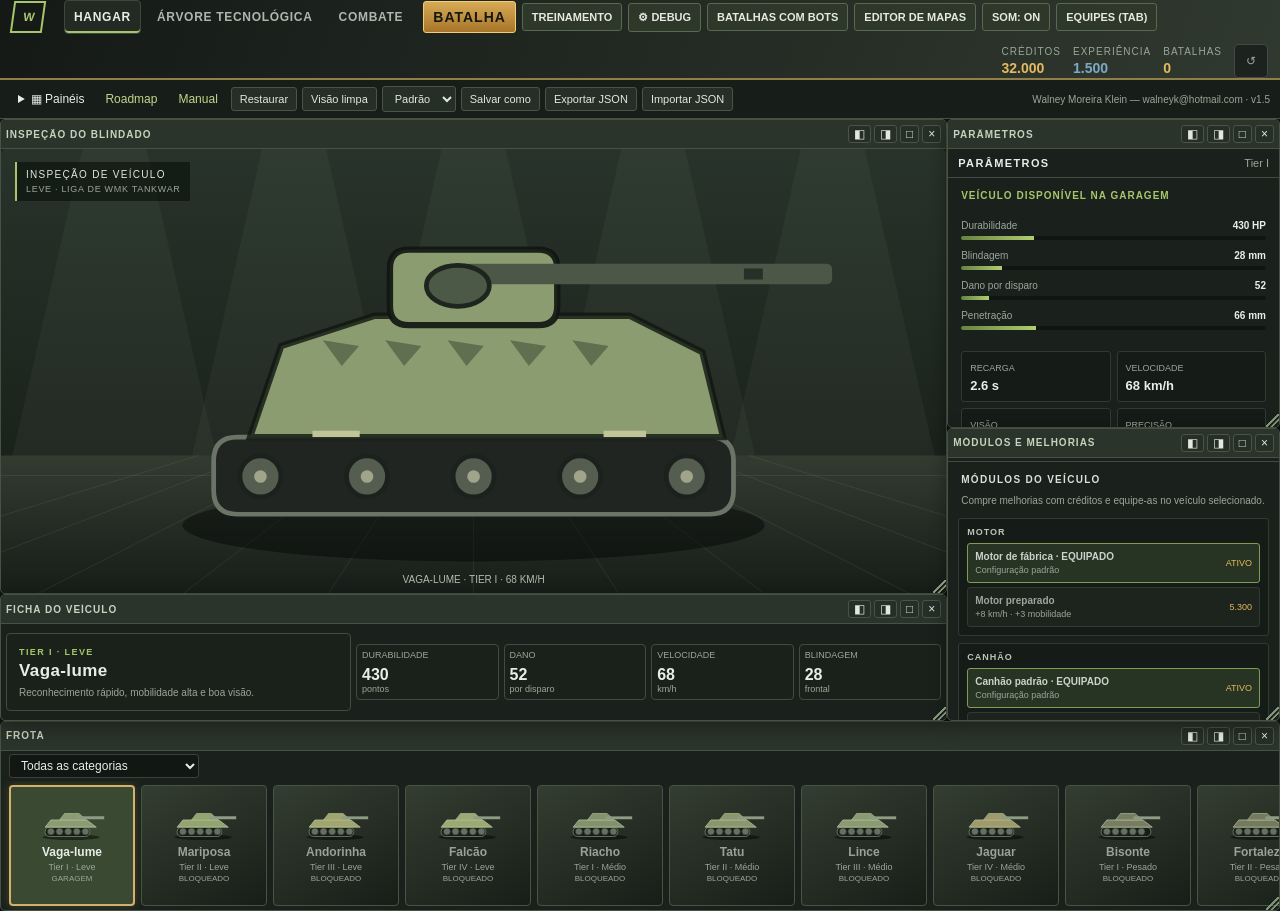
==== commit 87fcad0b: "feat: integra motor de matchmaking" ====
--- a/index.html
+++ b/index.html
@@ -190,6 +190,7 @@
   <script src="js/catalog.js"></script>
 <script src="js/maps.js"></script>
 <script src="js/audio.js"></script>
+<script src="js/matchmaker.js"></script>
 <script src="js/game.js"></script>
 </body>
 </html>
--- a/css/game.css
+++ b/css/game.css
@@ -927,4 +927,5 @@
 .topbar{background:linear-gradient(110deg,#141916,#30392f);border-bottom:2px solid #917e49;flex-wrap:wrap;gap:10px}.wmk-command{display:flex;gap:6px;align-items:center}.wmk-command button{padding:10px 14px;background:#2d382b;color:#e5e9de;border:1px solid #58694e;border-radius:3px;font-weight:800;font-size:11px;cursor:pointer}.wmk-command #wmkBattleTop{background:linear-gradient(#d7aa55,#a87528);color:#151810;border-color:#f1cd79;font-size:14px;letter-spacing:1px}.wmk-command button:disabled{opacity:.45;cursor:not-allowed}.wmk-window[data-id=fleet] .wmk-content{display:flex;flex-direction:column;overflow:hidden}.wmk-window[data-id=fleet] .panel-heading{display:none}.wmk-window[data-id=fleet] .filter-wrap{padding:3px 8px}.wmk-window[data-id=fleet] select{width:190px;padding:3px 7px}.wmk-window[data-id=fleet] .tank-list{display:flex;gap:6px;overflow-x:auto;overflow-y:hidden;min-height:0;padding:4px 8px}.wmk-window[data-id=fleet] .vehicle-row{display:flex;flex-direction:column;justify-content:center;gap:2px;flex:0 0 126px;min-height:80px;background:linear-gradient(150deg,#343d31,#171e18);border:1px solid #455542;text-align:center;padding:3px;margin:0}.wmk-window[data-id=fleet] .vehicle-row.selected{border:2px solid #d4b16b;background:#3a4932;box-shadow:0 0 10px #bfa25d44}.wmk-window[data-id=fleet] .vehicle-icon{width:85px;height:36px;background:none;border:none}.vehicle-icon svg,.node-preview svg{width:100%;height:100%;display:block}.wmk-window[data-id=fleet] .vehicle-row-meta{font-size:9px}.wmk-window[data-id=fleet] .vehicle-row-status{font-size:8px}.wmk-window[data-id=summary] .vehicle-summary{flex-wrap:nowrap;align-items:center;height:100%}.wmk-window[data-id=summary] .vehicle-title-box{flex:2 1 200px}.wmk-window[data-id=summary] .quick-stat{flex:1 1 70px}.wmk-window[data-id=summary] .vehicle-title-box p{font-size:10px}.wmk-window[data-id=viewport] .stage-controls{display:none}.tree-page{background:radial-gradient(ellipse at top,#30382b,#111713);min-height:70vh}.nation-strip{display:flex;gap:12px;align-items:center;margin:10px 0;color:#aeb8a5}.nation-strip button{background:#3e4c34;border:1px solid #9ba86c;padding:8px 14px;color:#e5ebdc}.tree-tiers{color:#e7c47b;font-weight:800;text-align:center;align-items:center;padding:10px 0}.tree-node{min-height:155px}.node-preview{display:flex;align-items:center;gap:8px;padding:2px 0}.node-preview svg{width:80px;height:42px;flex:none}.node-preview span{font-size:12px}.tree-node:not(:last-child):after{content:"➜";right:-12px;z-index:2;color:#d5b56a}.tree-node.owned{background:linear-gradient(130deg,#34452e,#1b261a)}.tree-node.researched{background:linear-gradient(130deg,#493c24,#24271e)}.wmk-debug{width:min(580px,94vw);background:#1d261e;color:#e6eddf;border:1px solid #ac9560;border-radius:6px;padding:20px;box-shadow:0 20px 70px #000a}.wmk-debug::backdrop{background:#000a}.wmk-debug header{display:flex;justify-content:space-between;align-items:center;color:#e7c47c}.wmk-debug p{font-size:12px;color:#b6c2b2}.wmk-debug label{display:flex;justify-content:space-between;margin:10px 0;align-items:center}.wmk-debug input{background:#101611;color:#eee;padding:7px;border:1px solid #53614d}.wmk-debug button{background:#34432e;border:1px solid #677a54;color:#e7eddf;padding:9px;cursor:pointer}.dbg-actions{display:grid;grid-template-columns:1fr 1fr;gap:6px}.wmk-debug output{display:block;padding-top:10px;color:#e6c781}
 
 
-#wmkMinimap{width:100%;height:auto;display:block;background:#101610}.wmk-window[data-id=minimap] small{display:block;font-size:9px;text-align:center;color:#c3cfbd}.wmk-command{flex-wrap:wrap}.wmk-command button{padding:7px 9px}.wmk-window[data-id=minimap] .wmk-content{overflow:hidden}+#wmkMinimap{width:100%;height:auto;display:block;background:#101610}.wmk-window[data-id=minimap] small{display:block;font-size:9px;text-align:center;color:#c3cfbd}.wmk-command{flex-wrap:wrap}.wmk-command button{padding:7px 9px}.wmk-window[data-id=minimap] .wmk-content{overflow:hidden}
+.wmk-match-queue{width:min(950px,96vw);max-height:90vh;overflow:auto}.wmk-match-queue progress{width:100%;accent-color:#a8bc79}.wmk-rosters{display:grid;grid-template-columns:1fr 1fr;gap:12px;margin:10px 0}.wmk-rosters .blue{color:#9bd0ff}.wmk-rosters .red{color:#ffaaa0}.wmk-roster-row{padding:5px 7px;border-bottom:1px solid #465143;font-size:11px}.wmk-roster-row.eliminated{opacity:.45;text-decoration:line-through}.wmk-match-queue .dbg-actions{position:sticky;bottom:0;background:#1d261e;padding:6px}
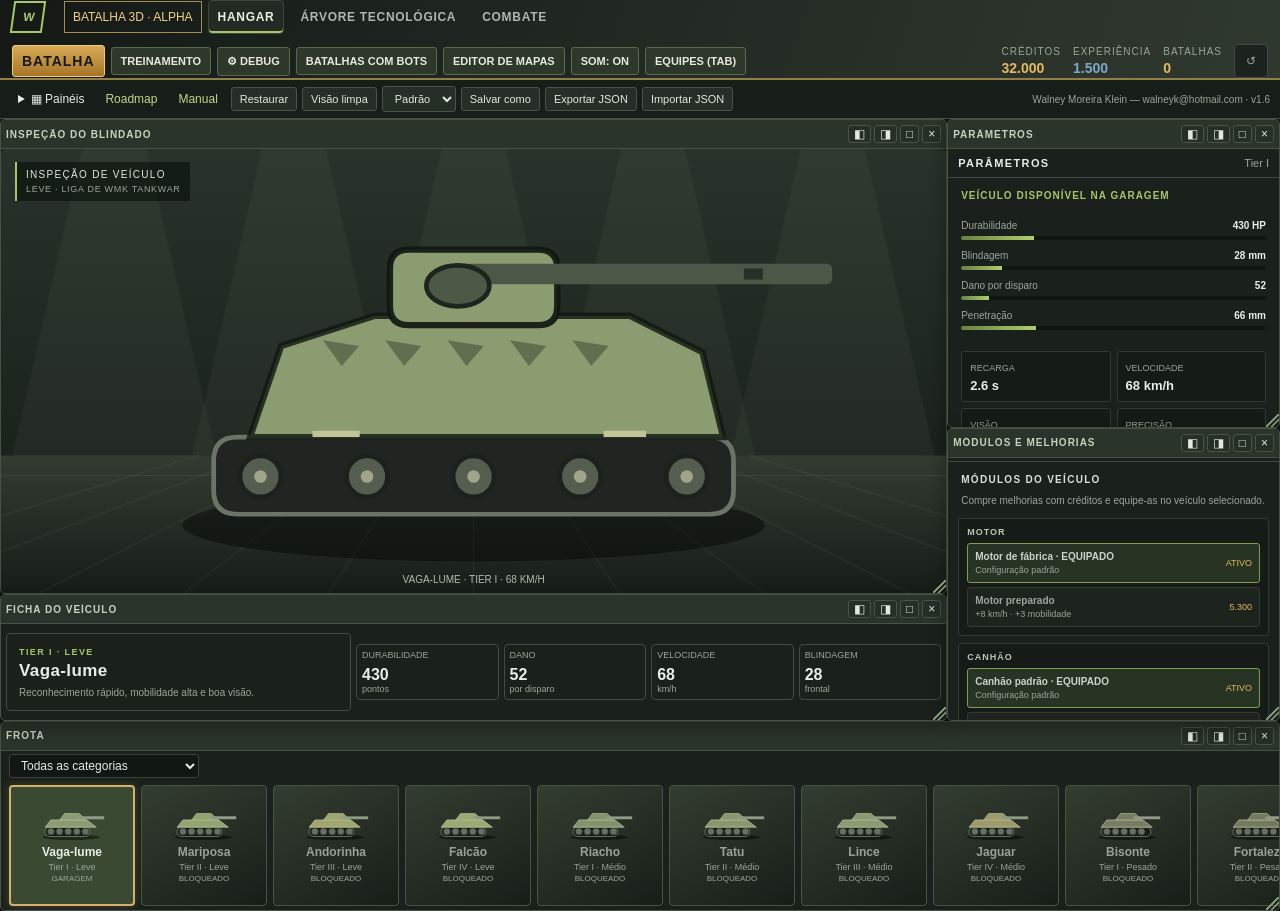
==== commit 6eab102c: "feat: acesso ao laboratório 3D pelo hangar" ====
--- a/index.html
+++ b/index.html
@@ -18,7 +18,7 @@
       </div>
     </div>
 
-    <nav class="nav">
+    <nav class="nav"><a href="tankwar3d.html" style="color:#f0d18a;padding:8px;border:1px solid #a58d52;text-decoration:none">BATALHA 3D · ALPHA</a>
       <button class="active" data-page="garage">Hangar</button>
       <button data-page="tree">Árvore tecnológica</button>
       <button data-page="battle">Combate</button>
--- a/css/game.css
+++ b/css/game.css
@@ -928,4 +928,5 @@
 
 
 #wmkMinimap{width:100%;height:auto;display:block;background:#101610}.wmk-window[data-id=minimap] small{display:block;font-size:9px;text-align:center;color:#c3cfbd}.wmk-command{flex-wrap:wrap}.wmk-command button{padding:7px 9px}.wmk-window[data-id=minimap] .wmk-content{overflow:hidden}
-.wmk-match-queue{width:min(950px,96vw);max-height:90vh;overflow:auto}.wmk-match-queue progress{width:100%;accent-color:#a8bc79}.wmk-rosters{display:grid;grid-template-columns:1fr 1fr;gap:12px;margin:10px 0}.wmk-rosters .blue{color:#9bd0ff}.wmk-rosters .red{color:#ffaaa0}.wmk-roster-row{padding:5px 7px;border-bottom:1px solid #465143;font-size:11px}.wmk-roster-row.eliminated{opacity:.45;text-decoration:line-through}.wmk-match-queue .dbg-actions{position:sticky;bottom:0;background:#1d261e;padding:6px}+.wmk-match-queue{width:min(950px,96vw);max-height:90vh;overflow:auto}.wmk-match-queue progress{width:100%;accent-color:#a8bc79}.wmk-rosters{display:grid;grid-template-columns:1fr 1fr;gap:12px;margin:10px 0}.wmk-rosters .blue{color:#9bd0ff}.wmk-rosters .red{color:#ffaaa0}.wmk-roster-row{padding:5px 7px;border-bottom:1px solid #465143;font-size:11px}.wmk-roster-row.eliminated{opacity:.45;text-decoration:line-through}.wmk-match-queue .dbg-actions{position:sticky;bottom:0;background:#1d261e;padding:6px}
+.wmk-match-queue{width:min(1060px,96vw);background:linear-gradient(135deg,#202b23,#111914);border-color:#a59663}.wmk-match-queue header{padding:10px 0;border-bottom:1px solid #65715c;letter-spacing:.08em}.wmk-rosters{gap:14px}.wmk-rosters h3{margin:5px 0 8px;padding:9px;background:#1a272b;border-left:3px solid #65b5ff;letter-spacing:1px;font-size:12px}.wmk-rosters .red h3{background:#352422;border-left-color:#f17e6c}.wmk-roster-card{display:grid;grid-template-columns:68px minmax(0,1fr) 42px;align-items:center;gap:7px;margin:3px 0;padding:6px;background:linear-gradient(100deg,#263d4a66,#17221c);border:1px solid #354c5a;border-radius:3px}.red .wmk-roster-card{background:linear-gradient(100deg,#542f2e66,#211b18);border-color:#62413b}.wmk-roster-card.self{border-color:#b8d9fa;background:#29465c}.wmk-roster-thumb svg{width:100%;height:39px;display:block}.wmk-roster-info{display:grid;gap:2px;min-width:0}.wmk-roster-info strong{font-size:12px;overflow:hidden;text-overflow:ellipsis;white-space:nowrap}.wmk-roster-info small{font-size:10px;color:#d0d7cc}.wmk-roster-track{height:5px;background:#101713;overflow:hidden;border-radius:2px}.wmk-roster-track i{display:block;height:100%;background:#62b2f4}.red .wmk-roster-track i{background:#f27e6d}.wmk-roster-role{font-size:8px;text-align:center;border:1px solid currentColor;padding:3px}.wmk-roster-card.eliminated{opacity:.4;text-decoration:none}.wmk-strip-team{display:flex;align-items:center;flex-wrap:wrap;gap:2px;padding:3px;color:#8dcbff}.wmk-strip-team.red{color:#ff9789}.wmk-strip-team strong{font-size:9px;flex:0 0 100%}.wmk-unit-chip{display:inline-flex;position:relative;justify-content:center;align-items:center;width:17px;height:17px;font-size:10px;background:#18231d;border:1px solid #53634e;overflow:hidden}.wmk-unit-chip i{position:absolute;bottom:0;left:0;height:2px;background:currentColor}.wmk-unit-chip.dead{opacity:.25}#wmkMinimap{image-rendering:auto}@media(max-width:650px){.wmk-rosters{grid-template-columns:1fr}}
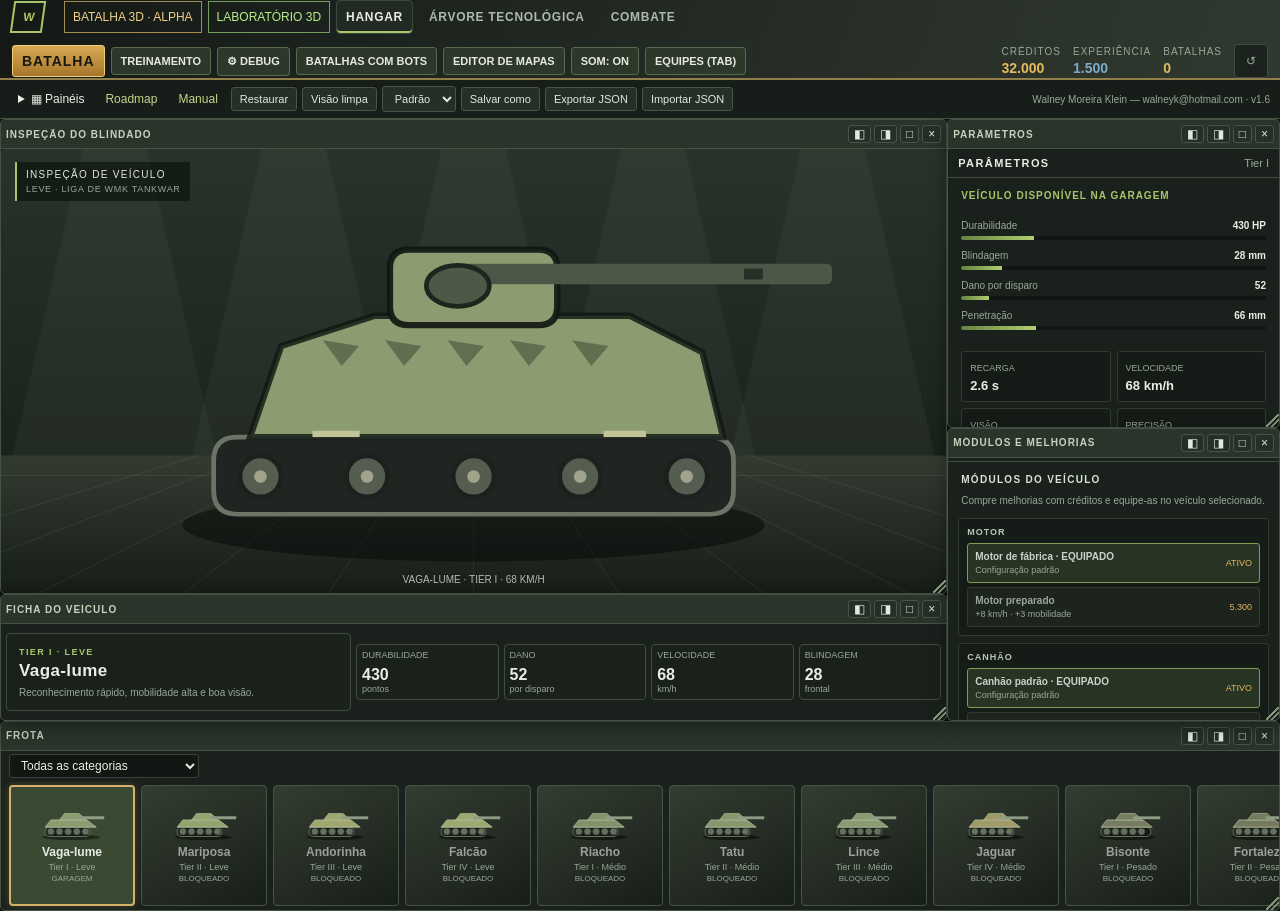
==== commit b777b306: "fix: adicionar acesso direto ao laboratório 3D no menu principal" ====
--- a/index.html
+++ b/index.html
@@ -19,6 +19,7 @@
     </div>
 
     <nav class="nav"><a href="tankwar3d.html" style="color:#f0d18a;padding:8px;border:1px solid #a58d52;text-decoration:none">BATALHA 3D · ALPHA</a>
+      <a href="tankwar3d.html?lab=1" style="color:#b9ed8b;padding:8px;border:1px solid #779d61;text-decoration:none;white-space:nowrap">LABORATÓRIO 3D</a>
       <button class="active" data-page="garage">Hangar</button>
       <button data-page="tree">Árvore tecnológica</button>
       <button data-page="battle">Combate</button>
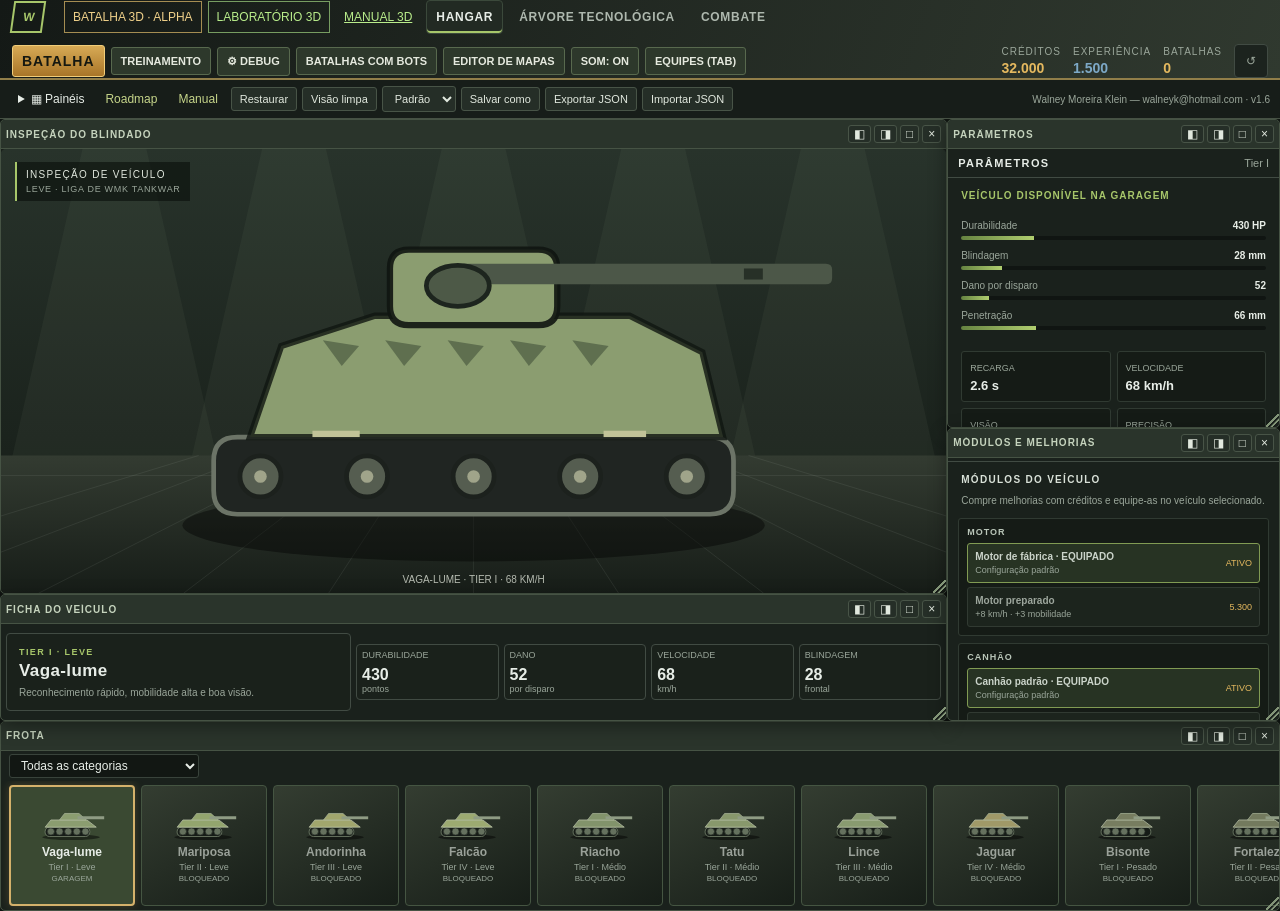
==== commit 80c3c33a: "feat: árvore tecnológica com linha experimental e acesso direto ao laboratório" ====
--- a/index.html
+++ b/index.html
@@ -19,7 +19,7 @@
     </div>
 
     <nav class="nav"><a href="tankwar3d.html" style="color:#f0d18a;padding:8px;border:1px solid #a58d52;text-decoration:none">BATALHA 3D · ALPHA</a>
-      <a href="tankwar3d.html?lab=1" style="color:#b9ed8b;padding:8px;border:1px solid #779d61;text-decoration:none;white-space:nowrap">LABORATÓRIO 3D</a>
+      <a href="tankwar3d.html?lab=1" style="color:#b9ed8b;padding:8px;border:1px solid #779d61;text-decoration:none;white-space:nowrap">LABORATÓRIO 3D</a><a href="manuais/laboratorio.html" style="color:#b9ed8b;padding:8px">MANUAL 3D</a>
       <button class="active" data-page="garage">Hangar</button>
       <button data-page="tree">Árvore tecnológica</button>
       <button data-page="battle">Combate</button>
@@ -116,11 +116,11 @@
             <option value="medium">Médios</option>
             <option value="heavy">Pesados</option>
             <option value="td">Caça-tanques</option>
-            <option value="spg">AAP</option>
+            <option value="spg">AAP clássica</option><option value="rocket">Lançadoras (laboratório 3D)</option>
           </select>
         </div>
 
-        <div class="nation-strip"><strong>NAÇÕES</strong><button type="button" class="nation-active">Liga WMK · 20 veículos</button><span>Outras nações em desenvolvimento</span></div><div class="tree-note">
+        <div class="nation-strip"><strong>NAÇÕES</strong><button type="button" class="nation-active">Liga WMK · 20 veículos + 4 experimentais</button><span>Outras nações em desenvolvimento</span></div><div class="tree-note">
           Para avançar numa linha, o veículo anterior precisa estar na sua garagem.
           Pesquise com experiência e compre o veículo com créditos. Clique no nome de um tanque para vê-lo no hangar.
         </div>
